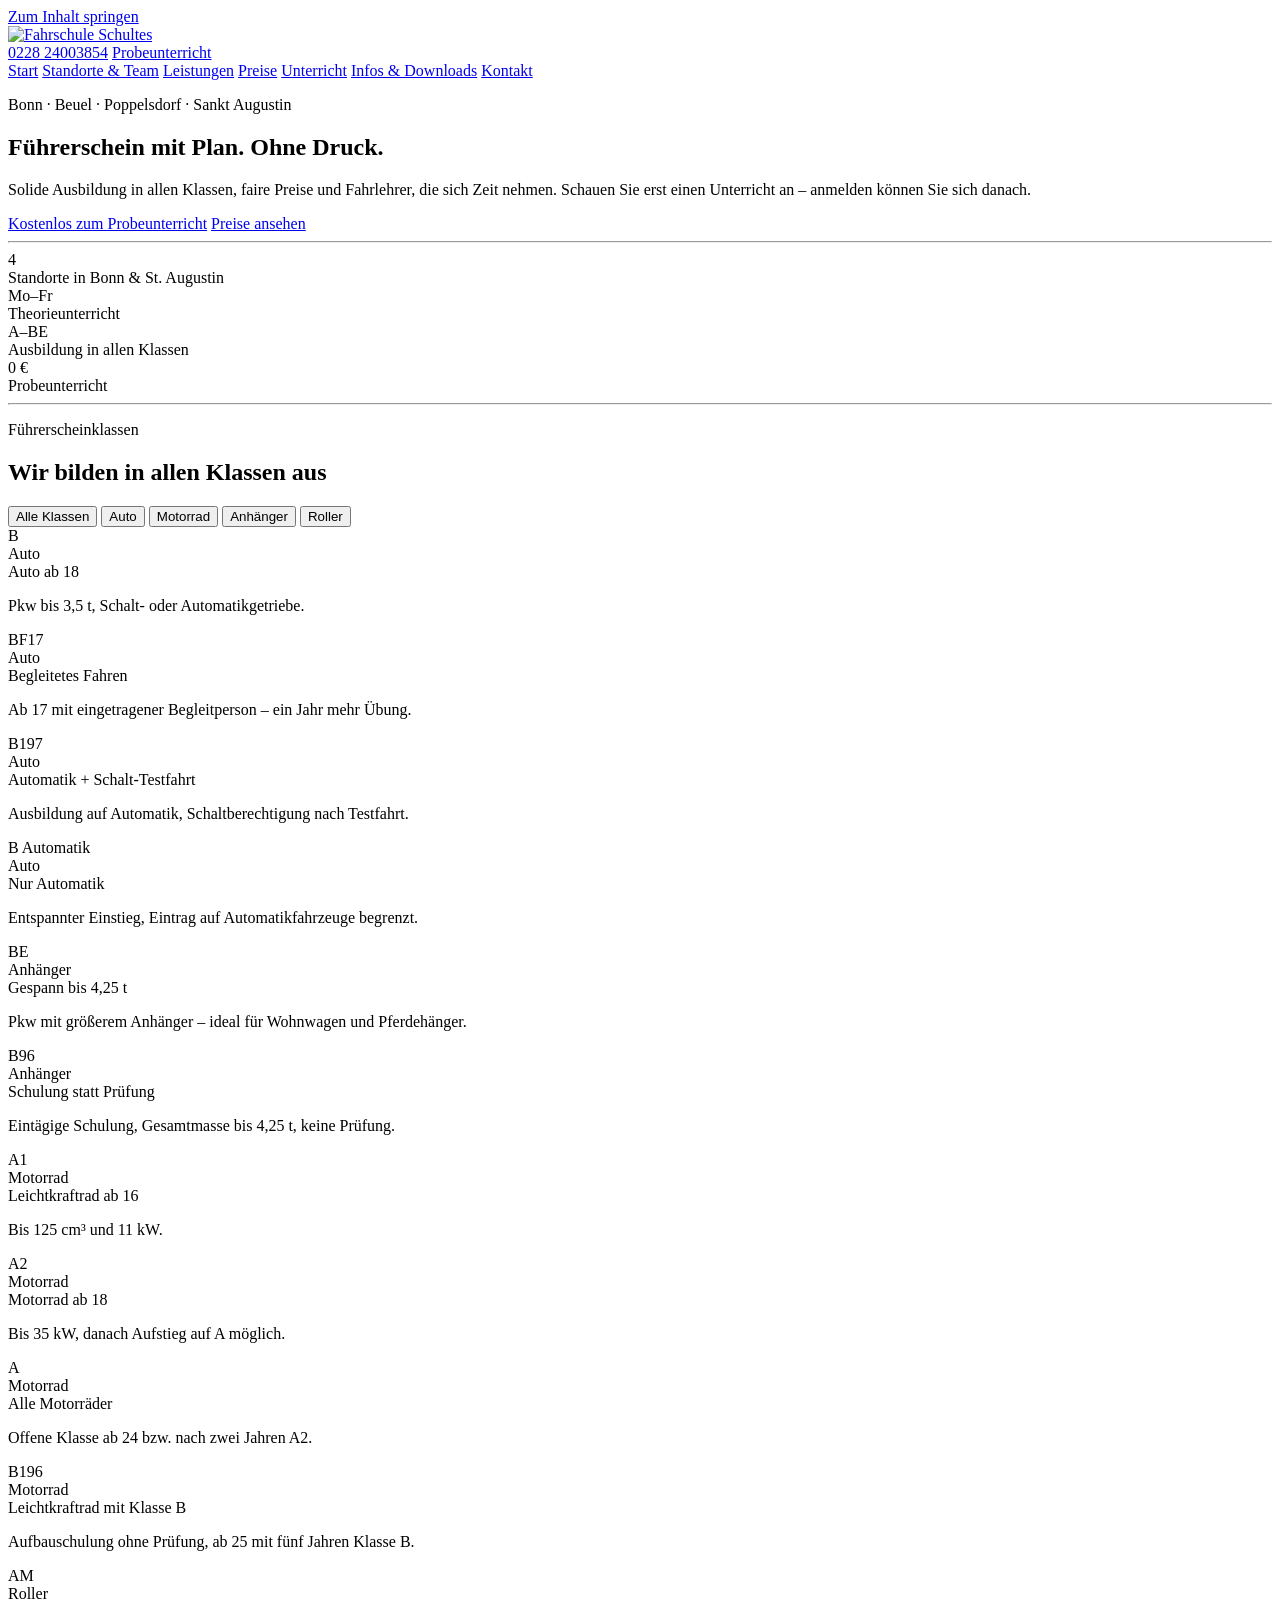
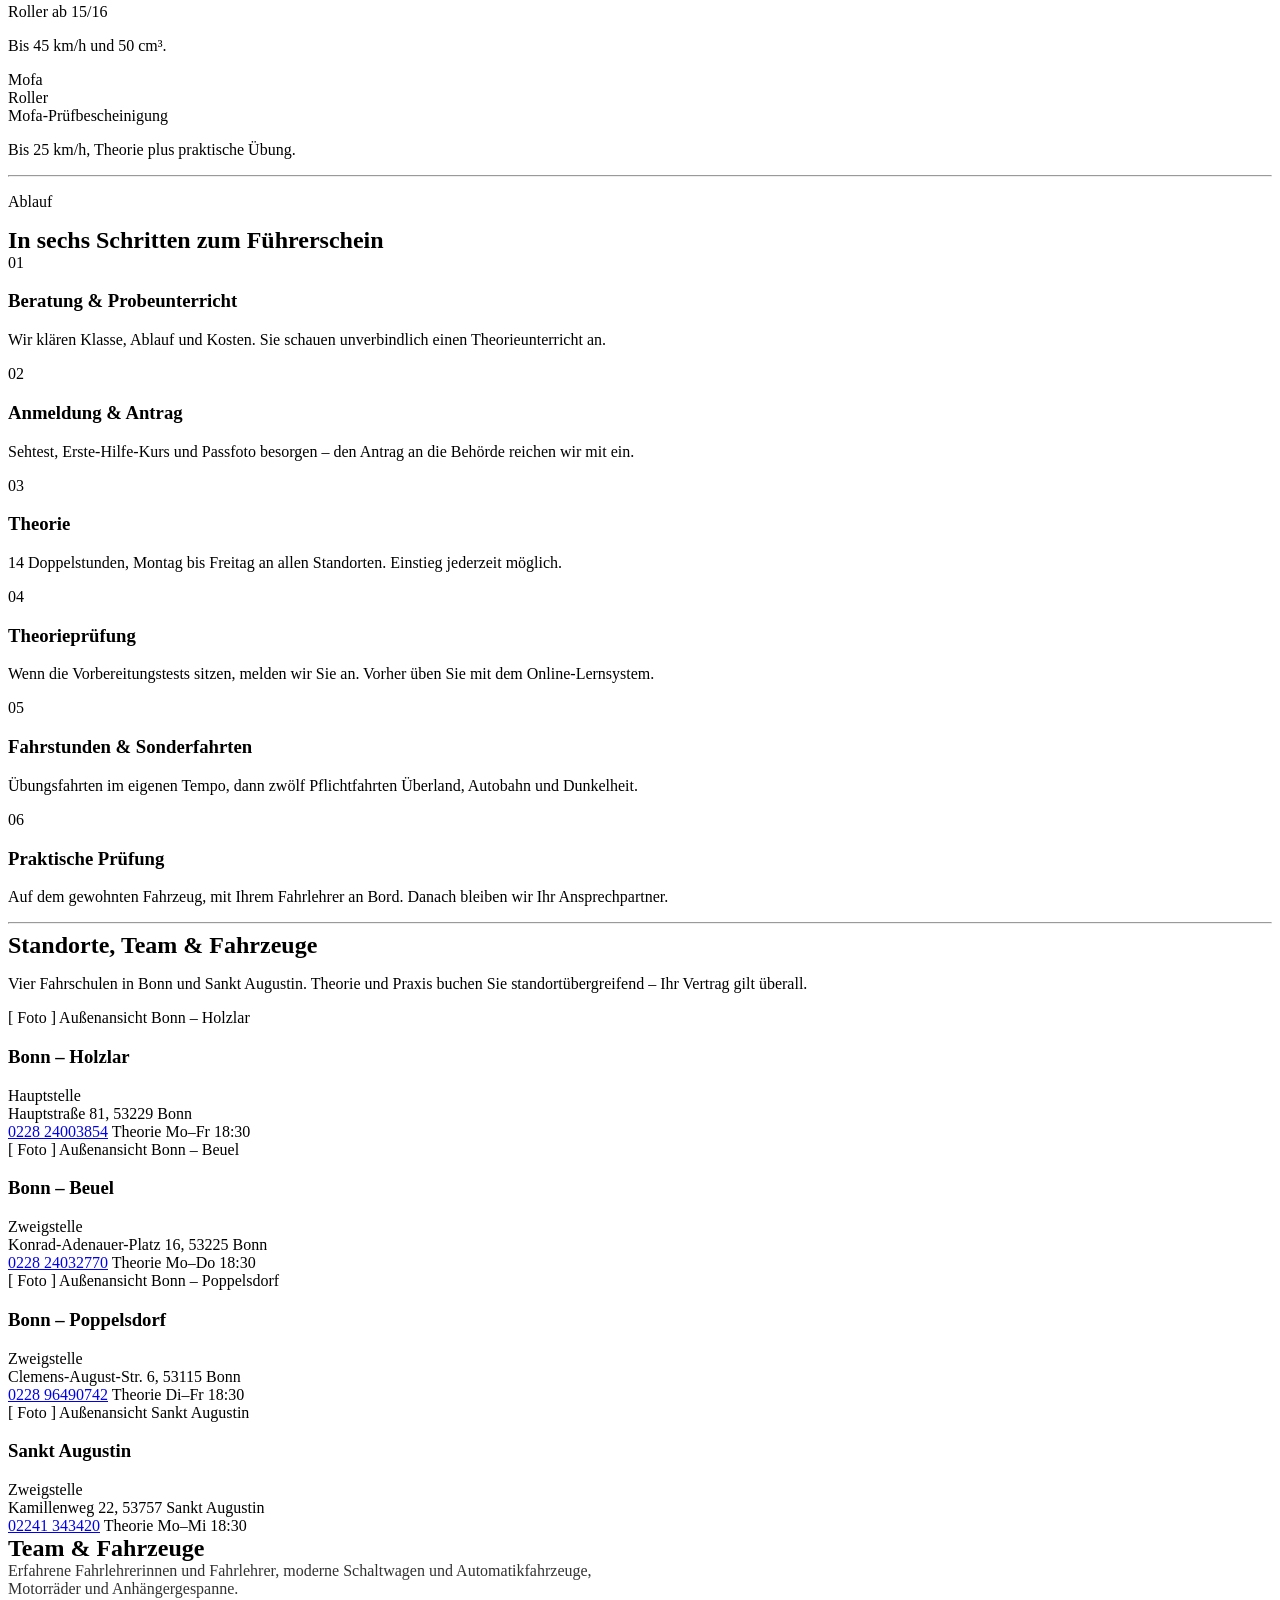
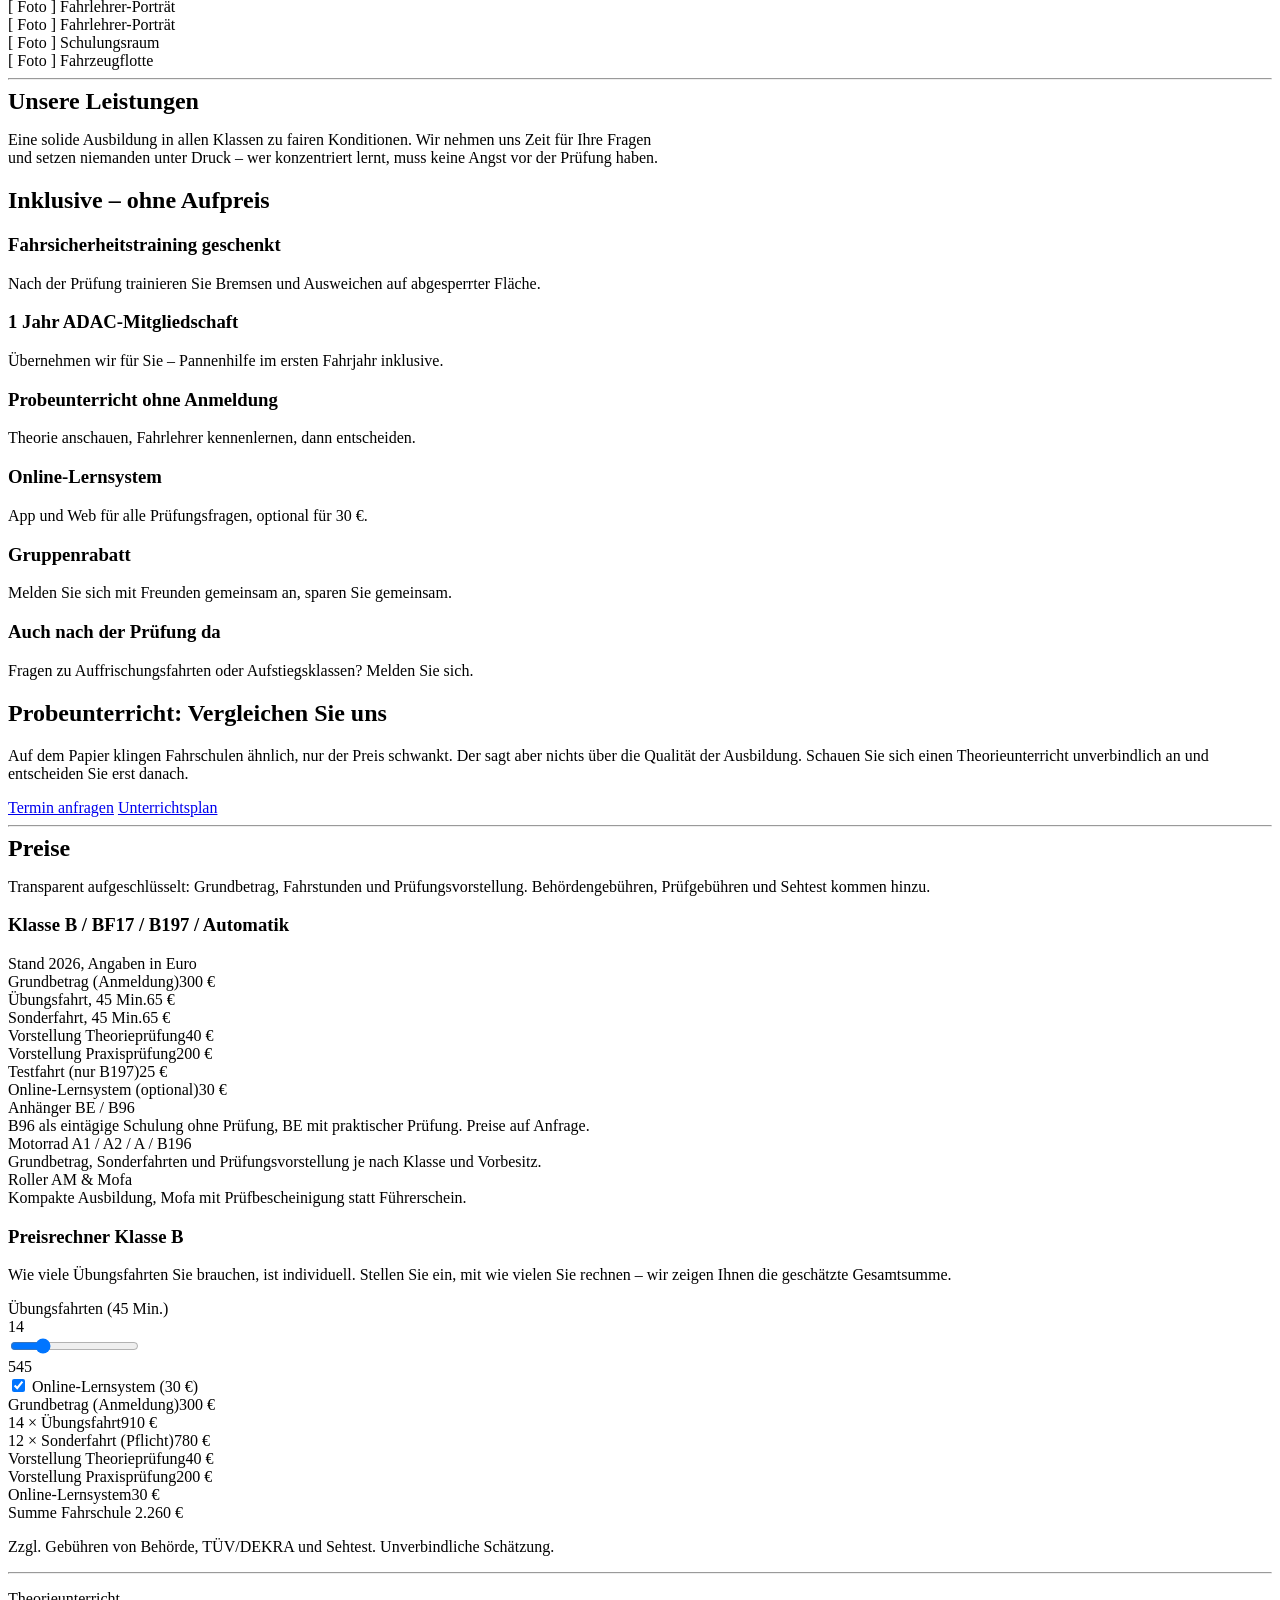
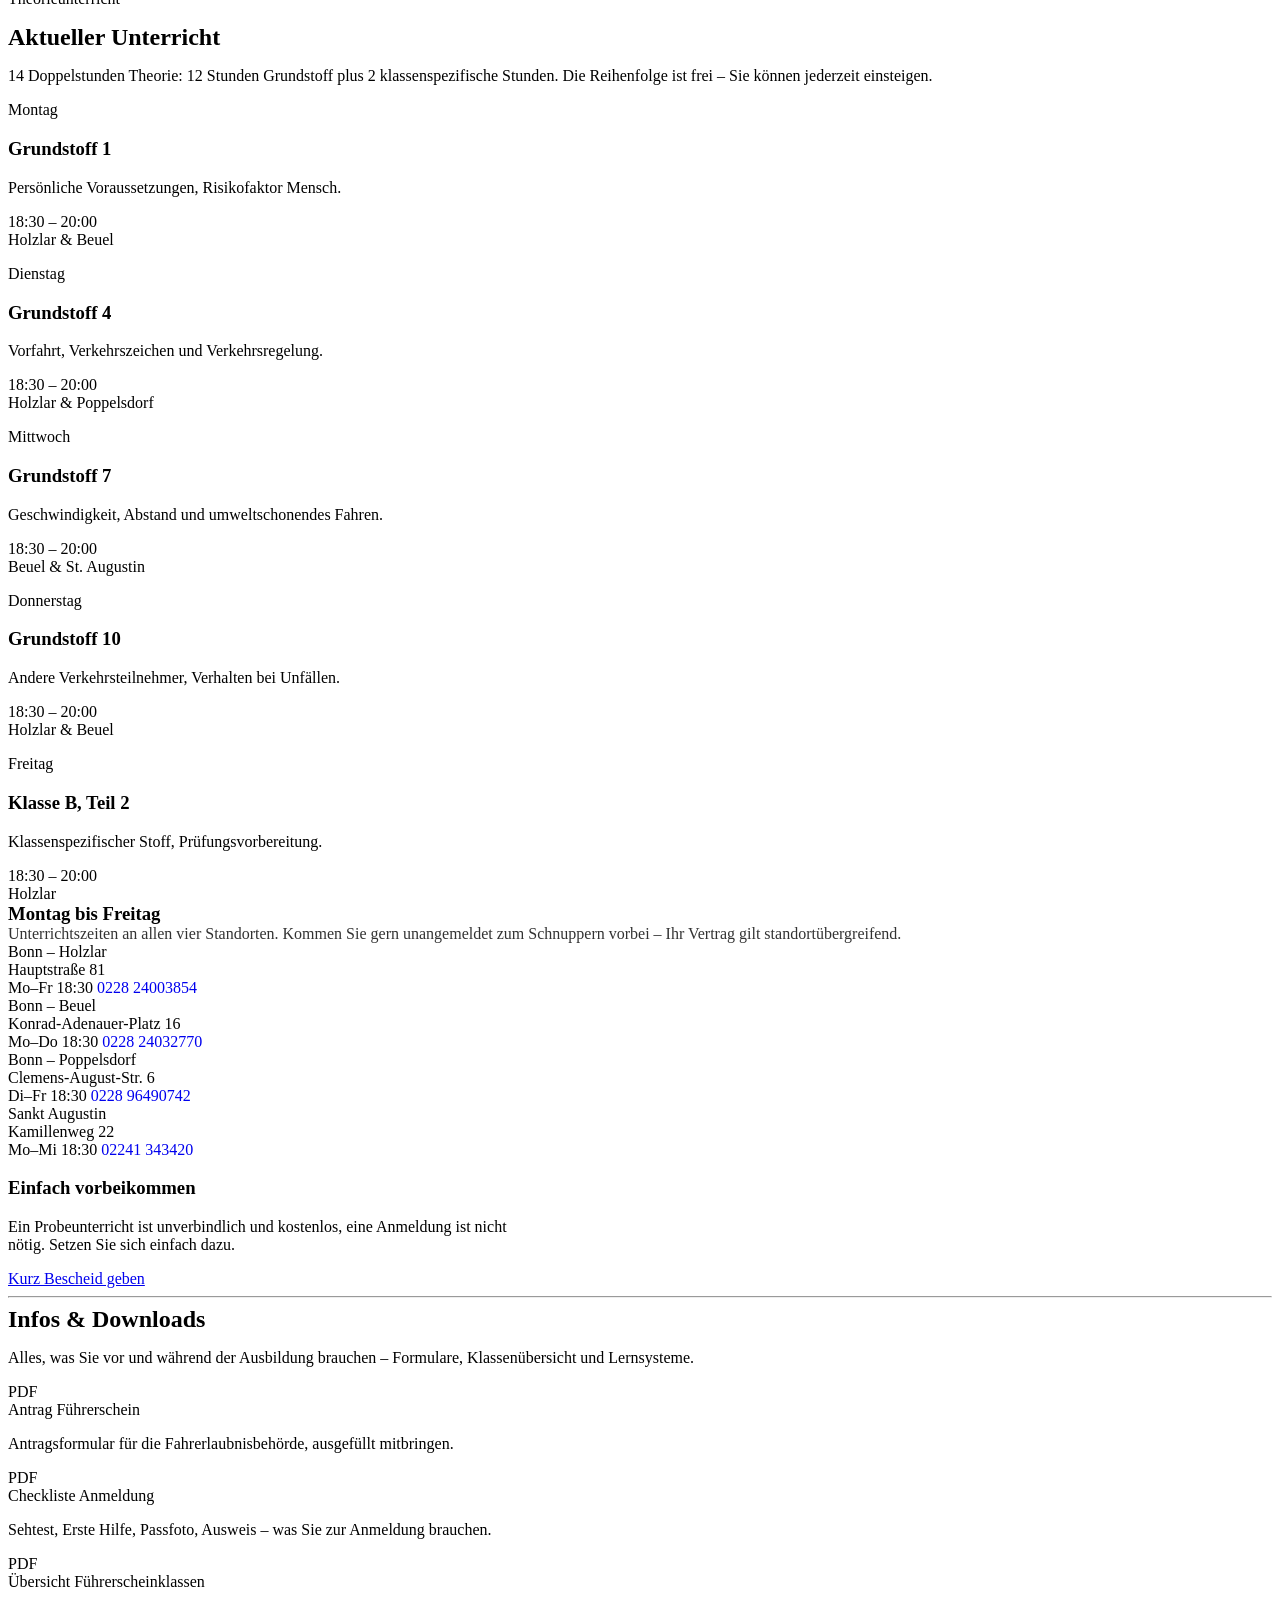
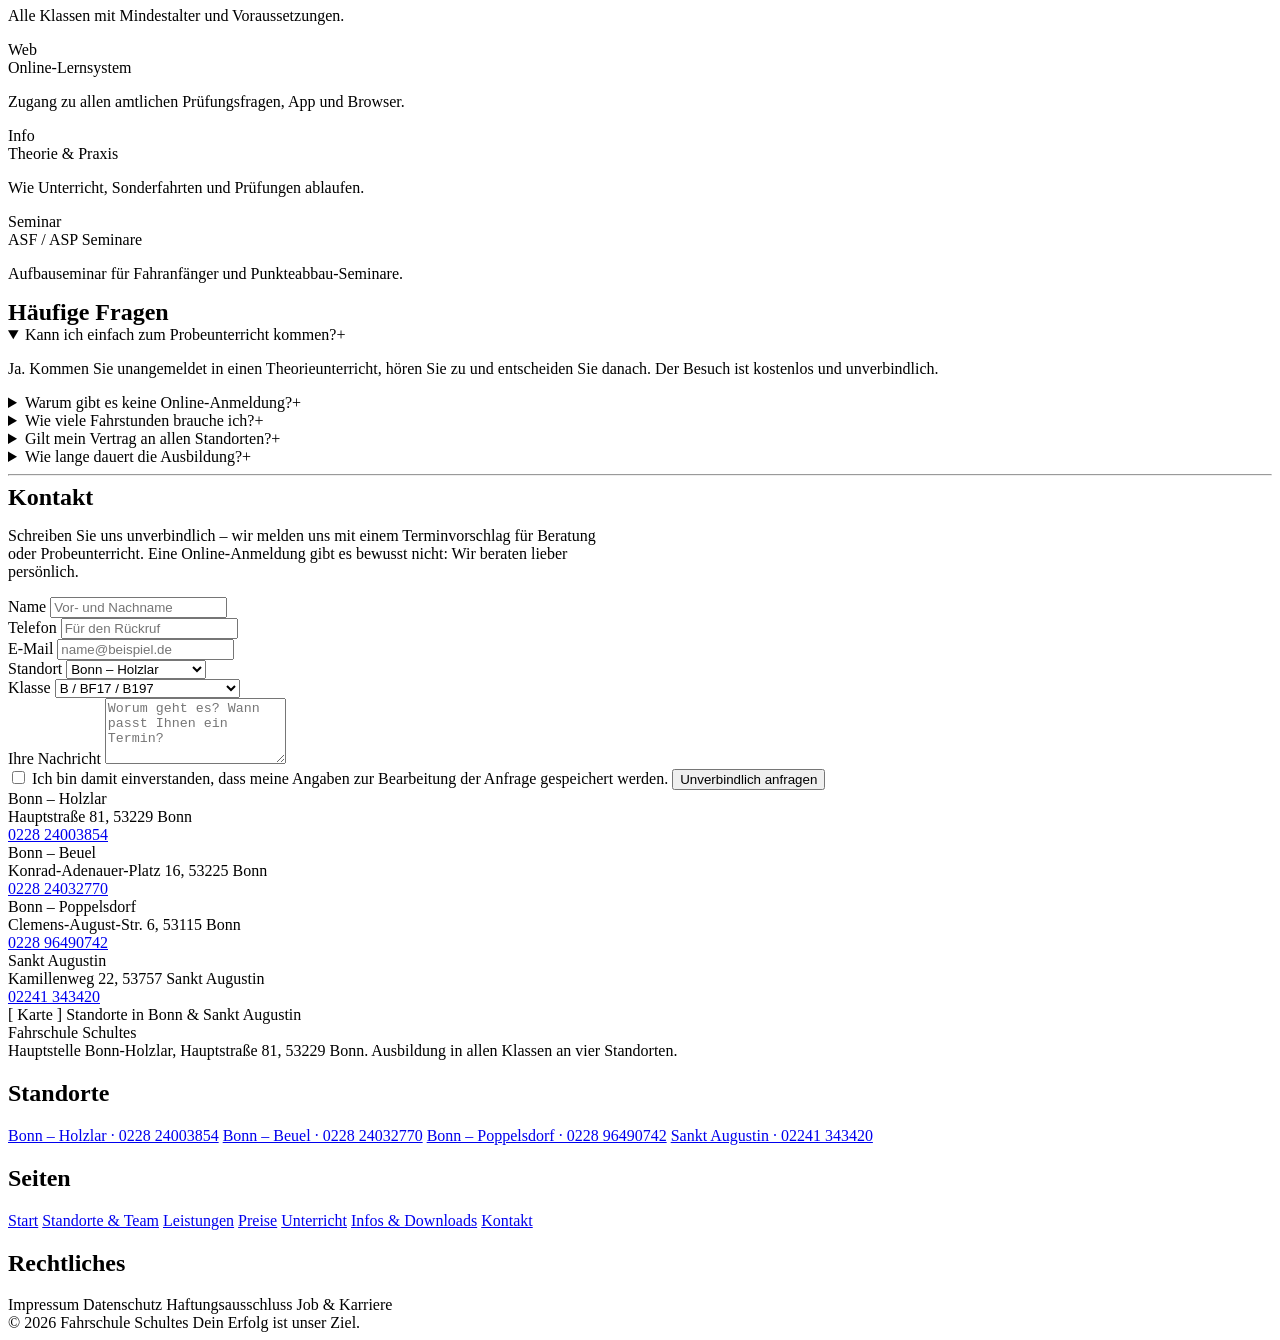
==== index.html @ 2be64baf "added index file" ====
<!DOCTYPE html>
<html lang="de">
<head>
<meta charset="utf-8">
<meta name="viewport" content="width=device-width, initial-scale=1">
<title>Fahrschule Schultes – Führerschein in Bonn &amp; Sankt Augustin</title>
<meta name="description" content="Fahrschule Schultes: Ausbildung in allen Führerscheinklassen an vier Standorten in Bonn und Sankt Augustin. Theorieunterricht Montag bis Freitag, kostenloser Probeunterricht ohne Anmeldung.">
<meta name="theme-color" content="#f3f2f2">
<meta property="og:title" content="Fahrschule Schultes – Führerschein mit Plan. Ohne Druck.">
<meta property="og:description" content="Solide Ausbildung in allen Klassen, faire Preise und Fahrlehrer, die sich Zeit nehmen. Vier Standorte in Bonn und Sankt Augustin.">
<meta property="og:type" content="website">
<meta property="og:locale" content="de_DE">
<link rel="preconnect" href="https://fonts.googleapis.com">
<link rel="preconnect" href="https://fonts.gstatic.com" crossorigin>
<link href="https://fonts.googleapis.com/css2?family=Archivo:wght@400;600;800&display=swap" rel="stylesheet">
<link rel="stylesheet" href="assets/css/styles.css">
<link rel="icon" href="assets/img/logo.png">
</head>
<body>

<a class="skip-link" href="#start">Zum Inhalt springen</a>

<!-- ══ Sticky brand bar — brand, phone, primary action. Never wraps. ══ -->
<header class="masthead">
  <a class="masthead-brand" href="#start" aria-label="Fahrschule Schultes – zur Startseite">
    <img src="assets/img/logo.png" alt="Fahrschule Schultes" width="880" height="216">
  </a>
  <div class="masthead-spacer"></div>
  <div class="masthead-actions">
    <a href="tel:+4922824003854" class="btn btn-secondary btn-sm masthead-phone">0228 24003854</a>
    <a href="#kontakt" class="btn btn-primary btn-sm">Probeunterricht</a>
  </div>
</header>

<!-- ══ Section nav ══ -->
<div class="subnav">
  <nav class="subnav-links" id="subnav" aria-label="Seitenbereiche">
    <a href="#start">Start</a>
    <a href="#standorte">Standorte &amp; Team</a>
    <a href="#leistungen">Leistungen</a>
    <a href="#preise">Preise</a>
    <a href="#unterricht">Unterricht</a>
    <a href="#infos">Infos &amp; Downloads</a>
    <a href="#kontakt">Kontakt</a>
  </nav>
</div>

<main>

  <!-- ══════════════════ START ══════════════════ -->
  <section class="section shell" id="start" aria-labelledby="start-title">
    <p class="tag tag-outline" style="margin-bottom:var(--space-4)">Bonn · Beuel · Poppelsdorf · Sankt Augustin</p>
    <h1 class="hero-title" id="start-title">Führerschein mit Plan. Ohne Druck.</h1>
    <p class="hero-lead">Solide Ausbildung in allen Klassen, faire Preise und Fahrlehrer, die sich Zeit nehmen. Schauen Sie erst einen Unterricht an – anmelden können Sie sich danach.</p>
    <div class="hero-actions">
      <a href="#kontakt" class="btn btn-primary btn-lg">Kostenlos zum Probeunterricht</a>
      <a href="#preise" class="btn btn-secondary btn-lg">Preise ansehen</a>
    </div>
    <hr class="hr">
    <div class="stats">
      <div>
        <div class="stats-value">4</div>
        <div class="stats-label">Standorte in Bonn &amp; St. Augustin</div>
      </div>
      <div>
        <div class="stats-value">Mo–Fr</div>
        <div class="stats-label">Theorieunterricht</div>
      </div>
      <div>
        <div class="stats-value">A–BE</div>
        <div class="stats-label">Ausbildung in allen Klassen</div>
      </div>
      <div>
        <div class="stats-value">0 €</div>
        <div class="stats-label">Probeunterricht</div>
      </div>
    </div>
  </section>

  <hr class="rule">

  <!-- ══════════════════ FÜHRERSCHEINKLASSEN ══════════════════ -->
  <section class="section shell" aria-labelledby="klassen-title">
    <div class="section-head">
      <div>
        <p class="eyebrow kicker">Führerscheinklassen</p>
        <h2 id="klassen-title">Wir bilden in allen Klassen aus</h2>
      </div>
      <div class="seg" role="group" aria-label="Klassen filtern" data-class-filter>
        <button type="button" data-cat="alle" aria-pressed="true">Alle Klassen</button>
        <button type="button" data-cat="Auto" aria-pressed="false">Auto</button>
        <button type="button" data-cat="Motorrad" aria-pressed="false">Motorrad</button>
        <button type="button" data-cat="Anhänger" aria-pressed="false">Anhänger</button>
        <button type="button" data-cat="Roller" aria-pressed="false">Roller</button>
      </div>
    </div>
    <div class="cells auto" data-class-grid>
      <div class="card class-card" data-cat="Auto">
        <div class="class-card-head">
          <div class="card-title class-code">B</div>
          <span class="tag tag-neutral">Auto</span>
        </div>
        <div class="class-title">Auto ab 18</div>
        <p class="card-body">Pkw bis 3,5 t, Schalt- oder Automatikgetriebe.</p>
      </div>
      <div class="card class-card" data-cat="Auto">
        <div class="class-card-head">
          <div class="card-title class-code">BF17</div>
          <span class="tag tag-neutral">Auto</span>
        </div>
        <div class="class-title">Begleitetes Fahren</div>
        <p class="card-body">Ab 17 mit eingetragener Begleitperson – ein Jahr mehr Übung.</p>
      </div>
      <div class="card class-card" data-cat="Auto">
        <div class="class-card-head">
          <div class="card-title class-code">B197</div>
          <span class="tag tag-neutral">Auto</span>
        </div>
        <div class="class-title">Automatik + Schalt-Testfahrt</div>
        <p class="card-body">Ausbildung auf Automatik, Schaltberechtigung nach Testfahrt.</p>
      </div>
      <div class="card class-card" data-cat="Auto">
        <div class="class-card-head">
          <div class="card-title class-code">B Automatik</div>
          <span class="tag tag-neutral">Auto</span>
        </div>
        <div class="class-title">Nur Automatik</div>
        <p class="card-body">Entspannter Einstieg, Eintrag auf Automatikfahrzeuge begrenzt.</p>
      </div>
      <div class="card class-card" data-cat="Anhänger">
        <div class="class-card-head">
          <div class="card-title class-code">BE</div>
          <span class="tag tag-neutral">Anhänger</span>
        </div>
        <div class="class-title">Gespann bis 4,25 t</div>
        <p class="card-body">Pkw mit größerem Anhänger – ideal für Wohnwagen und Pferdehänger.</p>
      </div>
      <div class="card class-card" data-cat="Anhänger">
        <div class="class-card-head">
          <div class="card-title class-code">B96</div>
          <span class="tag tag-neutral">Anhänger</span>
        </div>
        <div class="class-title">Schulung statt Prüfung</div>
        <p class="card-body">Eintägige Schulung, Gesamtmasse bis 4,25 t, keine Prüfung.</p>
      </div>
      <div class="card class-card" data-cat="Motorrad">
        <div class="class-card-head">
          <div class="card-title class-code">A1</div>
          <span class="tag tag-neutral">Motorrad</span>
        </div>
        <div class="class-title">Leichtkraftrad ab 16</div>
        <p class="card-body">Bis 125 cm³ und 11 kW.</p>
      </div>
      <div class="card class-card" data-cat="Motorrad">
        <div class="class-card-head">
          <div class="card-title class-code">A2</div>
          <span class="tag tag-neutral">Motorrad</span>
        </div>
        <div class="class-title">Motorrad ab 18</div>
        <p class="card-body">Bis 35 kW, danach Aufstieg auf A möglich.</p>
      </div>
      <div class="card class-card" data-cat="Motorrad">
        <div class="class-card-head">
          <div class="card-title class-code">A</div>
          <span class="tag tag-neutral">Motorrad</span>
        </div>
        <div class="class-title">Alle Motorräder</div>
        <p class="card-body">Offene Klasse ab 24 bzw. nach zwei Jahren A2.</p>
      </div>
      <div class="card class-card" data-cat="Motorrad">
        <div class="class-card-head">
          <div class="card-title class-code">B196</div>
          <span class="tag tag-neutral">Motorrad</span>
        </div>
        <div class="class-title">Leichtkraftrad mit Klasse B</div>
        <p class="card-body">Aufbauschulung ohne Prüfung, ab 25 mit fünf Jahren Klasse B.</p>
      </div>
      <div class="card class-card" data-cat="Roller">
        <div class="class-card-head">
          <div class="card-title class-code">AM</div>
          <span class="tag tag-neutral">Roller</span>
        </div>
        <div class="class-title">Roller ab 15/16</div>
        <p class="card-body">Bis 45 km/h und 50 cm³.</p>
      </div>
      <div class="card class-card" data-cat="Roller">
        <div class="class-card-head">
          <div class="card-title class-code">Mofa</div>
          <span class="tag tag-neutral">Roller</span>
        </div>
        <div class="class-title">Mofa-Prüfbescheinigung</div>
        <p class="card-body">Bis 25 km/h, Theorie plus praktische Übung.</p>
      </div>
    </div>
  </section>

  <hr class="rule">

  <!-- ══════════════════ ABLAUF ══════════════════ -->
  <section class="section shell" aria-labelledby="ablauf-title">
    <p class="eyebrow kicker">Ablauf</p>
    <h2 id="ablauf-title" style="margin:0 0 var(--space-6)">In sechs Schritten zum Führerschein</h2>
    <ol class="cells cols-3" style="list-style:none; padding:0; margin:0">
      <li class="step">
        <div class="step-no">01</div>
        <h3 class="cell-title">Beratung &amp; Probeunterricht</h3>
        <p>Wir klären Klasse, Ablauf und Kosten. Sie schauen unverbindlich einen Theorieunterricht an.</p>
      </li>
      <li class="step">
        <div class="step-no">02</div>
        <h3 class="cell-title">Anmeldung &amp; Antrag</h3>
        <p>Sehtest, Erste-Hilfe-Kurs und Passfoto besorgen – den Antrag an die Behörde reichen wir mit ein.</p>
      </li>
      <li class="step">
        <div class="step-no">03</div>
        <h3 class="cell-title">Theorie</h3>
        <p>14 Doppelstunden, Montag bis Freitag an allen Standorten. Einstieg jederzeit möglich.</p>
      </li>
      <li class="step">
        <div class="step-no">04</div>
        <h3 class="cell-title">Theorieprüfung</h3>
        <p>Wenn die Vorbereitungstests sitzen, melden wir Sie an. Vorher üben Sie mit dem Online-Lernsystem.</p>
      </li>
      <li class="step">
        <div class="step-no">05</div>
        <h3 class="cell-title">Fahrstunden &amp; Sonderfahrten</h3>
        <p>Übungsfahrten im eigenen Tempo, dann zwölf Pflichtfahrten Überland, Autobahn und Dunkelheit.</p>
      </li>
      <li class="step">
        <div class="step-no">06</div>
        <h3 class="cell-title">Praktische Prüfung</h3>
        <p>Auf dem gewohnten Fahrzeug, mit Ihrem Fahrlehrer an Bord. Danach bleiben wir Ihr Ansprechpartner.</p>
      </li>
    </ol>
  </section>

  <hr class="rule">

  <!-- ══════════════════ STANDORTE & TEAM ══════════════════ -->
  <section class="section shell" id="standorte" aria-labelledby="standorte-title">
    <h2 class="section-title" id="standorte-title" style="margin:0 0 var(--space-3)">Standorte, Team &amp; Fahrzeuge</h2>
    <p class="section-lead">Vier Fahrschulen in Bonn und Sankt Augustin. Theorie und Praxis buchen Sie standortübergreifend – Ihr Vertrag gilt überall.</p>

    <div class="cells cols-2" style="margin-bottom:var(--space-8)">
      <div>
        <div class="photo-slot h-180 grayscale"><span>[ Foto ] Außenansicht Bonn – Holzlar</span></div>
        <div class="location-body">
          <div class="location-head">
            <h3>Bonn – Holzlar</h3>
            <span class="tag tag-outline">Hauptstelle</span>
          </div>
          <div class="location-address">Hauptstraße 81, 53229 Bonn</div>
          <div class="location-actions">
            <a href="tel:+4922824003854" class="btn btn-primary">0228 24003854</a>
            <span class="btn btn-secondary">Theorie Mo–Fr 18:30</span>
          </div>
        </div>
      </div>
      <div>
        <div class="photo-slot h-180 grayscale"><span>[ Foto ] Außenansicht Bonn – Beuel</span></div>
        <div class="location-body">
          <div class="location-head">
            <h3>Bonn – Beuel</h3>
            <span class="tag tag-outline">Zweigstelle</span>
          </div>
          <div class="location-address">Konrad-Adenauer-Platz 16, 53225 Bonn</div>
          <div class="location-actions">
            <a href="tel:+4922824032770" class="btn btn-primary">0228 24032770</a>
            <span class="btn btn-secondary">Theorie Mo–Do 18:30</span>
          </div>
        </div>
      </div>
      <div>
        <div class="photo-slot h-180 grayscale"><span>[ Foto ] Außenansicht Bonn – Poppelsdorf</span></div>
        <div class="location-body">
          <div class="location-head">
            <h3>Bonn – Poppelsdorf</h3>
            <span class="tag tag-outline">Zweigstelle</span>
          </div>
          <div class="location-address">Clemens-August-Str. 6, 53115 Bonn</div>
          <div class="location-actions">
            <a href="tel:+4922896490742" class="btn btn-primary">0228 96490742</a>
            <span class="btn btn-secondary">Theorie Di–Fr 18:30</span>
          </div>
        </div>
      </div>
      <div>
        <div class="photo-slot h-180 grayscale"><span>[ Foto ] Außenansicht Sankt Augustin</span></div>
        <div class="location-body">
          <div class="location-head">
            <h3>Sankt Augustin</h3>
            <span class="tag tag-outline">Zweigstelle</span>
          </div>
          <div class="location-address">Kamillenweg 22, 53757 Sankt Augustin</div>
          <div class="location-actions">
            <a href="tel:+492241343420" class="btn btn-primary">02241 343420</a>
            <span class="btn btn-secondary">Theorie Mo–Mi 18:30</span>
          </div>
        </div>
      </div>
    </div>

    <h2 style="margin:0 0 var(--space-3)">Team &amp; Fahrzeuge</h2>
    <p style="font-size:16px; opacity:0.8; max-width:620px; margin:0 0 var(--space-6)">Erfahrene Fahrlehrerinnen und Fahrlehrer, moderne Schaltwagen und Automatikfahrzeuge, Motorräder und Anhängergespanne.</p>
    <div class="team-grid">
      <div class="photo-slot portrait grayscale"><span>[ Foto ] Fahrlehrer-Porträt</span></div>
      <div class="photo-slot portrait grayscale"><span>[ Foto ] Fahrlehrer-Porträt</span></div>
      <div class="photo-slot portrait grayscale"><span>[ Foto ] Schulungsraum</span></div>
      <div class="photo-slot portrait grayscale"><span>[ Foto ] Fahrzeugflotte</span></div>
    </div>
  </section>

  <hr class="rule">

  <!-- ══════════════════ LEISTUNGEN ══════════════════ -->
  <section class="section" id="leistungen" aria-labelledby="leistungen-title">
    <div class="shell">
      <h2 class="section-title" id="leistungen-title" style="margin:0 0 var(--space-3)">Unsere Leistungen</h2>
      <p class="section-lead" style="max-width:660px; margin-bottom:0">Eine solide Ausbildung in allen Klassen zu fairen Konditionen. Wir nehmen uns Zeit für Ihre Fragen und setzen niemanden unter Druck – wer konzentriert lernt, muss keine Angst vor der Prüfung haben.</p>
    </div>

    <!-- The poster statement: the one place red runs as a field. -->
    <div class="poster">
      <div class="shell">
        <h2>Inklusive – ohne Aufpreis</h2>
        <div class="poster-grid">
          <div class="poster-item">
            <h3 class="cell-title">Fahrsicherheitstraining geschenkt</h3>
            <p>Nach der Prüfung trainieren Sie Bremsen und Ausweichen auf abgesperrter Fläche.</p>
          </div>
          <div class="poster-item">
            <h3 class="cell-title">1 Jahr ADAC-Mitgliedschaft</h3>
            <p>Übernehmen wir für Sie – Pannenhilfe im ersten Fahrjahr inklusive.</p>
          </div>
          <div class="poster-item">
            <h3 class="cell-title">Probeunterricht ohne Anmeldung</h3>
            <p>Theorie anschauen, Fahrlehrer kennenlernen, dann entscheiden.</p>
          </div>
          <div class="poster-item">
            <h3 class="cell-title">Online-Lernsystem</h3>
            <p>App und Web für alle Prüfungsfragen, optional für 30 €.</p>
          </div>
          <div class="poster-item">
            <h3 class="cell-title">Gruppenrabatt</h3>
            <p>Melden Sie sich mit Freunden gemeinsam an, sparen Sie gemeinsam.</p>
          </div>
          <div class="poster-item">
            <h3 class="cell-title">Auch nach der Prüfung da</h3>
            <p>Fragen zu Auffrischungsfahrten oder Aufstiegsklassen? Melden Sie sich.</p>
          </div>
        </div>
      </div>
    </div>

    <div class="shell">
      <div class="callout panel-dark on-dark">
        <div>
          <h2>Probeunterricht: Vergleichen Sie uns</h2>
          <p>Auf dem Papier klingen Fahrschulen ähnlich, nur der Preis schwankt. Der sagt aber nichts über die Qualität der Ausbildung. Schauen Sie sich einen Theorieunterricht unverbindlich an und entscheiden Sie erst danach.</p>
        </div>
        <div class="callout-actions">
          <a href="#kontakt" class="btn btn-primary">Termin anfragen</a>
          <a href="#unterricht" class="btn btn-secondary">Unterrichtsplan</a>
        </div>
      </div>
    </div>
  </section>

  <hr class="rule">

  <!-- ══════════════════ PREISE ══════════════════ -->
  <section class="section shell" id="preise" aria-labelledby="preise-title">
    <h2 class="section-title" id="preise-title" style="margin:0 0 var(--space-3)">Preise</h2>
    <p class="section-lead">Transparent aufgeschlüsselt: Grundbetrag, Fahrstunden und Prüfungsvorstellung. Behördengebühren, Prüfgebühren und Sehtest kommen hinzu.</p>

    <div class="cells price-grid">
      <div class="price-panel">
        <h3>Klasse B / BF17 / B197 / Automatik</h3>
        <div class="price-note">Stand 2026, Angaben in Euro</div>

        <div class="price-row"><span>Grundbetrag (Anmeldung)</span><span>300 €</span></div>
        <div class="price-row"><span>Übungsfahrt, 45 Min.</span><span>65 €</span></div>
        <div class="price-row"><span>Sonderfahrt, 45 Min.</span><span>65 €</span></div>
        <div class="price-row"><span>Vorstellung Theorieprüfung</span><span>40 €</span></div>
        <div class="price-row"><span>Vorstellung Praxisprüfung</span><span>200 €</span></div>
        <div class="price-row"><span>Testfahrt (nur B197)</span><span>25 €</span></div>
        <div class="price-row"><span>Online-Lernsystem (optional)</span><span>30 €</span></div>

        <div class="cells price-groups">
          <div class="price-group">
            <div class="price-group-title">Anhänger BE / B96</div>
            <div class="price-group-desc">B96 als eintägige Schulung ohne Prüfung, BE mit praktischer Prüfung. Preise auf Anfrage.</div>
          </div>
          <div class="price-group">
            <div class="price-group-title">Motorrad A1 / A2 / A / B196</div>
            <div class="price-group-desc">Grundbetrag, Sonderfahrten und Prüfungsvorstellung je nach Klasse und Vorbesitz.</div>
          </div>
          <div class="price-group">
            <div class="price-group-title">Roller AM &amp; Mofa</div>
            <div class="price-group-desc">Kompakte Ausbildung, Mofa mit Prüfbescheinigung statt Führerschein.</div>
          </div>
        </div>
      </div>

      <!-- Price calculator — renders its default state without JavaScript. -->
      <div class="calc panel-dark" data-calc>
        <h3>Preisrechner Klasse B</h3>
        <p class="calc-intro">Wie viele Übungsfahrten Sie brauchen, ist individuell. Stellen Sie ein, mit wie vielen Sie rechnen – wir zeigen Ihnen die geschätzte Gesamtsumme.</p>

        <div class="calc-readout">
          <label for="calc-lessons">Übungsfahrten (45 Min.)</label>
          <div class="calc-count" data-calc-count>14</div>
        </div>
        <input id="calc-lessons" type="range" min="5" max="45" step="1" value="14"
               data-calc-range aria-describedby="calc-scale">
        <div class="calc-scale" id="calc-scale"><span>5</span><span>45</span></div>

        <label class="check">
          <input type="checkbox" checked data-calc-learn>
          Online-Lernsystem (30 €)
        </label>

        <div class="calc-rows">
          <div class="calc-row"><span>Grundbetrag (Anmeldung)</span><span>300 €</span></div>
          <div class="calc-row"><span data-calc-lessons-label>14 × Übungsfahrt</span><span data-calc-lessons-value>910 €</span></div>
          <div class="calc-row"><span>12 × Sonderfahrt (Pflicht)</span><span>780 €</span></div>
          <div class="calc-row"><span>Vorstellung Theorieprüfung</span><span>40 €</span></div>
          <div class="calc-row"><span>Vorstellung Praxisprüfung</span><span>200 €</span></div>
          <div class="calc-row"><span>Online-Lernsystem</span><span data-calc-learn-value>30 €</span></div>
        </div>

        <div class="calc-total">
          <span class="calc-total-label">Summe Fahrschule</span>
          <span class="calc-total-value" data-calc-total aria-live="polite">2.260 €</span>
        </div>
        <p class="calc-fineprint">Zzgl. Gebühren von Behörde, TÜV/DEKRA und Sehtest. Unverbindliche Schätzung.</p>
      </div>
    </div>
  </section>

  <hr class="rule">

  <!-- ══════════════════ UNTERRICHT ══════════════════ -->
  <section class="section shell" id="unterricht" aria-labelledby="unterricht-title">
    <p class="eyebrow kicker">Theorieunterricht</p>
    <h2 class="section-title" id="unterricht-title" style="margin:0 0 var(--space-3)">Aktueller Unterricht</h2>
    <p class="section-lead">14 Doppelstunden Theorie: 12 Stunden Grundstoff plus 2 klassenspezifische Stunden. Die Reihenfolge ist frei – Sie können jederzeit einsteigen.</p>

    <div class="cells cols-5" style="margin-bottom:var(--space-8)">
      <div class="week-day">
        <p class="eyebrow">Montag</p>
        <h3 class="cell-title">Grundstoff 1</h3>
        <p>Persönliche Voraussetzungen, Risikofaktor Mensch.</p>
        <div class="week-time">18:30 – 20:00</div>
        <div class="week-place">Holzlar &amp; Beuel</div>
      </div>
      <div class="week-day">
        <p class="eyebrow">Dienstag</p>
        <h3 class="cell-title">Grundstoff 4</h3>
        <p>Vorfahrt, Verkehrszeichen und Verkehrsregelung.</p>
        <div class="week-time">18:30 – 20:00</div>
        <div class="week-place">Holzlar &amp; Poppelsdorf</div>
      </div>
      <div class="week-day">
        <p class="eyebrow">Mittwoch</p>
        <h3 class="cell-title">Grundstoff 7</h3>
        <p>Geschwindigkeit, Abstand und umweltschonendes Fahren.</p>
        <div class="week-time">18:30 – 20:00</div>
        <div class="week-place">Beuel &amp; St. Augustin</div>
      </div>
      <div class="week-day">
        <p class="eyebrow">Donnerstag</p>
        <h3 class="cell-title">Grundstoff 10</h3>
        <p>Andere Verkehrsteilnehmer, Verhalten bei Unfällen.</p>
        <div class="week-time">18:30 – 20:00</div>
        <div class="week-place">Holzlar &amp; Beuel</div>
      </div>
      <div class="week-day">
        <p class="eyebrow">Freitag</p>
        <h3 class="cell-title">Klasse B, Teil 2</h3>
        <p>Klassenspezifischer Stoff, Prüfungsvorbereitung.</p>
        <div class="week-time">18:30 – 20:00</div>
        <div class="week-place">Holzlar</div>
      </div>
    </div>

    <div class="split split-9-11" style="margin-bottom:var(--space-8)">
      <div>
        <h3 style="margin:0 0 var(--space-3)">Montag bis Freitag</h3>
        <p style="font-size:16px; opacity:0.8; margin:0">Unterrichtszeiten an allen vier Standorten. Kommen Sie gern unangemeldet zum Schnuppern vorbei – Ihr Vertrag gilt standortübergreifend.</p>
      </div>
      <div class="cells cols-2">
        <div class="card location-mini">
          <div class="card-title">Bonn – Holzlar</div>
          <div class="location-mini-street">Hauptstraße 81</div>
          <div class="location-mini-foot">
            <span>Mo–Fr 18:30</span>
            <a class="location-mini-phone" href="tel:+4922824003854" style="text-decoration:none">0228 24003854</a>
          </div>
        </div>
        <div class="card location-mini">
          <div class="card-title">Bonn – Beuel</div>
          <div class="location-mini-street">Konrad-Adenauer-Platz 16</div>
          <div class="location-mini-foot">
            <span>Mo–Do 18:30</span>
            <a class="location-mini-phone" href="tel:+4922824032770" style="text-decoration:none">0228 24032770</a>
          </div>
        </div>
        <div class="card location-mini">
          <div class="card-title">Bonn – Poppelsdorf</div>
          <div class="location-mini-street">Clemens-August-Str. 6</div>
          <div class="location-mini-foot">
            <span>Di–Fr 18:30</span>
            <a class="location-mini-phone" href="tel:+4922896490742" style="text-decoration:none">0228 96490742</a>
          </div>
        </div>
        <div class="card location-mini">
          <div class="card-title">Sankt Augustin</div>
          <div class="location-mini-street">Kamillenweg 22</div>
          <div class="location-mini-foot">
            <span>Mo–Mi 18:30</span>
            <a class="location-mini-phone" href="tel:+492241343420" style="text-decoration:none">02241 343420</a>
          </div>
        </div>
      </div>
    </div>

    <div class="card elev-sm notice">
      <div style="max-width:520px">
        <h3>Einfach vorbeikommen</h3>
        <p>Ein Probeunterricht ist unverbindlich und kostenlos, eine Anmeldung ist nicht nötig. Setzen Sie sich einfach dazu.</p>
      </div>
      <a href="#kontakt" class="btn btn-primary">Kurz Bescheid geben</a>
    </div>
  </section>

  <hr class="rule">

  <!-- ══════════════════ INFOS & DOWNLOADS ══════════════════ -->
  <section class="section shell" id="infos" aria-labelledby="infos-title">
    <h2 class="section-title" id="infos-title" style="margin:0 0 var(--space-3)">Infos &amp; Downloads</h2>
    <p class="section-lead">Alles, was Sie vor und während der Ausbildung brauchen – Formulare, Klassenübersicht und Lernsysteme.</p>

    <div class="cells cols-3" style="margin-bottom:var(--space-8)">
      <div class="card">
        <span class="tag tag-accent">PDF</span>
        <div class="card-title">Antrag Führerschein</div>
        <p class="card-body">Antragsformular für die Fahrerlaubnisbehörde, ausgefüllt mitbringen.</p>
      </div>
      <div class="card">
        <span class="tag tag-accent">PDF</span>
        <div class="card-title">Checkliste Anmeldung</div>
        <p class="card-body">Sehtest, Erste Hilfe, Passfoto, Ausweis – was Sie zur Anmeldung brauchen.</p>
      </div>
      <div class="card">
        <span class="tag tag-accent">PDF</span>
        <div class="card-title">Übersicht Führerscheinklassen</div>
        <p class="card-body">Alle Klassen mit Mindestalter und Voraussetzungen.</p>
      </div>
      <div class="card">
        <span class="tag tag-accent">Web</span>
        <div class="card-title">Online-Lernsystem</div>
        <p class="card-body">Zugang zu allen amtlichen Prüfungsfragen, App und Browser.</p>
      </div>
      <div class="card">
        <span class="tag tag-accent">Info</span>
        <div class="card-title">Theorie &amp; Praxis</div>
        <p class="card-body">Wie Unterricht, Sonderfahrten und Prüfungen ablaufen.</p>
      </div>
      <div class="card">
        <span class="tag tag-accent">Seminar</span>
        <div class="card-title">ASF / ASP Seminare</div>
        <p class="card-body">Aufbauseminar für Fahranfänger und Punkteabbau-Seminare.</p>
      </div>
    </div>

    <h2 style="margin:0 0 var(--space-6)">Häufige Fragen</h2>
    <div class="faq" data-faq>
      <details class="faq-item" open>
        <summary>Kann ich einfach zum Probeunterricht kommen?<span class="faq-icon" aria-hidden="true">+</span></summary>
        <p class="faq-answer">Ja. Kommen Sie unangemeldet in einen Theorieunterricht, hören Sie zu und entscheiden Sie danach. Der Besuch ist kostenlos und unverbindlich.</p>
      </details>
      <details class="faq-item">
        <summary>Warum gibt es keine Online-Anmeldung?<span class="faq-icon" aria-hidden="true">+</span></summary>
        <p class="faq-answer">Weil zur Anmeldung Fragen gehören: Klasse, Vorerfahrung, Zeitplan, Kosten. Das klären wir in zehn Minuten persönlich – zuverlässiger als jedes Formular.</p>
      </details>
      <details class="faq-item">
        <summary>Wie viele Fahrstunden brauche ich?<span class="faq-icon" aria-hidden="true">+</span></summary>
        <p class="faq-answer">Das ist individuell. Zu den Übungsfahrten kommen zwölf gesetzlich vorgeschriebene Sonderfahrten: fünf Überland, vier Autobahn und drei bei Dämmerung oder Dunkelheit.</p>
      </details>
      <details class="faq-item">
        <summary>Gilt mein Vertrag an allen Standorten?<span class="faq-icon" aria-hidden="true">+</span></summary>
        <p class="faq-answer">Ja. Theorie und Fahrstunden können Sie an allen vier Standorten wahrnehmen – praktisch, wenn Sie zwischen Schule, Ausbildung und Wohnort pendeln.</p>
      </details>
      <details class="faq-item">
        <summary>Wie lange dauert die Ausbildung?<span class="faq-icon" aria-hidden="true">+</span></summary>
        <p class="faq-answer">Bei regelmäßigem Unterricht und zwei Fahrstunden pro Woche sind drei bis vier Monate realistisch. Ferienintensivkurse verkürzen die Theoriephase.</p>
      </details>
    </div>
  </section>

  <hr class="rule">

  <!-- ══════════════════ KONTAKT ══════════════════ -->
  <section class="section shell" id="kontakt" aria-labelledby="kontakt-title">
    <h2 class="section-title" id="kontakt-title" style="margin:0 0 var(--space-3)">Kontakt</h2>
    <p class="section-lead" style="max-width:600px">Schreiben Sie uns unverbindlich – wir melden uns mit einem Terminvorschlag für Beratung oder Probeunterricht. Eine Online-Anmeldung gibt es bewusst nicht: Wir beraten lieber persönlich.</p>

    <div class="split split-contact">
      <div class="card elev-sm contact-card">
        <form class="contact-form" data-contact-form>
          <div class="form-pair">
            <div class="field">
              <label for="cf-name">Name</label>
              <input class="input" id="cf-name" name="name" type="text" placeholder="Vor- und Nachname" required>
            </div>
            <div class="field">
              <label for="cf-phone">Telefon</label>
              <input class="input" id="cf-phone" name="telefon" type="tel" placeholder="Für den Rückruf">
            </div>
          </div>
          <div class="field">
            <label for="cf-mail">E-Mail</label>
            <input class="input" id="cf-mail" name="email" type="email" placeholder="name@beispiel.de" required>
          </div>
          <div class="form-pair">
            <div class="field">
              <label for="cf-location">Standort</label>
              <select class="input" id="cf-location" name="standort">
                <option>Bonn – Holzlar</option>
                <option>Bonn – Beuel</option>
                <option>Bonn – Poppelsdorf</option>
                <option>Sankt Augustin</option>
              </select>
            </div>
            <div class="field">
              <label for="cf-class">Klasse</label>
              <select class="input" id="cf-class" name="klasse">
                <option>B / BF17 / B197</option>
                <option>Motorrad A1 / A2 / A / B196</option>
                <option>Anhänger BE / B96</option>
                <option>Roller AM / Mofa</option>
                <option>Noch unklar – bitte beraten</option>
              </select>
            </div>
          </div>
          <div class="field">
            <label for="cf-message">Ihre Nachricht</label>
            <textarea class="input" id="cf-message" name="nachricht" rows="4" placeholder="Worum geht es? Wann passt Ihnen ein Termin?"></textarea>
          </div>
          <label class="check consent">
            <input type="checkbox" name="einverstanden" required>
            Ich bin damit einverstanden, dass meine Angaben zur Bearbeitung der Anfrage gespeichert werden.
          </label>
          <p class="form-error" data-form-error hidden></p>
          <button type="submit" class="btn btn-primary btn-block">Unverbindlich anfragen</button>
        </form>

        <div class="form-thanks" data-form-thanks hidden>
          <h2>Danke!</h2>
          <p>Ihre Anfrage ist bei uns eingegangen. Wir melden uns in der Regel innerhalb eines Werktags.</p>
        </div>
      </div>

      <div class="contact-aside">
        <div class="cells">
          <div class="card contact-location">
            <div>
              <div class="card-title">Bonn – Holzlar</div>
              <div class="contact-location-address">Hauptstraße 81, 53229 Bonn</div>
            </div>
            <a href="tel:+4922824003854" class="btn btn-secondary">0228 24003854</a>
          </div>
          <div class="card contact-location">
            <div>
              <div class="card-title">Bonn – Beuel</div>
              <div class="contact-location-address">Konrad-Adenauer-Platz 16, 53225 Bonn</div>
            </div>
            <a href="tel:+4922824032770" class="btn btn-secondary">0228 24032770</a>
          </div>
          <div class="card contact-location">
            <div>
              <div class="card-title">Bonn – Poppelsdorf</div>
              <div class="contact-location-address">Clemens-August-Str. 6, 53115 Bonn</div>
            </div>
            <a href="tel:+4922896490742" class="btn btn-secondary">0228 96490742</a>
          </div>
          <div class="card contact-location">
            <div>
              <div class="card-title">Sankt Augustin</div>
              <div class="contact-location-address">Kamillenweg 22, 53757 Sankt Augustin</div>
            </div>
            <a href="tel:+492241343420" class="btn btn-secondary">02241 343420</a>
          </div>
        </div>
        <div class="photo-slot h-200 grayscale"><span>[ Karte ] Standorte in Bonn &amp; Sankt Augustin</span></div>
      </div>
    </div>
  </section>

</main>

<!-- ══════════════════ FOOTER ══════════════════ -->
<footer class="footer">
  <div class="shell footer-grid">
    <div>
      <div class="footer-brand">Fahrschule Schultes</div>
      <div class="footer-about">Hauptstelle Bonn-Holzlar, Hauptstraße 81, 53229 Bonn. Ausbildung in allen Klassen an vier Standorten.</div>
    </div>
    <div>
      <h2 class="eyebrow">Standorte</h2>
      <div class="footer-list">
        <a href="tel:+4922824003854">Bonn – Holzlar · 0228 24003854</a>
        <a href="tel:+4922824032770">Bonn – Beuel · 0228 24032770</a>
        <a href="tel:+4922896490742">Bonn – Poppelsdorf · 0228 96490742</a>
        <a href="tel:+492241343420">Sankt Augustin · 02241 343420</a>
      </div>
    </div>
    <div>
      <h2 class="eyebrow">Seiten</h2>
      <div class="footer-list">
        <a href="#start">Start</a>
        <a href="#standorte">Standorte &amp; Team</a>
        <a href="#leistungen">Leistungen</a>
        <a href="#preise">Preise</a>
        <a href="#unterricht">Unterricht</a>
        <a href="#infos">Infos &amp; Downloads</a>
        <a href="#kontakt">Kontakt</a>
      </div>
    </div>
    <div class="footer-legal">
      <h2 class="eyebrow">Rechtliches</h2>
      <div class="footer-list">
        <span>Impressum</span>
        <span>Datenschutz</span>
        <span>Haftungsausschluss</span>
        <span>Job &amp; Karriere</span>
      </div>
    </div>
  </div>
  <div class="shell footer-bar">
    <span>© 2026 Fahrschule Schultes</span>
    <span>Dein Erfolg ist unser Ziel.</span>
  </div>
</footer>

<script src="assets/js/main.js" defer></script>
</body>
</html>
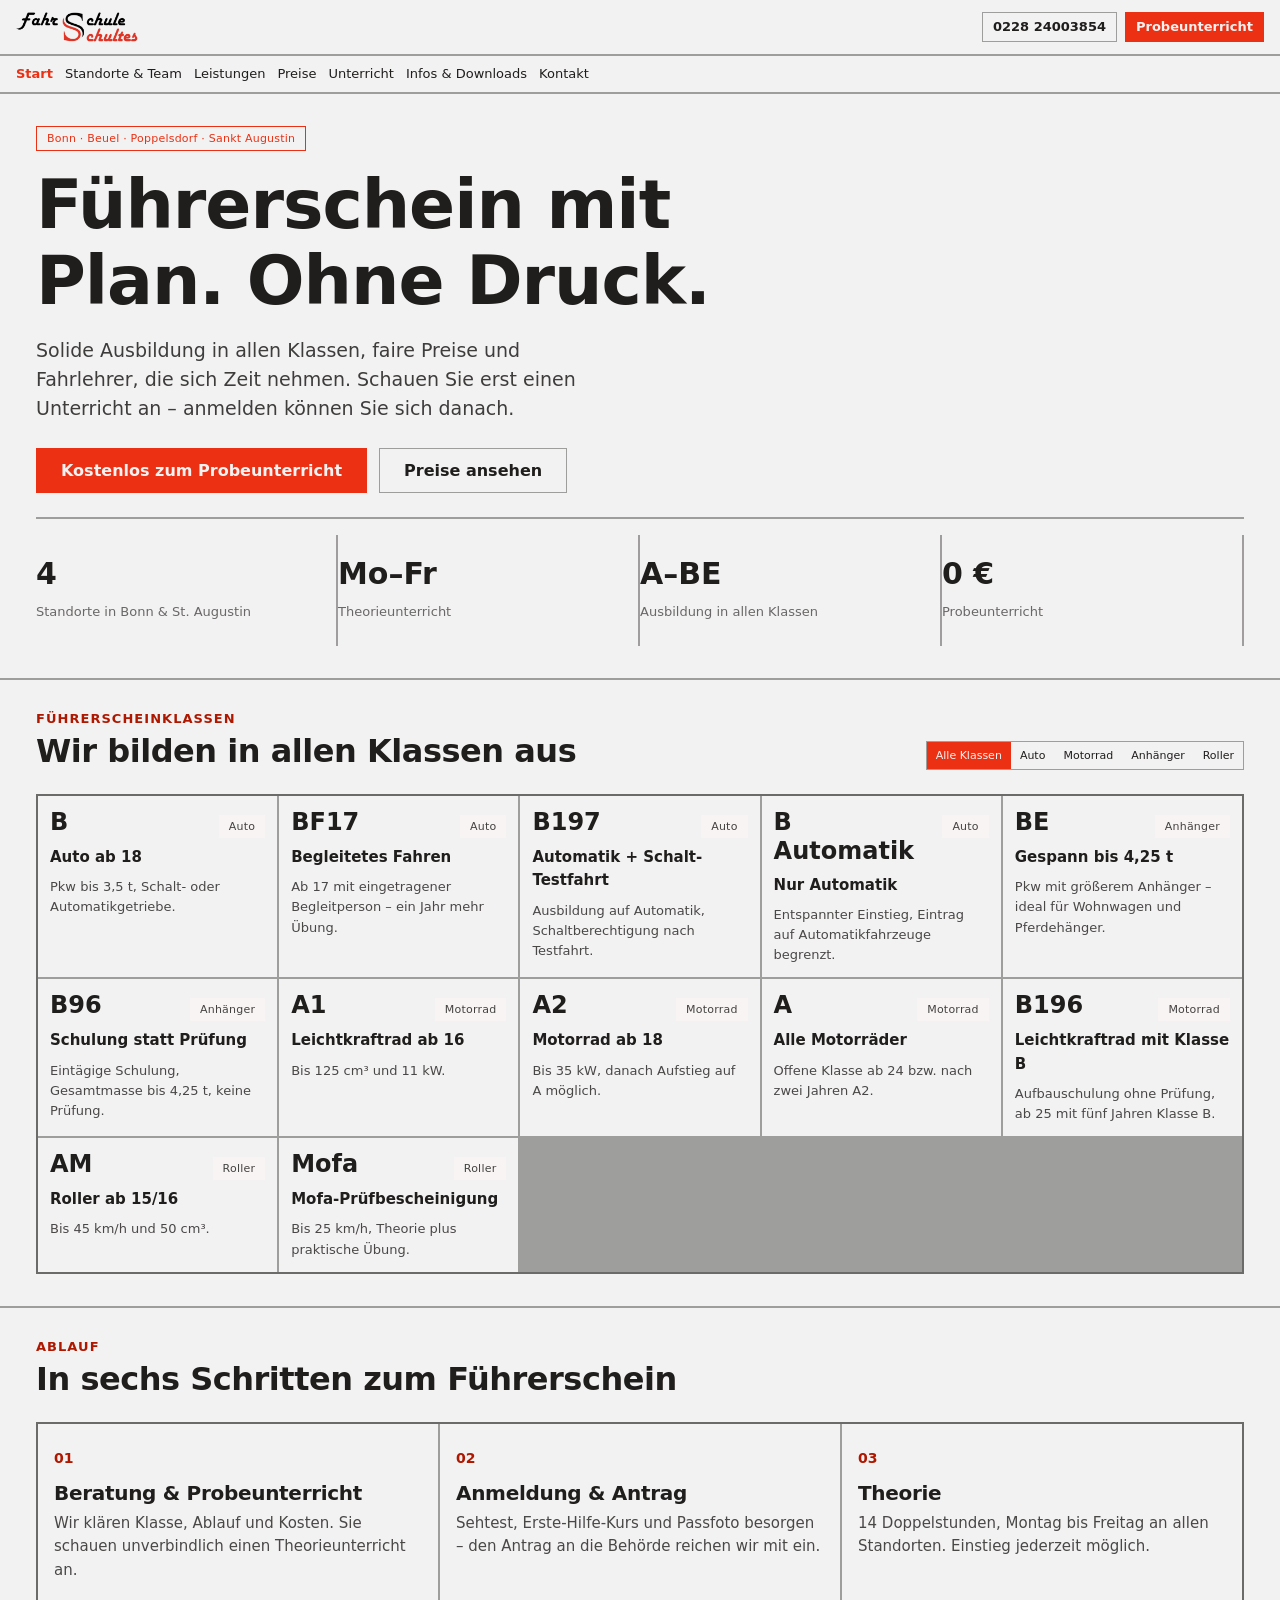
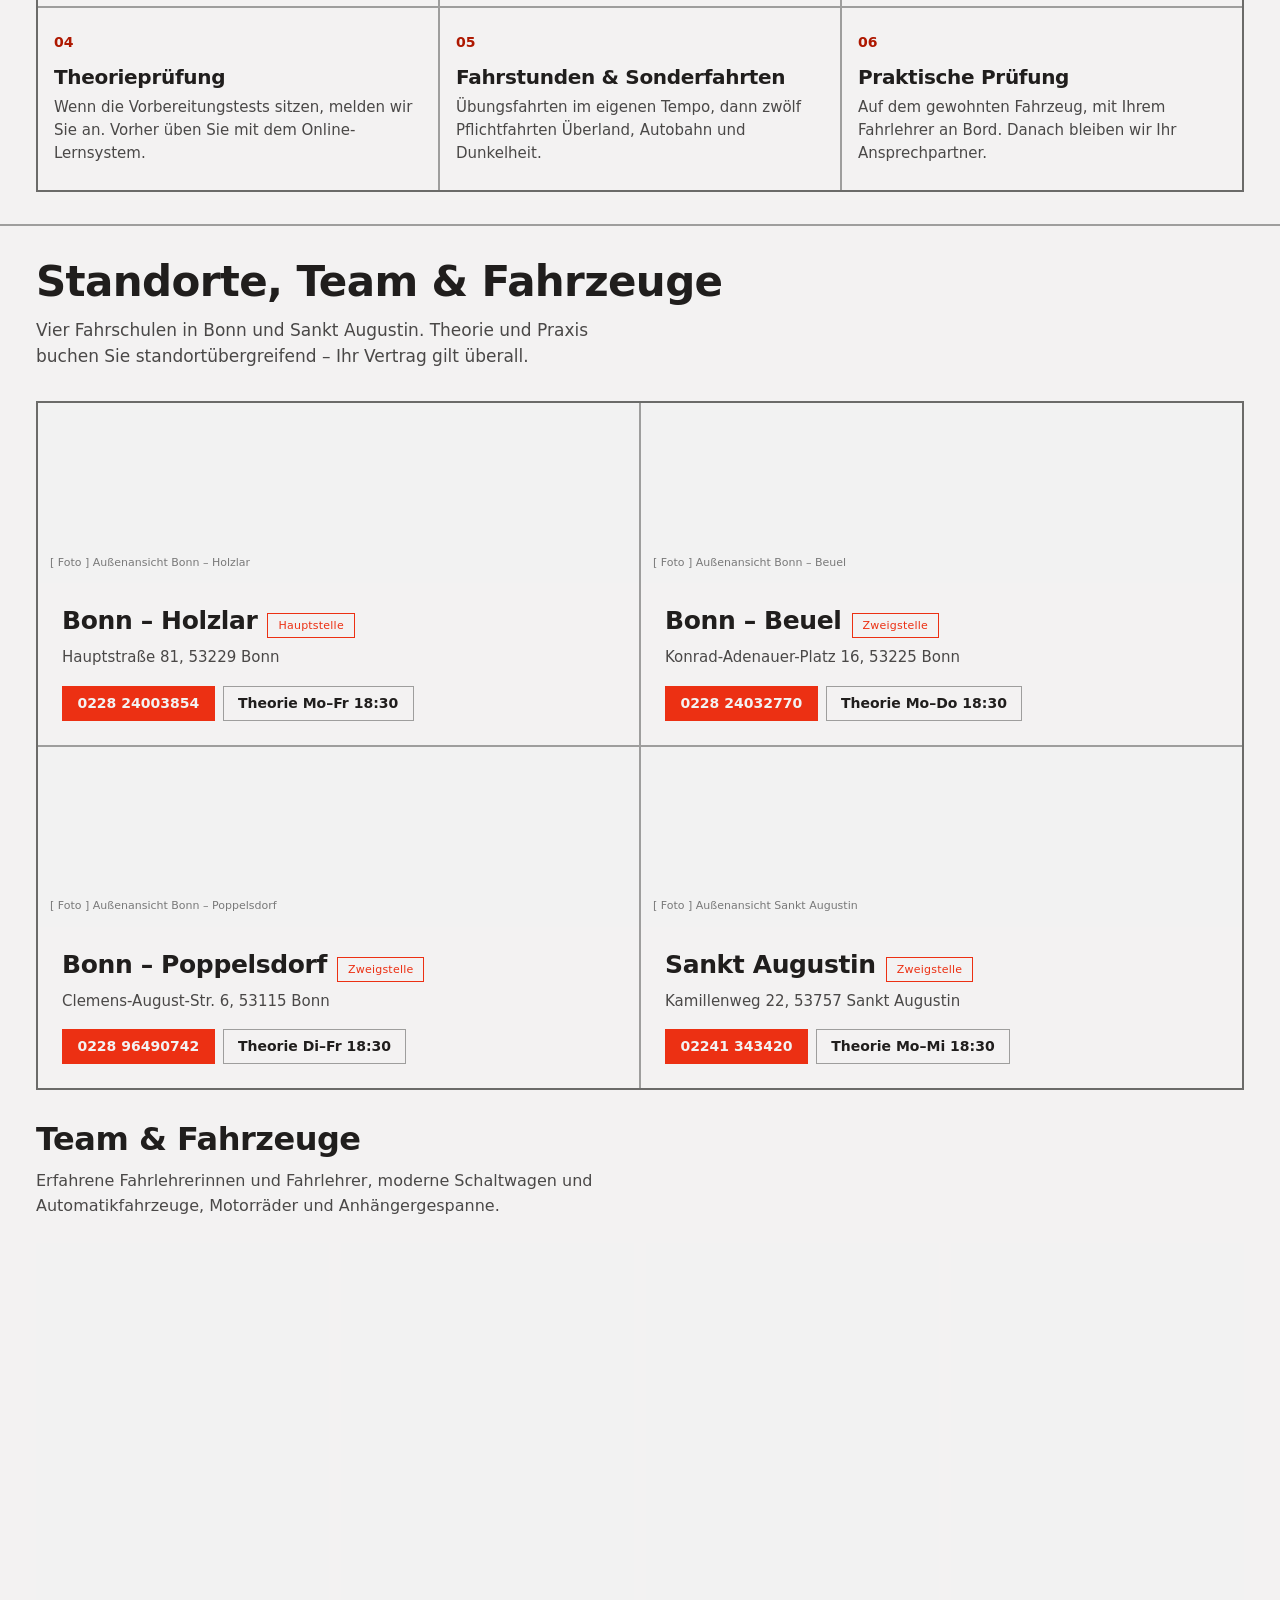
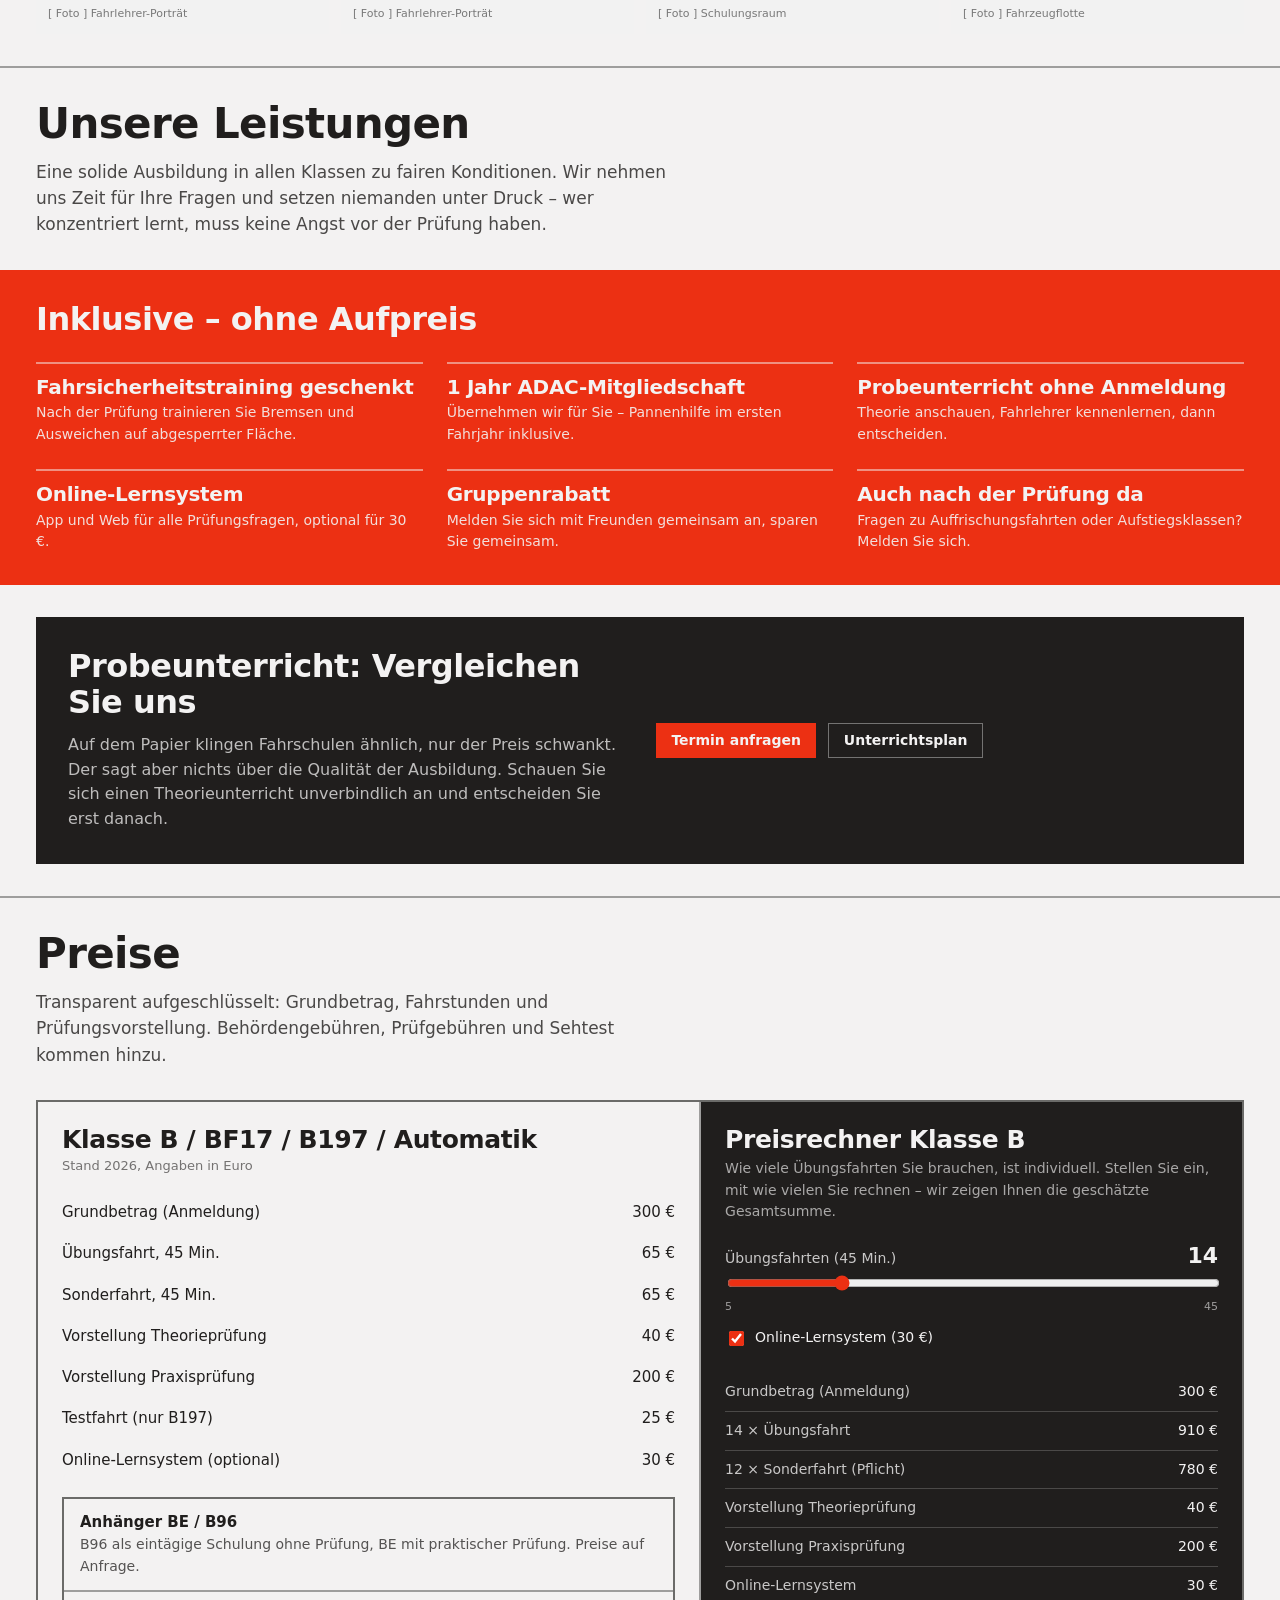
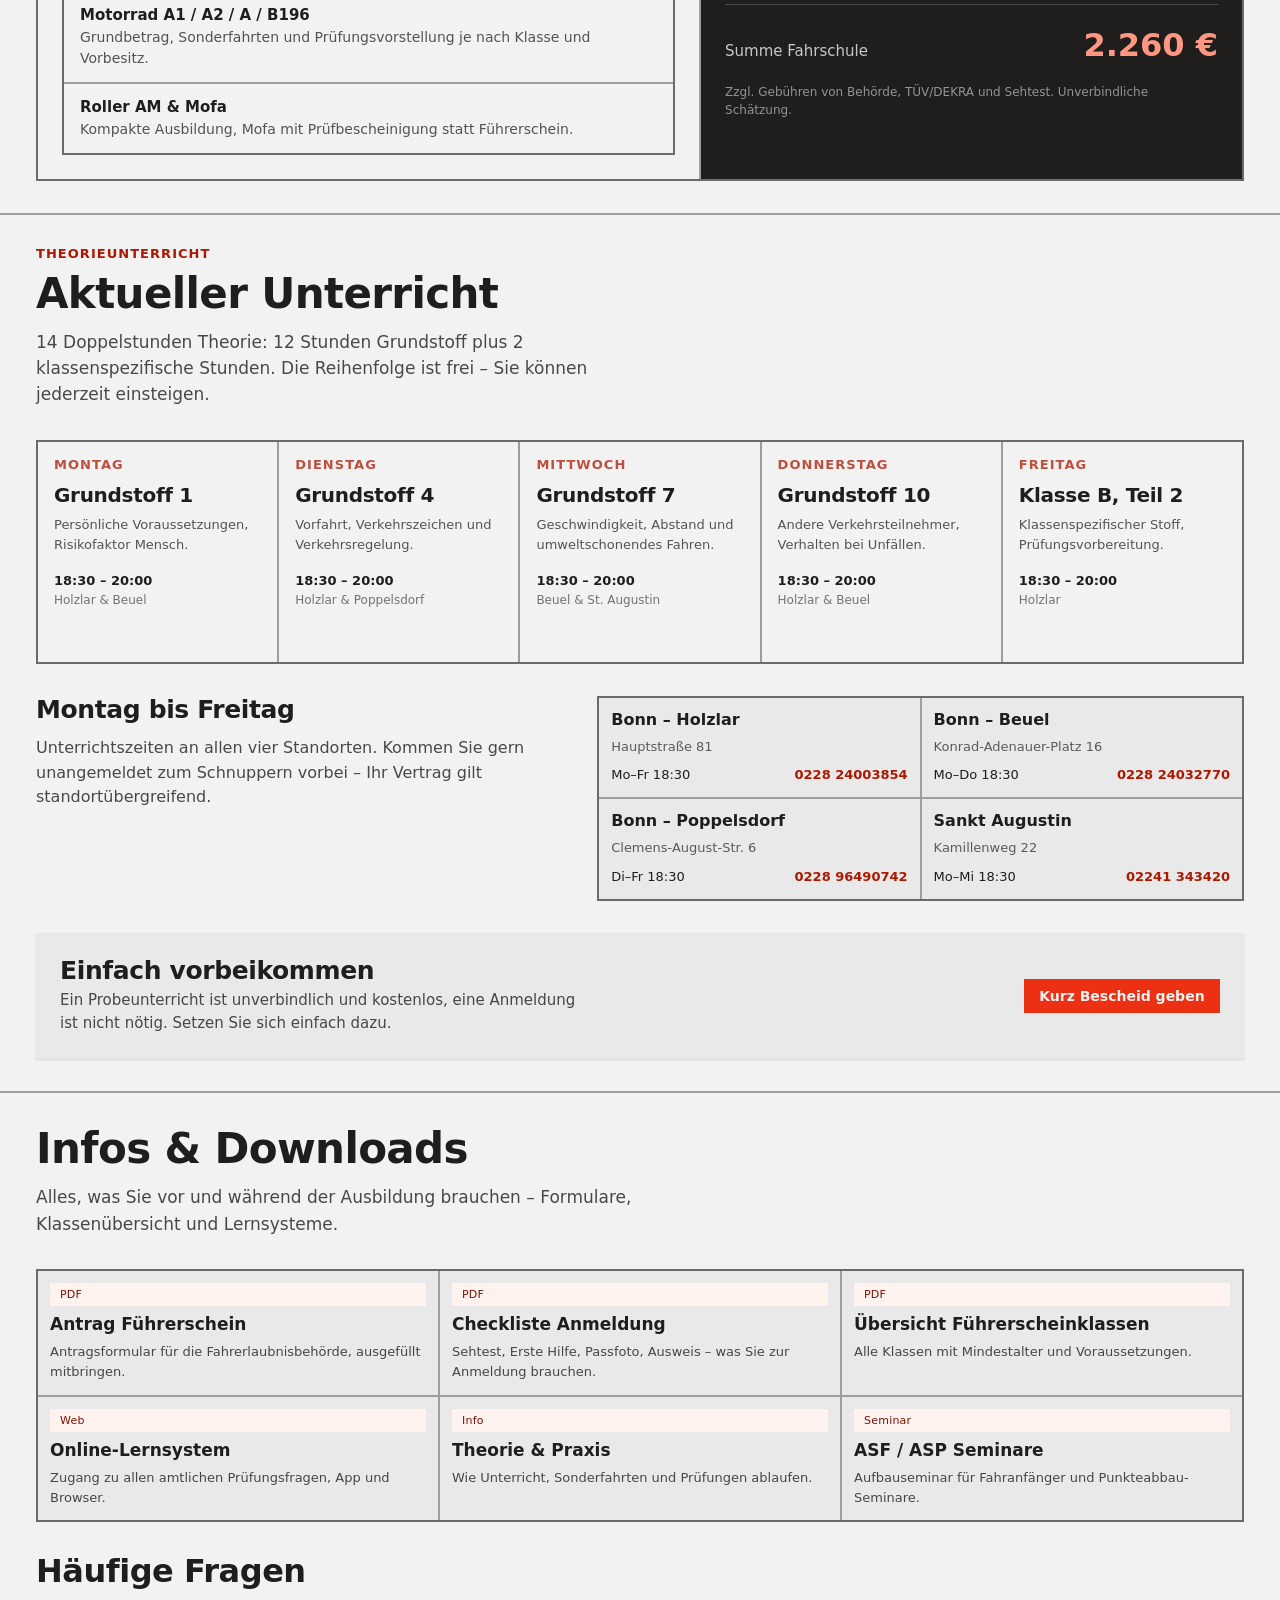
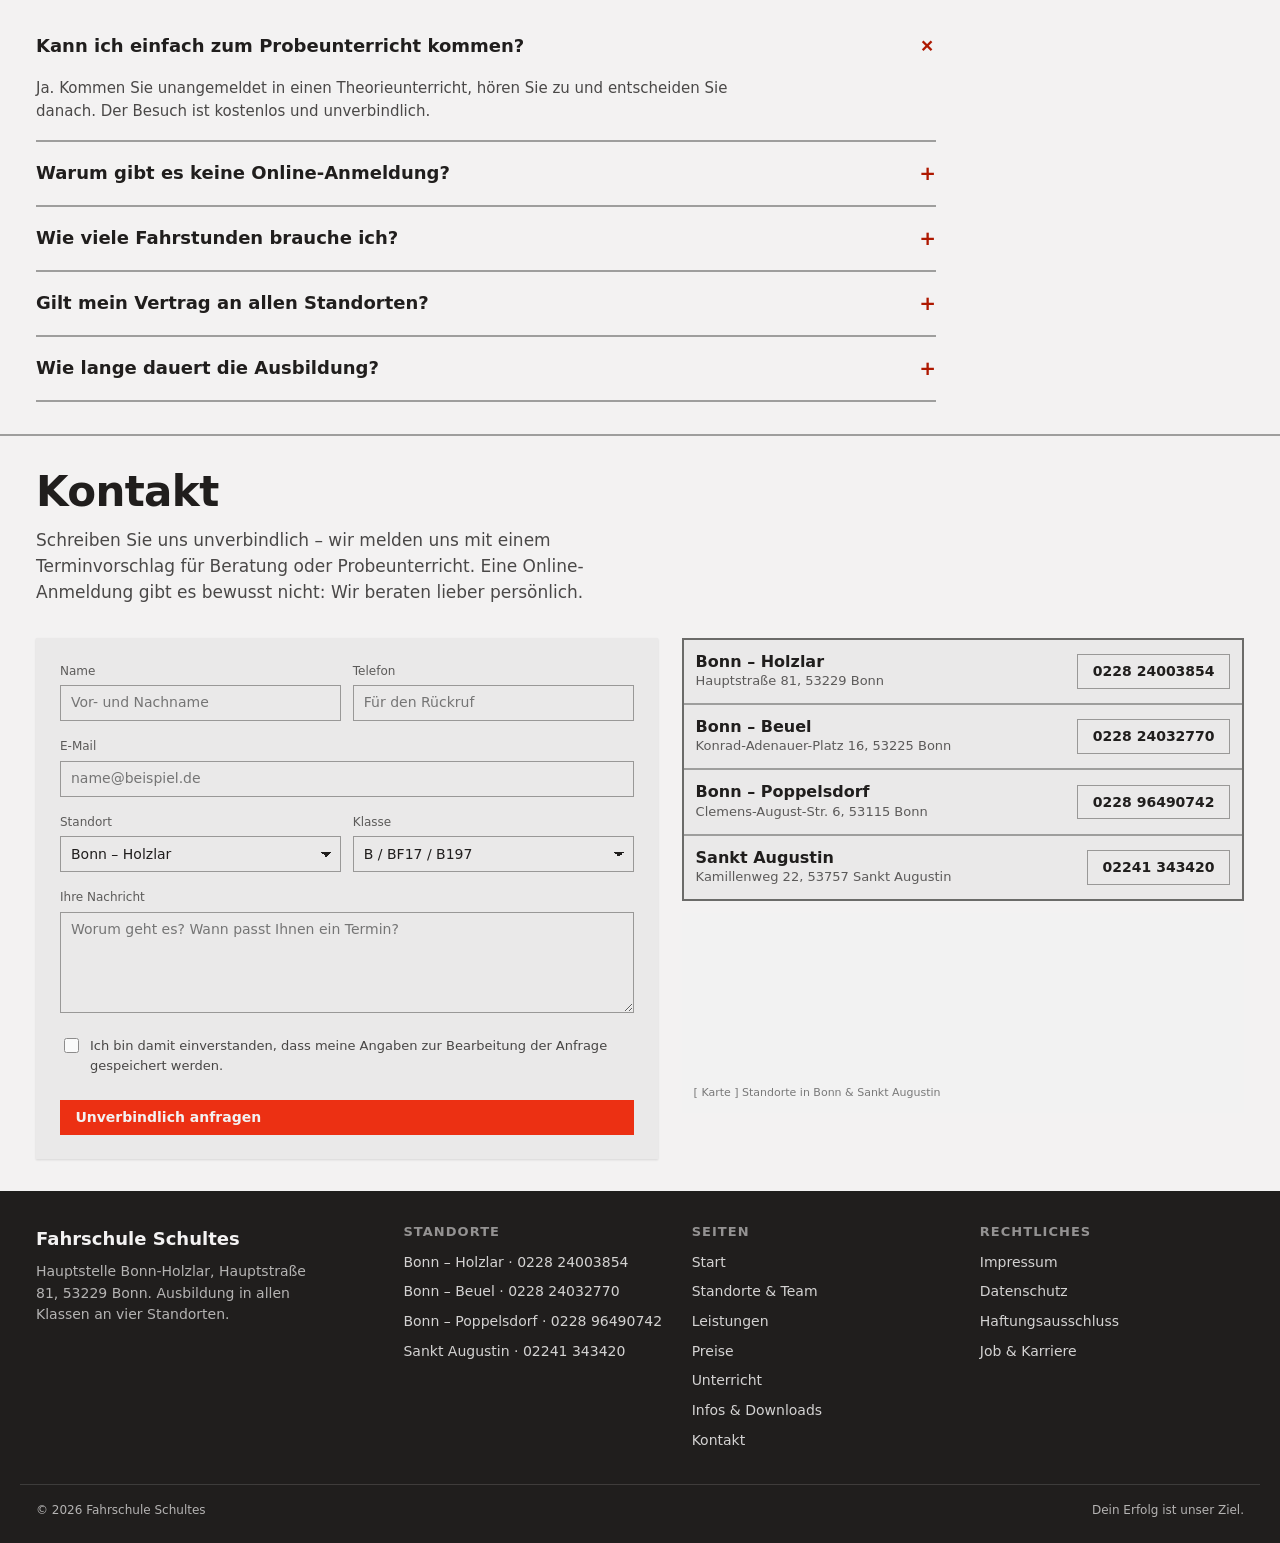
==== commit 91382935: "added index 2" ====
--- a/index.html
+++ b/index.html
@@ -14,7 +14,10 @@
 <link rel="preconnect" href="https://fonts.gstatic.com" crossorigin>
 <link href="https://fonts.googleapis.com/css2?family=Archivo:wght@400;600;800&display=swap" rel="stylesheet">
 <link rel="stylesheet" href="assets/css/styles.css">
+<link rel="preload" as="image" href="assets/img/hero-color.jpg" fetchpriority="high">
 <link rel="icon" href="assets/img/logo.png">
+<meta property="og:image" content="https://filodeno555.github.io/fahrschule-schultes/assets/img/hero-color.jpg">
+<meta property="og:url" content="https://filodeno555.github.io/fahrschule-schultes/">
 </head>
 <body>
 
@@ -48,14 +51,20 @@
 <main>
 
   <!-- ══════════════════ START ══════════════════ -->
-  <section class="section shell" id="start" aria-labelledby="start-title">
-    <p class="tag tag-outline" style="margin-bottom:var(--space-4)">Bonn · Beuel · Poppelsdorf · Sankt Augustin</p>
-    <h1 class="hero-title" id="start-title">Führerschein mit Plan. Ohne Druck.</h1>
-    <p class="hero-lead">Solide Ausbildung in allen Klassen, faire Preise und Fahrlehrer, die sich Zeit nehmen. Schauen Sie erst einen Unterricht an – anmelden können Sie sich danach.</p>
-    <div class="hero-actions">
-      <a href="#kontakt" class="btn btn-primary btn-lg">Kostenlos zum Probeunterricht</a>
-      <a href="#preise" class="btn btn-secondary btn-lg">Preise ansehen</a>
-    </div>
+  <section class="section hero" id="start" aria-labelledby="start-title">
+    <div class="hero-top">
+      <div class="hero-media" role="img" aria-label="Fahrschülerin am Steuer, Fahrlehrer auf dem Beifahrersitz während einer Übungsfahrt"></div>
+      <div class="shell hero-inner">
+        <p class="tag tag-outline" style="margin-bottom:var(--space-4)">Bonn · Beuel · Poppelsdorf · Sankt Augustin</p>
+        <h1 class="hero-title" id="start-title">Führerschein mit Plan. Ohne Druck.</h1>
+        <p class="hero-lead">Solide Ausbildung in allen Klassen, faire Preise und Fahrlehrer, die sich Zeit nehmen. Schauen Sie erst einen Unterricht an – anmelden können Sie sich danach.</p>
+        <div class="hero-actions">
+          <a href="#kontakt" class="btn btn-primary btn-lg">Kostenlos zum Probeunterricht</a>
+          <a href="#preise" class="btn btn-secondary btn-lg">Preise ansehen</a>
+        </div>
+      </div>
+    </div>
+    <div class="shell">
     <hr class="hr">
     <div class="stats">
       <div>
@@ -74,6 +83,7 @@
         <div class="stats-value">0 €</div>
         <div class="stats-label">Probeunterricht</div>
       </div>
+    </div>
     </div>
   </section>
 
--- a/assets/css/styles.css
+++ b/assets/css/styles.css
@@ -0,0 +1,637 @@
+/* ============================================================================
+   Fahrschule Schultes — stylesheet
+   Built on the "Modernist" design system (see project/_ds/ in this repo):
+   flat, architectural, all Archivo, zero corner radius, strong 2px rules,
+   a single red accent, photography in pure black and white.
+
+   Tokens are copied verbatim from the design system. The font is pulled in
+   with a <link> in the document head rather than an @import, so nothing
+   blocks the stylesheet.
+   ========================================================================= */
+
+/* ── Tokens ───────────────────────────────────────────────────────────── */
+:root {
+  --color-bg: #f3f2f2;
+  --color-surface: #eae9e9;
+  --color-text: #201e1d;
+  --color-accent: #ec3013;
+  --color-accent-2: #e15b47;
+  --color-divider: color-mix(in srgb, #201e1d 40%, transparent);
+
+  /* Tonal ramps — generated in OKLCH on one shared lightness scale, so the
+     same step of any role matches the others in visual value. */
+  --color-neutral-100: #f8f4f4;
+  --color-neutral-200: #eae7e7;
+  --color-neutral-300: #d7d3d3;
+  --color-neutral-400: #bab6b6;
+  --color-neutral-500: #9b9797;
+  --color-neutral-600: #7d7979;
+  --color-neutral-700: #605d5d;
+  --color-neutral-800: #444141;
+  --color-neutral-900: #2d2b2b;
+
+  --color-accent-100: #fff2ef;
+  --color-accent-200: #ffe0d9;
+  --color-accent-300: #ffc4b8;
+  --color-accent-400: #ff9783;
+  --color-accent-500: #ff563c;
+  --color-accent-600: #dd2b0f;
+  --color-accent-700: #ae1800;
+  --color-accent-800: #7c1405;
+  --color-accent-900: #4d170e;
+
+  --font-heading: "Archivo", system-ui, sans-serif;
+  --font-heading-weight: 800;
+  --font-body: "Archivo", system-ui, sans-serif;
+
+  --space-1: 4px;
+  --space-2: 8px;
+  --space-3: 12px;
+  --space-4: 16px;
+  --space-6: 24px;
+  --space-8: 32px;
+
+  --radius-sm: 0px;
+  --radius-md: 0px;
+  --radius-lg: 0px;
+
+  --shadow-sm: 0 1px 2px color-mix(in srgb, #2d2b2b 14%, transparent);
+  --shadow-md: 0 3px 10px color-mix(in srgb, #2d2b2b 16%, transparent);
+  --shadow-lg: 0 12px 32px color-mix(in srgb, #2d2b2b 22%, transparent);
+
+  /* Site-level measures */
+  --shell: 1240px;          /* content column of every section          */
+  --cell-line: 2px;         /* the grid line that separates cells       */
+  --header-h: 56px;         /* fixed height of the sticky brand bar     */
+  --subnav-h: 38px;         /* measured at runtime by main.js           */
+  --stick: 94px;            /* header + subnav, for anchor scrolling    */
+}
+
+/* ── Base ─────────────────────────────────────────────────────────────── */
+*, *::before, *::after { box-sizing: border-box; }
+
+/* `hidden` has to win over the layout classes below — the class filter, the
+   form and its success state all toggle it. */
+[hidden] { display: none !important; }
+
+html { scroll-behavior: smooth; }
+@media (prefers-reduced-motion: reduce) { html { scroll-behavior: auto; } }
+
+body {
+  margin: 0;
+  background: var(--color-bg);
+  color: var(--color-text);
+  font-family: var(--font-body);
+  font-size: 15px;
+  line-height: 1.55;
+  font-weight: 400;
+  -webkit-font-smoothing: antialiased;
+}
+
+h1, h2, h3, h4, h5, h6 {
+  font-family: var(--font-heading);
+  font-weight: var(--font-heading-weight);
+  line-height: 1.12;
+  letter-spacing: -0.015em;
+  margin: 0 0 var(--space-2);
+}
+h1 { font-size: 42px; }
+h2 { font-size: 32px; }
+h3 { font-size: 25px; }
+h4 { font-size: 20px; }
+h5 { font-size: 16px; }
+h6 { font-size: 13px; letter-spacing: 0.08em; text-transform: uppercase; }
+
+p { margin: 0 0 var(--space-3); }
+a { color: var(--color-accent); text-underline-offset: 3px; }
+img { display: block; max-width: 100%; }
+figure { margin: 0; }
+
+.text-muted { color: color-mix(in srgb, var(--color-text) 55%, transparent); }
+:focus { outline: none; }
+:focus-visible { outline: 2px solid var(--color-accent); outline-offset: 2px; }
+::selection { background: color-mix(in srgb, var(--color-accent) 30%, transparent); }
+
+/* Photographs print in pure black and white — never tinted. */
+.grayscale { filter: grayscale(1) contrast(1.08); }
+
+.visually-hidden {
+  position: absolute; width: 1px; height: 1px; margin: -1px;
+  padding: 0; overflow: hidden; clip: rect(0 0 0 0); white-space: nowrap; border: 0;
+}
+
+/* Jump link for keyboard users — parks above the sticky bars until focused. */
+.skip-link {
+  position: fixed; top: var(--space-2); left: var(--space-2); z-index: 100;
+  padding: var(--space-2) var(--space-3);
+  background: var(--color-accent); color: var(--color-bg);
+  font-family: var(--font-heading); font-weight: var(--font-heading-weight);
+  font-size: 13px; text-decoration: none;
+  transform: translateY(-200%);
+}
+.skip-link:focus-visible { transform: none; outline-offset: -4px; }
+
+/* ── Rules ────────────────────────────────────────────────────────────── */
+.hr { height: 2px; border: 0; margin: var(--space-4) 0; background: var(--color-divider); }
+
+/* The full-bleed 2px rule that separates major sections. */
+.rule {
+  height: 2px; border: 0; margin: var(--space-8) 0 0;
+  background: var(--color-divider);
+}
+
+/* ── Buttons ──────────────────────────────────────────────────────────── */
+.btn {
+  display: inline-flex; align-items: center; justify-content: center; gap: 6px;
+  cursor: pointer; text-decoration: none;
+  font-family: var(--font-heading); font-weight: var(--font-heading-weight);
+  font-size: 14px; line-height: 1.2; color: var(--color-text);
+  background: transparent; border: 1px solid transparent;
+  padding: var(--space-2) calc(var(--space-3) * 1.2);
+  border-radius: var(--radius-md);
+}
+.btn:disabled { opacity: 0.45; cursor: not-allowed; }
+.btn-primary { background: var(--color-accent); color: var(--color-bg); }
+.btn-primary:hover { background: var(--color-accent-600); }
+.btn-primary:active { background: var(--color-accent-700); }
+.btn-secondary { border-color: var(--color-divider); }
+.btn-secondary:hover { background: color-mix(in srgb, var(--color-text) 7%, transparent); }
+.btn-secondary:active { background: color-mix(in srgb, var(--color-text) 14%, transparent); }
+.btn-ghost { color: var(--color-accent); padding-inline: var(--space-1); }
+.btn-ghost:hover { background: color-mix(in srgb, var(--color-accent) 10%, transparent); }
+.btn-ghost:active { background: color-mix(in srgb, var(--color-accent) 18%, transparent); }
+/* A button wider than its label starts the text at the left padding edge. */
+.btn-block { width: 100%; margin-top: var(--space-2); justify-content: flex-start; text-align: left; }
+.btn-lg { font-size: 16px; padding: var(--space-3) var(--space-6); }
+span.btn { cursor: default; }
+.btn-sm { font-size: 13px; padding: 6px 10px; white-space: nowrap; }
+
+/* Secondary button sitting on an ink-dark panel. */
+.on-dark .btn-secondary,
+.btn-secondary.on-dark {
+  border-color: color-mix(in srgb, var(--color-bg) 40%, transparent);
+  color: var(--color-bg);
+}
+.on-dark .btn-secondary:hover,
+.btn-secondary.on-dark:hover { background: color-mix(in srgb, var(--color-bg) 12%, transparent); }
+
+/* ── Tags ─────────────────────────────────────────────────────────────── */
+.tag {
+  display: inline-flex; align-items: center; font-size: 11px;
+  letter-spacing: 0.02em; padding: 3px 10px;
+  border-radius: calc(var(--radius-md) * 0.75);
+}
+.tag-accent { background: var(--color-accent-100); color: var(--color-accent-800); }
+.tag-neutral { background: var(--color-neutral-100); color: var(--color-neutral-800); }
+.tag-outline { border: 1px solid var(--color-accent); color: var(--color-accent); }
+
+/* ── Form fields ──────────────────────────────────────────────────────── */
+.field > label {
+  display: block; font-size: 12px; margin-bottom: 5px;
+  color: color-mix(in srgb, var(--color-text) 70%, transparent);
+}
+.input {
+  width: 100%; min-height: 36px; padding: 6px 10px; font: inherit;
+  font-size: 14px; color: var(--color-text); caret-color: var(--color-accent);
+  background: var(--color-surface);
+  border: 1px solid var(--color-divider); border-radius: var(--radius-md);
+}
+.input:hover { border-color: color-mix(in srgb, var(--color-text) 45%, transparent); }
+.input:focus-visible { border-color: var(--color-accent); outline-offset: 0; }
+textarea.input { min-height: 90px; resize: vertical; }
+select.input { appearance: none; padding-right: 28px; cursor: pointer;
+  background-image: linear-gradient(45deg, transparent 50%, var(--color-text) 50%),
+                    linear-gradient(135deg, var(--color-text) 50%, transparent 50%);
+  background-size: 5px 5px, 5px 5px;
+  background-position: calc(100% - 14px) 50%, calc(100% - 9px) 50%;
+  background-repeat: no-repeat;
+}
+.check {
+  display: inline-flex; align-items: center; gap: 8px;
+  cursor: pointer; font-size: 14px;
+}
+.check input { accent-color: var(--color-accent); width: 15px; height: 15px; flex: none; }
+input[type="range"] { accent-color: var(--color-accent); width: 100%; }
+
+/* ── Cards ────────────────────────────────────────────────────────────── */
+.card {
+  display: flex; flex-direction: column; gap: var(--space-2);
+  padding: var(--space-3); border-radius: var(--radius-md);
+  background: var(--color-surface);
+}
+.card-title {
+  font-family: var(--font-heading); font-weight: var(--font-heading-weight);
+  font-size: 17px; line-height: 1.2;
+}
+.card-body { margin: 0; font-size: 13px; opacity: 0.8; flex: 1; }
+.elev-sm { box-shadow: var(--shadow-sm); }
+.elev-md { box-shadow: var(--shadow-md); }
+
+/* ── Layout ───────────────────────────────────────────────────────────── */
+.shell { max-width: var(--shell); margin: 0 auto; padding-inline: var(--space-4); }
+
+.section { padding-top: var(--space-8); }
+.section:last-of-type { padding-bottom: var(--space-8); }
+.section[id] { scroll-margin-top: var(--stick); }
+
+/* A section heading carries the h1 type size the design draws it at, while the
+   hero keeps the document's only h1. */
+.section-title { font-size: 42px; }
+
+/* The design's small-caps label. It carries h6 typography without claiming a
+   heading level — most of these sit above a heading rather than start a
+   section of their own. */
+.eyebrow {
+  font-family: var(--font-heading); font-weight: var(--font-heading-weight);
+  font-size: 13px; line-height: 1.12; letter-spacing: 0.08em;
+  text-transform: uppercase; margin: 0 0 var(--space-2);
+}
+/* A cell heading, drawn at the h4 size the design uses. */
+.cell-title { font-size: 20px; }
+
+.section-lead {
+  font-size: 17px; opacity: 0.8; max-width: 620px; margin: 0 0 var(--space-8);
+}
+.kicker { color: var(--color-accent-700); }
+
+/* Section head: title block left, controls flush right, both baseline-aligned. */
+.section-head {
+  display: flex; justify-content: space-between; align-items: flex-end;
+  gap: var(--space-6); flex-wrap: wrap; margin-bottom: var(--space-6);
+}
+.section-head h2, .section-head h3 { margin: 0; }
+
+/* The modular grid: cells separated by a visible 2px line, framed by the same. */
+.cells {
+  display: grid;
+  gap: var(--cell-line);
+  background: var(--color-divider);
+  border: var(--cell-line) solid var(--color-divider);
+  grid-template-columns: repeat(var(--cols, 1), minmax(0, 1fr));
+}
+.cells > * { background: var(--color-bg); }
+.cells.auto { grid-template-columns: repeat(auto-fill, minmax(232px, 1fr)); }
+/* Cards keep the surface fill inside the grid; only the class cards sit on the
+   page ground, as drawn. */
+.cells > .card { border-radius: 0; background: var(--color-surface); }
+.cells > .card.class-card { background: var(--color-bg); }
+.cols-2 { --cols: 2; }
+.cols-3 { --cols: 3; }
+.cols-4 { --cols: 4; }
+.cols-5 { --cols: 5; }
+
+/* ── Sticky brand bar ─────────────────────────────────────────────────── */
+.masthead {
+  display: flex; align-items: center; gap: var(--space-4);
+  padding: var(--space-3) var(--space-4);
+  border-bottom: 2px solid var(--color-divider);
+  position: sticky; top: 0; z-index: 50;
+  background: var(--color-bg);
+  height: var(--header-h);
+  white-space: nowrap;
+}
+.masthead-brand { display: flex; align-items: center; flex: none; text-decoration: none; color: inherit; }
+.masthead-brand img { height: 30px; width: auto; }
+.masthead-spacer { flex: 1; }
+.masthead-actions { display: flex; align-items: center; gap: var(--space-2); flex: none; }
+
+/* ── Section nav ──────────────────────────────────────────────────────── */
+.subnav {
+  display: flex; align-items: center; gap: var(--space-4);
+  padding: var(--space-2) var(--space-4);
+  border-bottom: 2px solid var(--color-divider);
+  flex-wrap: wrap;
+  position: sticky; top: var(--header-h); z-index: 49;
+  background: var(--color-bg);
+}
+.subnav-links { display: flex; gap: var(--space-3); flex-wrap: wrap; }
+.subnav-links a {
+  color: inherit; text-decoration: none;
+  font-size: 13px; white-space: nowrap; font-weight: 400;
+}
+.subnav-links a:hover { color: var(--color-accent); }
+.subnav-links a[aria-current="true"] { color: var(--color-accent); font-weight: 600; }
+
+/* ── Hero ─────────────────────────────────────────────────────────────── */
+.hero-title {
+  font-size: clamp(38px, 7.4vw, 68px);
+  max-width: 820px;
+  margin: 0 0 var(--space-4);
+}
+.hero-lead {
+  font-size: 19px; max-width: 560px; opacity: 0.85; margin: 0 0 var(--space-6);
+}
+.hero-actions {
+  display: flex; gap: var(--space-3); flex-wrap: wrap; margin-bottom: var(--space-6);
+}
+
+.stats { display: grid; grid-template-columns: repeat(4, minmax(0, 1fr)); }
+.stats > div {
+  padding: var(--space-4) var(--space-4) var(--space-6) 0;
+  border-right: 2px solid var(--color-divider);
+}
+.stats-value {
+  font-family: var(--font-heading); font-weight: var(--font-heading-weight);
+  font-size: 30px;
+}
+.stats-label { font-size: 13px; opacity: 0.65; margin-top: 4px; }
+
+/* ── Segmented filter ─────────────────────────────────────────────────── */
+.seg {
+  display: inline-flex; overflow: hidden;
+  border: 1px solid var(--color-divider); border-radius: var(--radius-md);
+}
+.seg button {
+  display: inline-flex; align-items: center; gap: 6px;
+  padding: 5px 9px; font: inherit; font-size: 11px; line-height: 1.55;
+  color: inherit; background: transparent; border: 0; cursor: pointer;
+}
+.seg button:hover { background: color-mix(in srgb, var(--color-text) 7%, transparent); }
+.seg button[aria-pressed="true"] { background: var(--color-accent); color: var(--color-bg); }
+.seg button:focus-visible { outline-offset: -2px; }
+
+/* ── Class cards ──────────────────────────────────────────────────────── */
+.class-card-head {
+  display: flex; align-items: baseline; justify-content: space-between; gap: 10px;
+}
+.class-code { font-size: 24px; }
+.class-title { font-weight: 600; font-size: 15px; }
+.class-card[hidden] { display: none; }
+
+.filter-empty { padding: var(--space-6) var(--space-4); font-size: 14px; opacity: 0.7; }
+
+/* ── Steps ────────────────────────────────────────────────────────────── */
+.step { padding: var(--space-6) var(--space-4); }
+.step-no {
+  font-family: var(--font-heading); font-weight: var(--font-heading-weight);
+  font-size: 14px; color: var(--color-accent-700); margin-bottom: var(--space-3);
+}
+.step .cell-title { margin-bottom: var(--space-2); }
+.step p { font-size: 15px; opacity: 0.8; margin: 0; }
+
+/* ── Photo slots (marked placeholders until real photography lands) ───── */
+.photo-slot {
+  background: var(--color-surface);
+  display: flex; align-items: flex-end;
+  padding: var(--space-3);
+}
+.photo-slot span { font-size: 11px; opacity: 0.55; font-family: var(--font-heading); }
+.photo-slot.h-180 { height: 180px; }
+.photo-slot.h-200 { height: 200px; }
+.photo-slot.portrait { aspect-ratio: 3 / 4; }
+
+/* ── Locations ────────────────────────────────────────────────────────── */
+.location-body { padding: var(--space-6); }
+.location-head {
+  display: flex; align-items: baseline; gap: 10px; flex-wrap: wrap;
+  margin-bottom: var(--space-2);
+}
+.location-head h3 { margin: 0; }
+.location-address { font-size: 15px; opacity: 0.8; }
+.location-actions {
+  display: flex; gap: var(--space-2); margin-top: var(--space-4); flex-wrap: wrap;
+}
+.team-grid { display: grid; grid-template-columns: repeat(4, minmax(0, 1fr)); gap: var(--space-3); }
+
+/* Compact location card — city, street, theory time, phone. */
+.location-mini .card-title { font-size: 16px; }
+.location-mini-street { font-size: 13px; opacity: 0.7; }
+.location-mini-foot {
+  display: flex; justify-content: space-between; gap: var(--space-2);
+  font-size: 13px; margin-top: auto;
+}
+.location-mini-phone { color: var(--color-accent-700); font-weight: 600; }
+
+/* ── Poster (the one place red runs as a field) ───────────────────────── */
+.poster {
+  margin-top: var(--space-8);
+  background: var(--color-accent); color: var(--color-bg);
+}
+.poster > .shell { padding-block: var(--space-8); }
+.poster h2 { margin: 0 0 var(--space-6); }
+.poster-grid { display: grid; grid-template-columns: repeat(3, minmax(0, 1fr)); gap: var(--space-6); }
+.poster-item {
+  border-top: 2px solid color-mix(in srgb, var(--color-bg) 50%, transparent);
+  padding-top: var(--space-3);
+}
+.poster-item .cell-title { margin-bottom: 4px; }
+.poster-item p { font-size: 14px; opacity: 0.9; margin: 0; }
+
+/* ── Ink panels ───────────────────────────────────────────────────────── */
+.panel-dark { background: var(--color-text); color: var(--color-bg); }
+.callout {
+  margin-top: var(--space-8); padding: var(--space-8);
+  display: grid; grid-template-columns: 1fr 1fr; gap: var(--space-8);
+  align-items: center;
+}
+.callout h2 { margin: 0 0 var(--space-3); }
+.callout p { font-size: 16px; opacity: 0.75; margin: 0; }
+.callout-actions { display: flex; gap: var(--space-3); flex-wrap: wrap; }
+
+/* ── Prices ───────────────────────────────────────────────────────────── */
+.price-grid { grid-template-columns: 1.1fr 0.9fr; }
+.price-panel { padding: var(--space-6); }
+.price-panel h3 { margin: 0 0 2px; }
+.price-note { font-size: 13px; opacity: 0.6; margin-bottom: var(--space-4); }
+.price-row {
+  display: flex; justify-content: space-between; gap: 16px;
+  padding: 9px 0; font-size: 15px;
+}
+.price-row > span:last-child { white-space: nowrap; }
+.price-groups { margin-top: var(--space-4); }
+.price-group { padding: var(--space-3) var(--space-4); }
+.price-group-title { font-weight: 600; font-size: 15px; }
+.price-group-desc { font-size: 14px; opacity: 0.75; }
+
+/* ── Price calculator ─────────────────────────────────────────────────── */
+.calc { padding: var(--space-6); }
+.calc h3 { margin: 0 0 4px; }
+.calc-intro { font-size: 14px; opacity: 0.65; margin: 0 0 var(--space-4); }
+.calc-readout { display: flex; justify-content: space-between; align-items: baseline; gap: var(--space-4); }
+.calc-readout label { font-size: 14px; opacity: 0.8; }
+.calc-count {
+  font-family: var(--font-heading); font-weight: var(--font-heading-weight);
+  font-size: 22px;
+}
+.calc-scale { display: flex; justify-content: space-between; font-size: 11px; opacity: 0.6; }
+.calc .check { margin: var(--space-3) 0 var(--space-4); }
+.calc-rows { margin-top: var(--space-2); }
+.calc-row {
+  display: flex; justify-content: space-between; gap: 16px;
+  padding: 8px 0; font-size: 14px;
+  border-bottom: 1px solid color-mix(in srgb, var(--color-bg) 20%, transparent);
+}
+.calc-row > span:first-child { opacity: 0.8; }
+.calc-row > span:last-child { white-space: nowrap; }
+.calc-total {
+  display: flex; justify-content: space-between; align-items: baseline; gap: 16px;
+  padding-top: var(--space-4);
+}
+.calc-total-label { font-size: 15px; opacity: 0.8; }
+.calc-total-value {
+  font-family: var(--font-heading); font-weight: var(--font-heading-weight);
+  font-size: 32px; color: var(--color-accent-400);
+}
+.calc-fineprint { font-size: 12px; opacity: 0.55; margin: var(--space-3) 0 0; }
+
+/* ── Theory week ──────────────────────────────────────────────────────── */
+.week-day { padding: var(--space-4); min-height: 220px; }
+.week-day .eyebrow { color: var(--color-accent-700); margin-bottom: var(--space-3); }
+.week-day .cell-title { margin-bottom: var(--space-2); }
+.week-day p { font-size: 13px; opacity: 0.75; margin: 0 0 var(--space-4); }
+.week-time { font-size: 13px; font-weight: 600; }
+.week-place { font-size: 12px; opacity: 0.6; }
+
+.split { display: grid; gap: var(--space-8); }
+.split-9-11 { grid-template-columns: 0.9fr 1.1fr; }
+.split-even { grid-template-columns: 1fr 1fr; }
+.split-contact { grid-template-columns: 1.05fr 0.95fr; gap: var(--space-6); }
+
+.notice {
+  border-radius: 0; flex-direction: row; justify-content: space-between;
+  align-items: center; gap: var(--space-6); flex-wrap: wrap; padding: var(--space-6);
+}
+.notice h3 { margin-bottom: 4px; }
+.notice p { font-size: 15px; opacity: 0.8; margin: 0; }
+
+/* ── FAQ ──────────────────────────────────────────────────────────────── */
+.faq { max-width: 900px; }
+.faq-item { border-bottom: 2px solid var(--color-divider); }
+.faq-item > summary {
+  cursor: pointer; display: flex; justify-content: space-between; gap: 20px;
+  align-items: center; padding: var(--space-4) 0;
+  font-family: var(--font-heading); font-weight: var(--font-heading-weight);
+  font-size: 18px; list-style: none;
+}
+.faq-item > summary::-webkit-details-marker { display: none; }
+.faq-item > summary:hover { color: var(--color-accent); }
+.faq-item > summary:focus-visible { outline-offset: -2px; }
+.faq-icon {
+  font-family: var(--font-heading); font-size: 20px; color: var(--color-accent-700);
+  display: inline-block; flex: none; transition: transform 120ms ease-out;
+}
+.faq-item[open] > summary > .faq-icon { transform: rotate(45deg); }
+.faq-answer {
+  font-size: 15px; opacity: 0.8;
+  padding: 0 40px var(--space-4) 0; max-width: 760px; margin: 0;
+}
+@media (prefers-reduced-motion: reduce) { .faq-icon { transition: none; } }
+
+/* ── Contact ──────────────────────────────────────────────────────────── */
+.contact-card { border-radius: 0; padding: var(--space-6); }
+.contact-form { display: grid; gap: var(--space-4); }
+.form-pair { display: grid; grid-template-columns: 1fr 1fr; gap: var(--space-3); }
+.consent { align-items: flex-start; font-size: 13px; opacity: 0.8; }
+.consent input { margin-top: 2px; }
+.form-thanks { padding: var(--space-8) 0; }
+.form-thanks h2 { color: var(--color-accent-700); }
+.form-thanks p { font-size: 16px; opacity: 0.8; margin: 0; }
+.form-error { font-size: 13px; color: var(--color-accent-700); }
+
+.contact-aside { display: grid; gap: var(--space-3); align-content: start; }
+.contact-location {
+  border-radius: 0; flex-direction: row; justify-content: space-between;
+  align-items: center; gap: var(--space-3);
+}
+.contact-location .card-title { font-size: 16px; }
+.contact-location-address { font-size: 13px; opacity: 0.7; }
+
+/* ── Footer ───────────────────────────────────────────────────────────── */
+.footer {
+  background: var(--color-text); color: var(--color-bg);
+  border-top: 2px solid var(--color-divider);
+}
+.footer-grid {
+  padding-block: var(--space-8);
+  display: grid; grid-template-columns: 1.3fr 1fr 1fr 1fr; gap: var(--space-6);
+}
+.footer-brand {
+  font-family: var(--font-heading); font-weight: var(--font-heading-weight);
+  font-size: 18px; margin-bottom: var(--space-2);
+}
+.footer-about { font-size: 14px; opacity: 0.7; max-width: 280px; }
+.footer .eyebrow { opacity: 0.55; margin-bottom: var(--space-3); }
+.footer-list { display: grid; gap: var(--space-2); font-size: 14px; }
+.footer-list a, .footer-list span { color: var(--color-bg); opacity: 0.85; text-decoration: none; }
+.footer-list a:hover { opacity: 1; text-decoration: underline; }
+.footer-bar {
+  border-top: 1px solid color-mix(in srgb, var(--color-bg) 20%, transparent);
+  padding-top: var(--space-4); padding-bottom: var(--space-6);
+  display: flex; justify-content: space-between; gap: 20px;
+  font-size: 12px; flex-wrap: wrap; opacity: 0.7;
+}
+.footer :focus-visible { outline-color: var(--color-accent-400); }
+
+/* ── Narrower viewports ───────────────────────────────────────────────────
+   The design is drawn for the desktop grid; below it the cells fold down in
+   the same order and the rules stay 2px — never softened into hairlines.
+   ────────────────────────────────────────────────────────────────────── */
+@media (max-width: 1080px) {
+  .footer-grid { grid-template-columns: 1.3fr 1fr 1fr; }
+  .footer-legal { grid-column: 2 / -1; }
+}
+
+@media (max-width: 980px) {
+  .cells.cols-5, .cells.cols-4, .cells.cols-3 { --cols: 2; }
+  .price-grid, .split-9-11, .split-even, .split-contact { grid-template-columns: 1fr; }
+  .poster-grid { grid-template-columns: repeat(2, minmax(0, 1fr)); }
+  .callout { grid-template-columns: 1fr; gap: var(--space-6); }
+  .stats { grid-template-columns: repeat(2, minmax(0, 1fr)); }
+  .stats > div:nth-child(2n) { border-right: 0; }
+  .team-grid { grid-template-columns: repeat(2, minmax(0, 1fr)); }
+  .split { gap: var(--space-6); }
+}
+
+@media (max-width: 720px) {
+  h1, .section-title { font-size: 34px; }
+  h2 { font-size: 27px; }
+  h3 { font-size: 22px; }
+  .hero-lead { font-size: 17px; }
+  /* A section heading carries the h1 type size the design draws it at, while the
+   hero keeps the document's only h1. */
+.section-title { font-size: 42px; }
+
+/* The design's small-caps label. It carries h6 typography without claiming a
+   heading level — most of these sit above a heading rather than start a
+   section of their own. */
+.eyebrow {
+  font-family: var(--font-heading); font-weight: var(--font-heading-weight);
+  font-size: 13px; line-height: 1.12; letter-spacing: 0.08em;
+  text-transform: uppercase; margin: 0 0 var(--space-2);
+}
+/* A cell heading, drawn at the h4 size the design uses. */
+.cell-title { font-size: 20px; }
+
+.section-lead { font-size: 16px; }
+  .cells { --cols: 1; }
+  .cells.auto { grid-template-columns: minmax(0, 1fr); }
+  .poster-grid { grid-template-columns: minmax(0, 1fr); }
+  .footer-grid { grid-template-columns: 1fr 1fr; }
+  .footer-legal { grid-column: auto; }
+  .form-pair { grid-template-columns: 1fr; }
+  .week-day { min-height: 0; }
+  .callout, .poster > .shell { padding-inline: var(--space-4); }
+  .callout { padding: var(--space-6) var(--space-4); }
+  .contact-location { flex-direction: column; align-items: flex-start; }
+  .faq-item > summary { font-size: 16px; }
+  .faq-answer { padding-right: 0; }
+}
+
+@media (max-width: 560px) {
+  .masthead { gap: var(--space-2); }
+  .masthead-brand img { height: 24px; }
+  .stats { grid-template-columns: minmax(0, 1fr); }
+  .stats > div { border-right: 0; border-bottom: 2px solid var(--color-divider); padding-bottom: var(--space-4); }
+  .stats > div:last-child { border-bottom: 0; }
+  .team-grid { grid-template-columns: minmax(0, 1fr); }
+  .footer-grid { grid-template-columns: 1fr; }
+  .notice { flex-direction: column; align-items: flex-start; }
+  .btn-lg { font-size: 15px; padding: var(--space-3) var(--space-4); }
+  .hero-actions .btn { flex: 1 1 auto; }
+}
+
+/* The phone number in the sticky bar is the one action that may never wrap;
+   below this the label collapses to the dial icon area only. */
+@media (max-width: 420px) {
+  .masthead-phone { display: none; }
+}
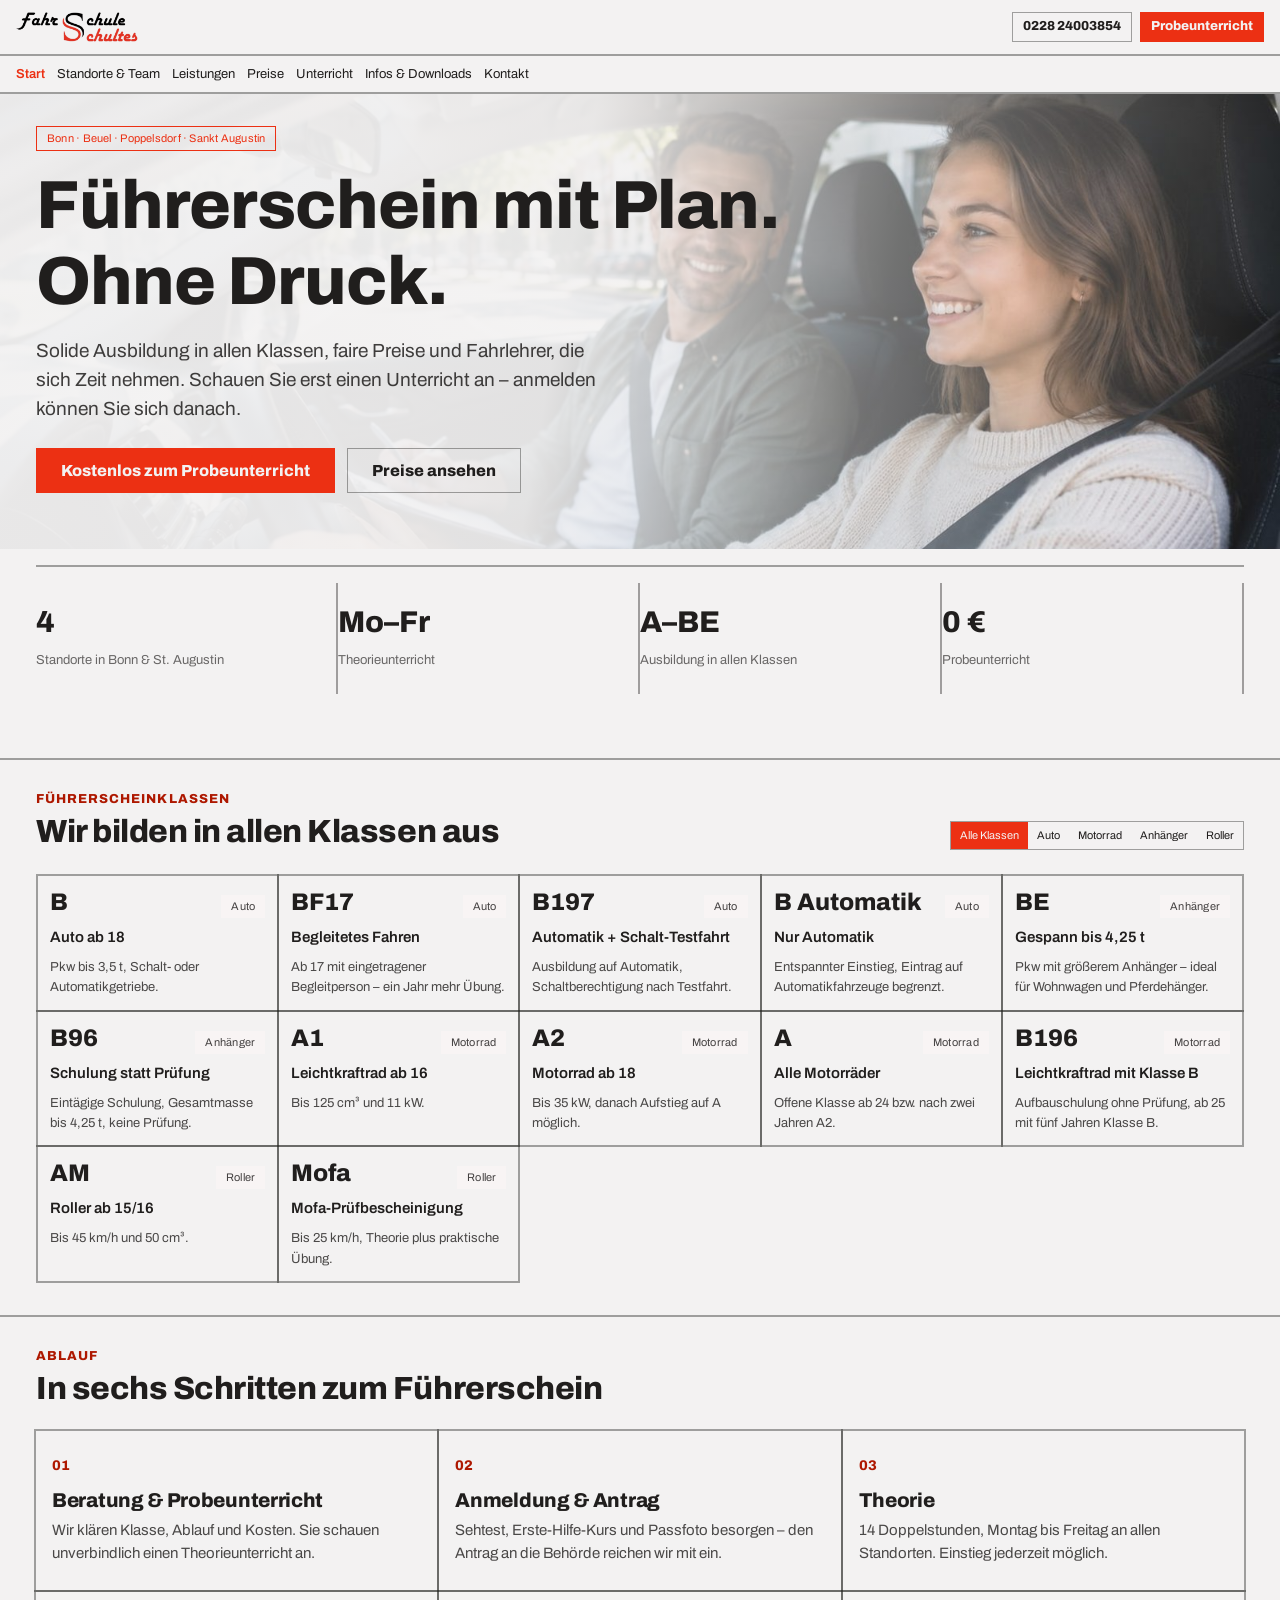
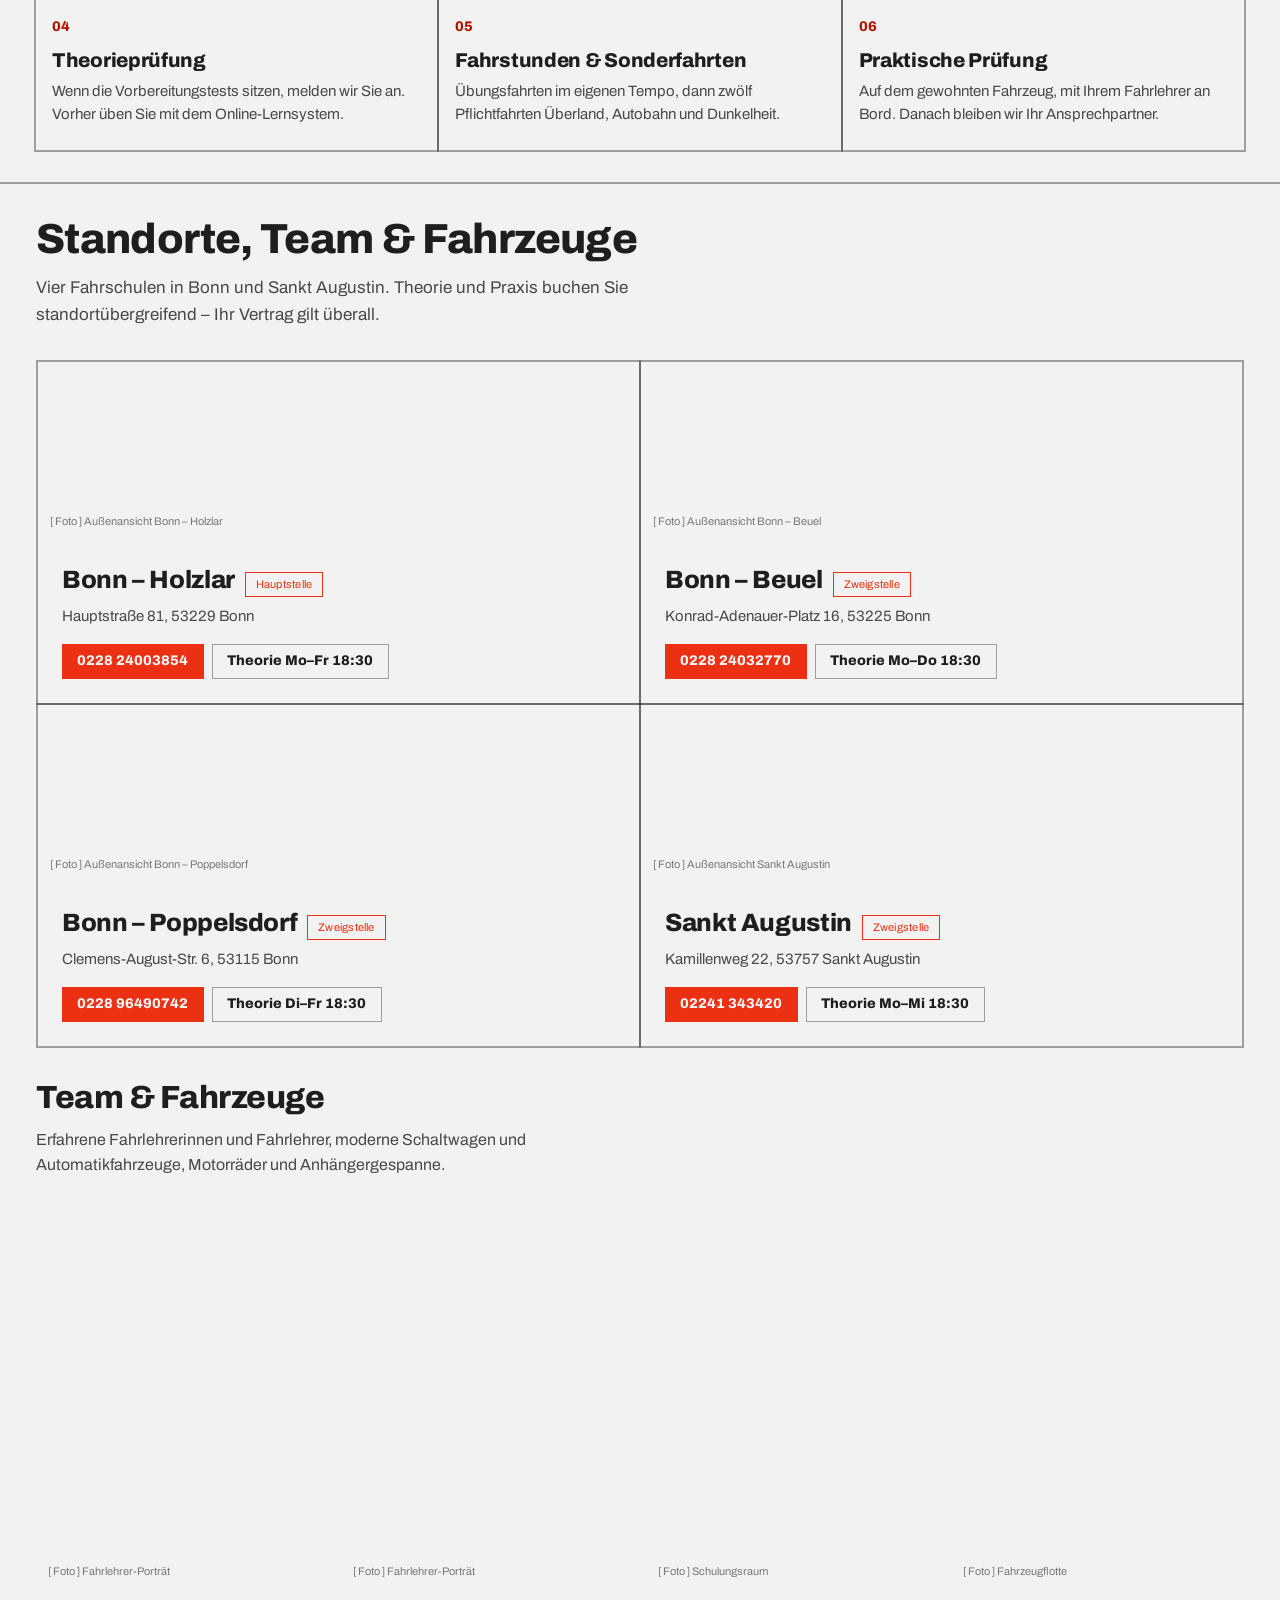
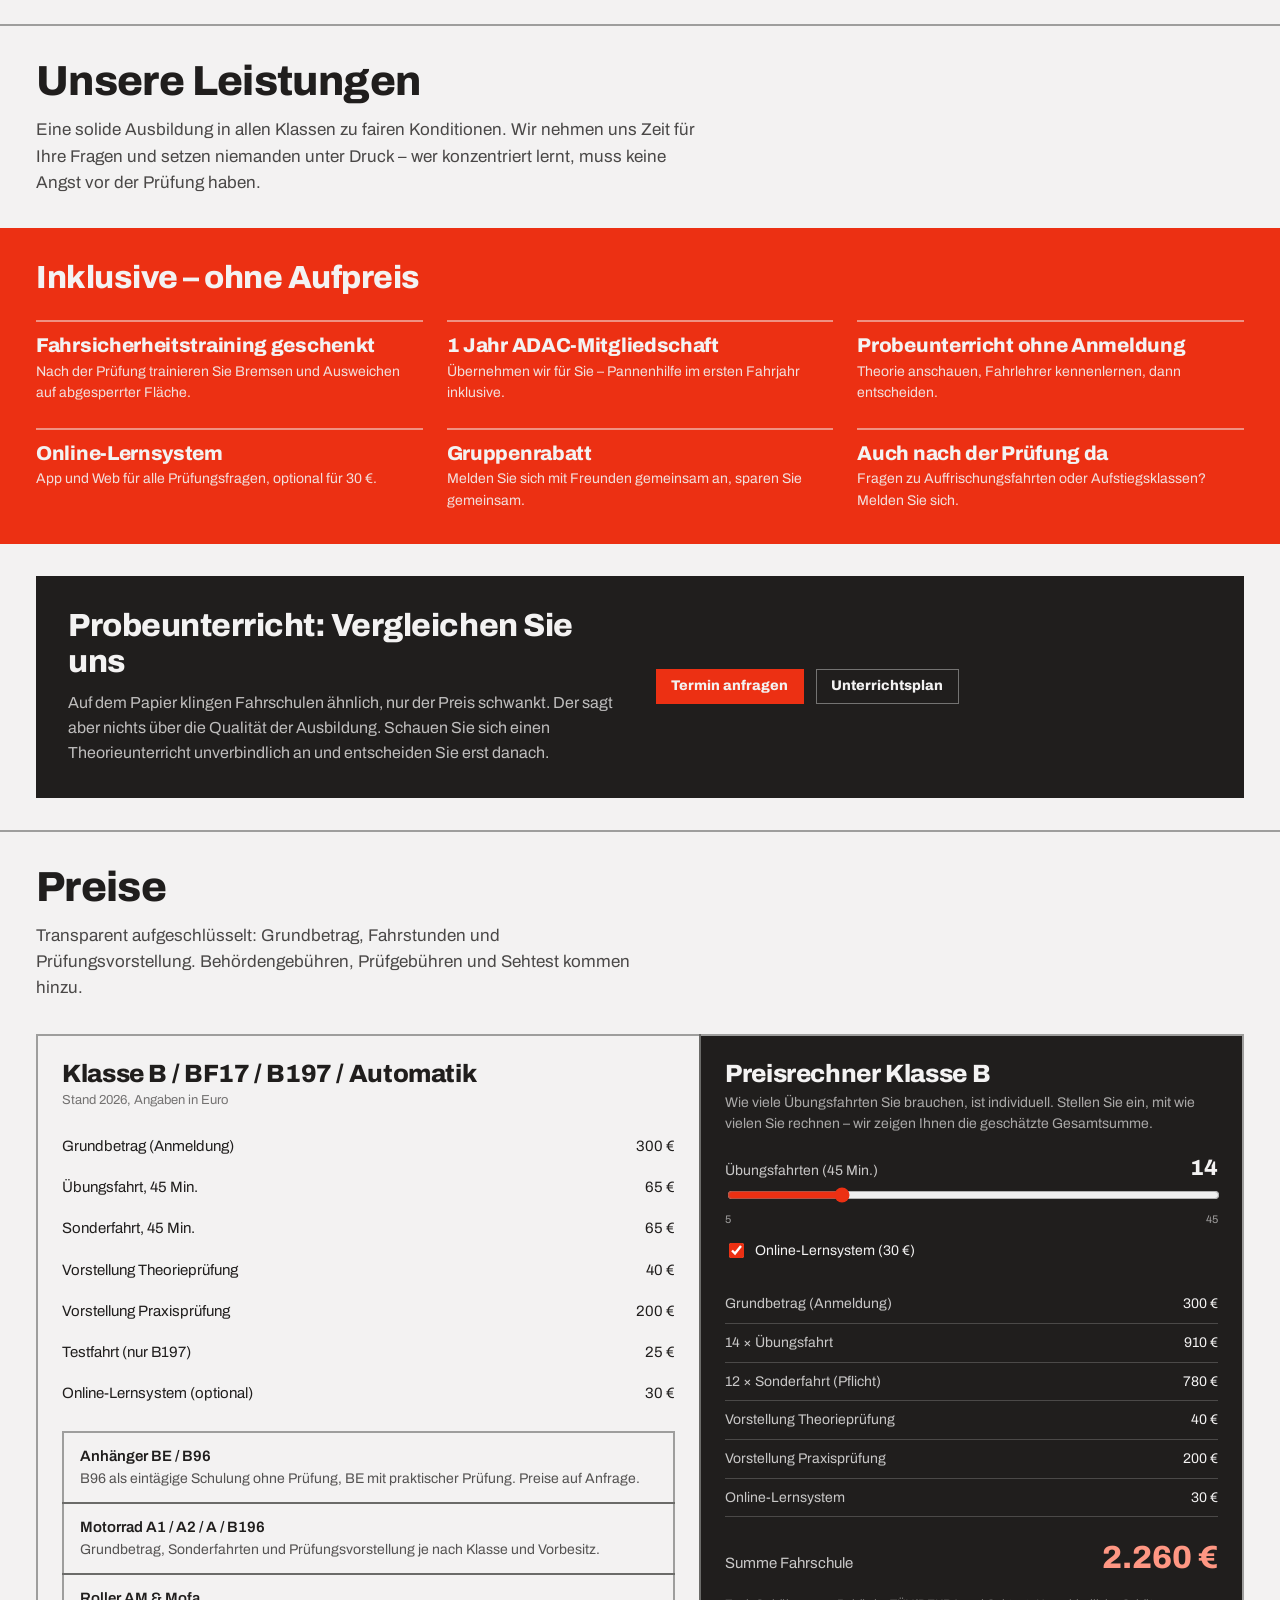
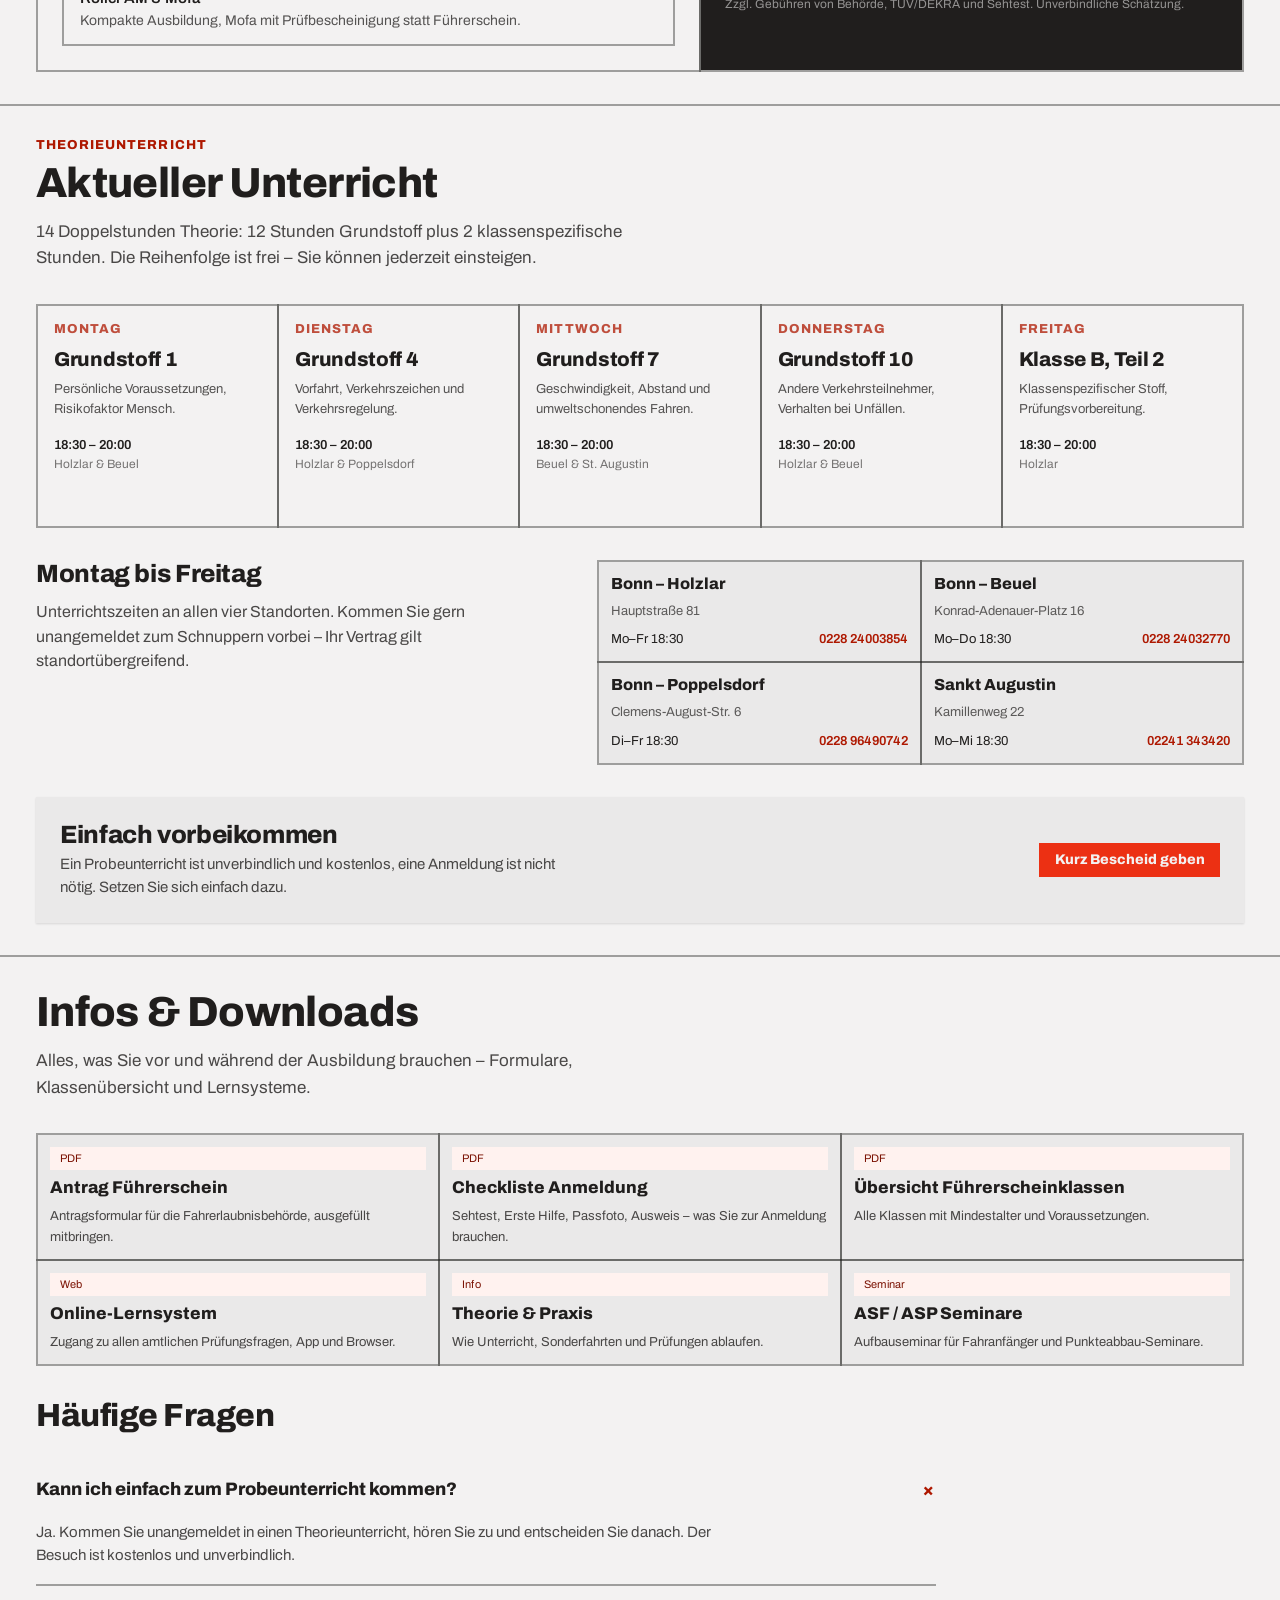
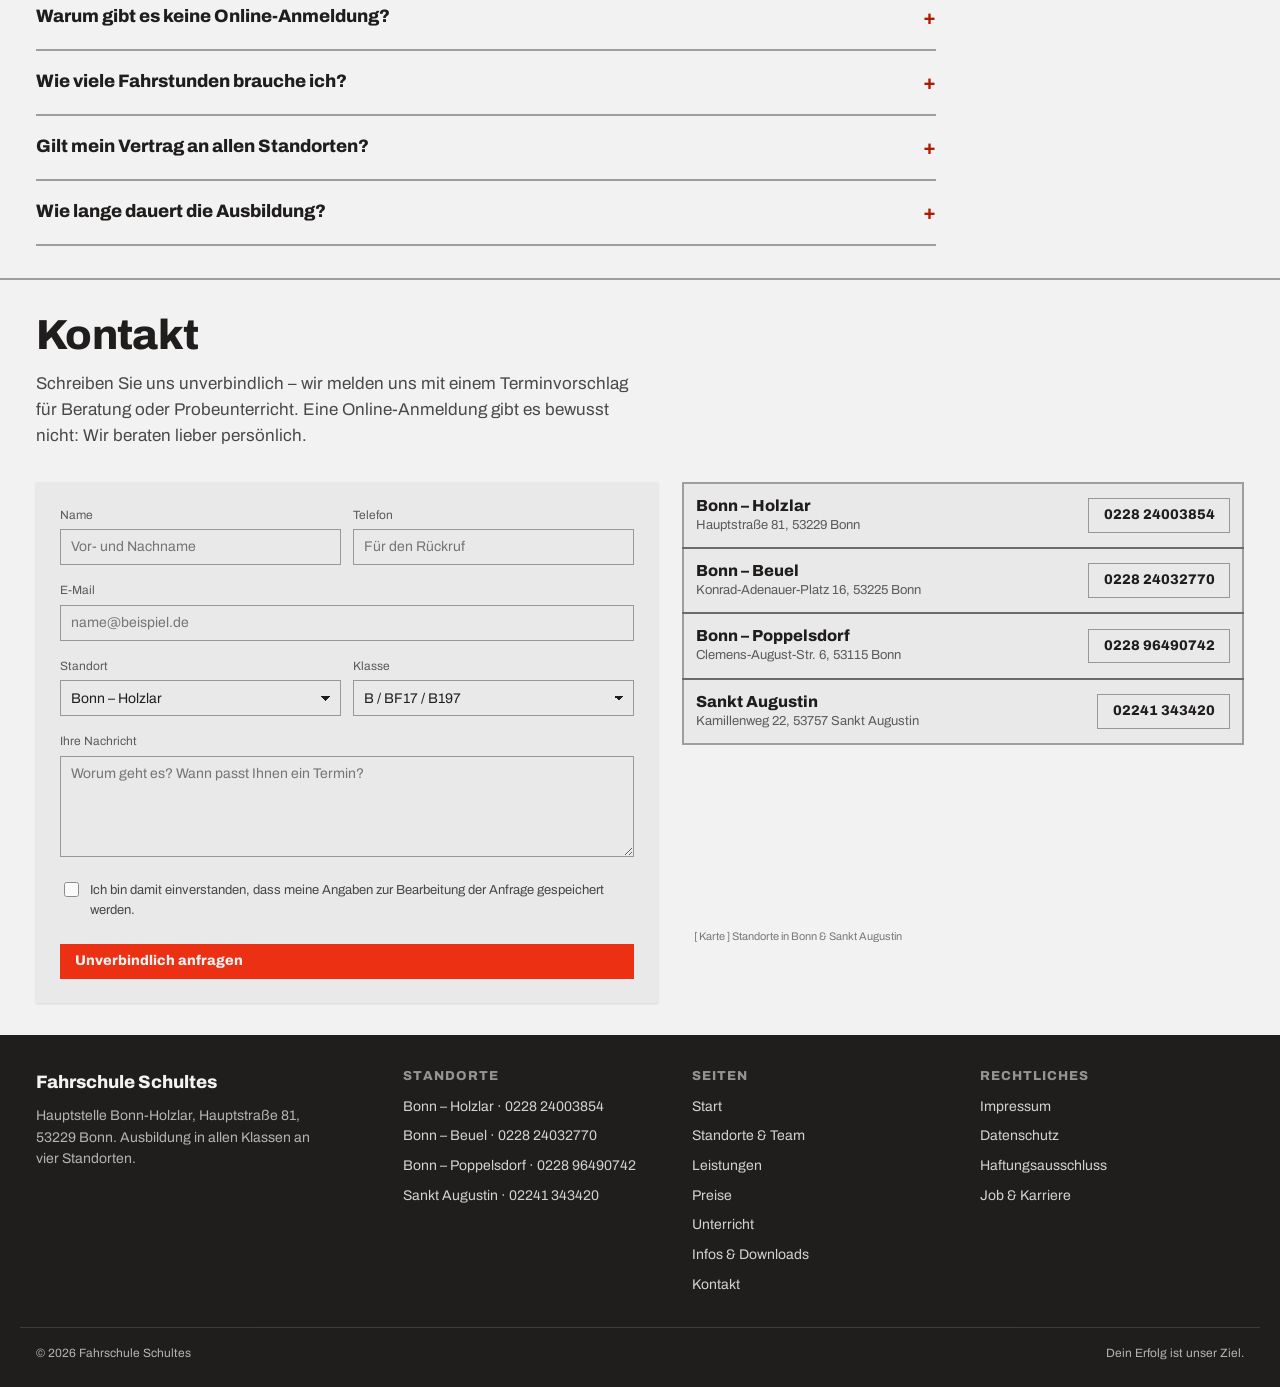
==== commit 2caa163c: "Rechtsseiten, Hero-Foto als <img>, graue Gitterflächen weg, Handy-Korrekturen - Impressum, Datenschu" ====
--- a/index.html
+++ b/index.html
@@ -10,11 +10,8 @@
 <meta property="og:description" content="Solide Ausbildung in allen Klassen, faire Preise und Fahrlehrer, die sich Zeit nehmen. Vier Standorte in Bonn und Sankt Augustin.">
 <meta property="og:type" content="website">
 <meta property="og:locale" content="de_DE">
-<link rel="preconnect" href="https://fonts.googleapis.com">
-<link rel="preconnect" href="https://fonts.gstatic.com" crossorigin>
-<link href="https://fonts.googleapis.com/css2?family=Archivo:wght@400;600;800&display=swap" rel="stylesheet">
+<link rel="preload" as="font" type="font/woff2" href="assets/fonts/archivo-latin.woff2" crossorigin>
 <link rel="stylesheet" href="assets/css/styles.css">
-<link rel="preload" as="image" href="assets/img/hero-color.jpg" fetchpriority="high">
 <link rel="icon" href="assets/img/logo.png">
 <meta property="og:image" content="https://filodeno555.github.io/fahrschule-schultes/assets/img/hero-color.jpg">
 <meta property="og:url" content="https://filodeno555.github.io/fahrschule-schultes/">
@@ -31,7 +28,7 @@
   <div class="masthead-spacer"></div>
   <div class="masthead-actions">
     <a href="tel:+4922824003854" class="btn btn-secondary btn-sm masthead-phone">0228 24003854</a>
-    <a href="#kontakt" class="btn btn-primary btn-sm">Probeunterricht</a>
+    <a href="#kontakt" class="btn btn-primary btn-sm masthead-cta">Probeunterricht</a>
   </div>
 </header>
 
@@ -53,7 +50,11 @@
   <!-- ══════════════════ START ══════════════════ -->
   <section class="section hero" id="start" aria-labelledby="start-title">
     <div class="hero-top">
-      <div class="hero-media" role="img" aria-label="Fahrschülerin am Steuer, Fahrlehrer auf dem Beifahrersitz während einer Übungsfahrt"></div>
+      <div class="hero-media">
+        <img class="hero-photo" src="assets/img/hero-color.jpg"
+             alt="Fahrschülerin am Steuer, Fahrlehrer auf dem Beifahrersitz während einer Übungsfahrt"
+             width="1600" height="900" fetchpriority="high" decoding="async">
+      </div>
       <div class="shell hero-inner">
         <p class="tag tag-outline" style="margin-bottom:var(--space-4)">Bonn · Beuel · Poppelsdorf · Sankt Augustin</p>
         <h1 class="hero-title" id="start-title">Führerschein mit Plan. Ohne Druck.</h1>
@@ -741,10 +742,10 @@
     <div class="footer-legal">
       <h2 class="eyebrow">Rechtliches</h2>
       <div class="footer-list">
-        <span>Impressum</span>
-        <span>Datenschutz</span>
-        <span>Haftungsausschluss</span>
-        <span>Job &amp; Karriere</span>
+        <a href="impressum.html">Impressum</a>
+        <a href="datenschutz.html">Datenschutz</a>
+        <a href="haftungsausschluss.html">Haftungsausschluss</a>
+        <a href="karriere.html">Job &amp; Karriere</a>
       </div>
     </div>
   </div>
--- a/assets/css/styles.css
+++ b/assets/css/styles.css
@@ -4,10 +4,33 @@
    flat, architectural, all Archivo, zero corner radius, strong 2px rules,
    a single red accent, photography in pure black and white.
 
-   Tokens are copied verbatim from the design system. The font is pulled in
-   with a <link> in the document head rather than an @import, so nothing
-   blocks the stylesheet.
+   Tokens are copied verbatim from the design system. The font is served from
+   this site, not from Google.
    ========================================================================= */
+
+/* ── Archivo, self-hosted ─────────────────────────────────────────────────
+   Served from this site rather than fonts.googleapis.com: a request to Google
+   would transmit every visitor's IP address to a third party, which needs
+   consent under the GDPR. Variable font — one file covers 400 to 800.
+   ────────────────────────────────────────────────────────────────────── */
+@font-face {
+  font-family: 'Archivo';
+  font-style: normal;
+  font-weight: 400 800;
+  font-stretch: 100%;
+  font-display: swap;
+  src: url('../fonts/archivo-latin.woff2') format('woff2');
+  unicode-range: U+0000-00FF, U+0131, U+0152-0153, U+02BB-02BC, U+02C6, U+02DA, U+02DC, U+0304, U+0308, U+0329, U+2000-206F, U+20AC, U+2122, U+2191, U+2193, U+2212, U+2215, U+FEFF, U+FFFD;
+}
+@font-face {
+  font-family: 'Archivo';
+  font-style: normal;
+  font-weight: 400 800;
+  font-stretch: 100%;
+  font-display: swap;
+  src: url('../fonts/archivo-latin-ext.woff2') format('woff2');
+  unicode-range: U+0100-02BA, U+02BD-02C5, U+02C7-02CC, U+02CE-02D7, U+02DD-02FF, U+0304, U+0308, U+0329, U+1D00-1DBF, U+1E00-1E9F, U+1EF2-1EFF, U+2020, U+20A0-20AB, U+20AD-20C0, U+2113, U+2C60-2C7F, U+A720-A7FF;
+}
 
 /* ── Tokens ───────────────────────────────────────────────────────────── */
 :root {
@@ -85,6 +108,7 @@
   font-size: 15px;
   line-height: 1.55;
   font-weight: 400;
+  overflow-wrap: break-word;
   -webkit-font-smoothing: antialiased;
 }
 
@@ -265,11 +289,13 @@
 .cells {
   display: grid;
   gap: var(--cell-line);
-  background: var(--color-divider);
-  border: var(--cell-line) solid var(--color-divider);
+  padding: var(--cell-line);
   grid-template-columns: repeat(var(--cols, 1), minmax(0, 1fr));
 }
-.cells > * { background: var(--color-bg); }
+.cells > * {
+  background: var(--color-bg);
+  outline: var(--cell-line) solid var(--color-divider);
+}
 .cells.auto { grid-template-columns: repeat(auto-fill, minmax(232px, 1fr)); }
 /* Cards keep the surface fill inside the grid; only the class cards sit on the
    page ground, as drawn. */
@@ -312,7 +338,45 @@
 .subnav-links a:hover { color: var(--color-accent); }
 .subnav-links a[aria-current="true"] { color: var(--color-accent); font-weight: 600; }
 
-/* ── Hero ─────────────────────────────────────────────────────────────── */
+/* ── Hero ─────────────────────────────────────────────────────────────────
+   The photograph runs full-bleed behind the hero. The ground colour is laid
+   over it as a scrim so the ink type, the red accent and the 2px rules keep
+   working unchanged — the photo sits behind the design, it doesn't replace it.
+
+   The photograph runs in colour at the client's request — the one exception to
+   the system's black-and-white rule for imagery. hero.jpg holds the same frame
+   in black and white if it ever needs to fall back in line.
+   ────────────────────────────────────────────────────────────────────── */
+.hero { padding-top: 0; padding-bottom: var(--space-8); }
+/* The photograph's band. It reaches from under the nav to just below the
+   buttons — the `hr` and the stats row sit outside it on plain ground, so no
+   small type ever lands on the photo. */
+.hero-top {
+  position: relative; isolation: isolate;
+  padding-block: var(--space-8);
+}
+.hero-media { position: absolute; inset: 0; z-index: -1; overflow: hidden; }
+/* A real element rather than a CSS background: it loads with the HTML, carries
+   its own alt text, and shows something even if this stylesheet ever fails. */
+.hero-photo {
+  position: absolute; inset: 0;
+  width: 100%; height: 100%;
+  object-fit: cover; object-position: 72% 32%;
+}
+/* The scrim: solid behind the type, then out of the way — the right third is
+   left almost untouched so the colour carries. */
+.hero-media::after {
+  content: ""; position: absolute; inset: 0;
+  background: linear-gradient(
+    100deg,
+    color-mix(in srgb, var(--color-bg) 96%, transparent) 0%,
+    color-mix(in srgb, var(--color-bg) 93%, transparent) 44%,
+    color-mix(in srgb, var(--color-bg) 46%, transparent) 68%,
+    color-mix(in srgb, var(--color-bg) 6%, transparent) 100%
+  );
+}
+.hero-inner { position: relative; }
+
 .hero-title {
   font-size: clamp(38px, 7.4vw, 68px);
   max-width: 820px;
@@ -536,6 +600,34 @@
 .contact-location .card-title { font-size: 16px; }
 .contact-location-address { font-size: 13px; opacity: 0.7; }
 
+/* ── Running text (legal pages, career page) ──────────────────────────── */
+.prose { max-width: 760px; }
+.prose h2 { font-size: 25px; margin: var(--space-8) 0 var(--space-3); }
+.prose h2:first-child { margin-top: 0; }
+.prose h3 { font-size: 18px; margin: var(--space-6) 0 var(--space-2); }
+.prose p { margin: 0 0 var(--space-4); }
+.prose ul { margin: 0 0 var(--space-4); padding-left: var(--space-4); }
+.prose li { margin-bottom: var(--space-1); }
+.prose .cells { max-width: none; }
+
+/* A gap only the operator can fill. Deliberately loud — it must not survive
+   into the published page unnoticed. */
+.fill {
+  display: inline-block;
+  background: var(--color-accent-100);
+  color: var(--color-accent-800);
+  border-bottom: 2px solid var(--color-accent);
+  padding: 2px 6px;
+}
+.fill::before { content: "AUSFÜLLEN: "; font-weight: 600; letter-spacing: 0.04em; font-size: 11px; }
+
+/* An instruction to whoever maintains the page, not a statement to the reader. */
+.note {
+  border-left: 2px solid var(--color-divider);
+  padding: var(--space-2) 0 var(--space-2) var(--space-4);
+  font-size: 14px; opacity: 0.75;
+}
+
 /* ── Footer ───────────────────────────────────────────────────────────── */
 .footer {
   background: var(--color-text); color: var(--color-bg);
@@ -578,6 +670,16 @@
   .callout { grid-template-columns: 1fr; gap: var(--space-6); }
   .stats { grid-template-columns: repeat(2, minmax(0, 1fr)); }
   .stats > div:nth-child(2n) { border-right: 0; }
+  /* Type spans more of the width here, so the scrim closes up accordingly. */
+  .hero-photo { object-position: 76% 30%; }
+  .hero-media::after {
+    background: linear-gradient(
+      100deg,
+      color-mix(in srgb, var(--color-bg) 96%, transparent) 0%,
+      color-mix(in srgb, var(--color-bg) 94%, transparent) 56%,
+      color-mix(in srgb, var(--color-bg) 58%, transparent) 100%
+    );
+  }
   .team-grid { grid-template-columns: repeat(2, minmax(0, 1fr)); }
   .split { gap: var(--space-6); }
 }
@@ -603,13 +705,29 @@
 .cell-title { font-size: 20px; }
 
 .section-lead { font-size: 16px; }
-  .cells { --cols: 1; }
+  .cells,
+  .cells.cols-2, .cells.cols-3, .cells.cols-4, .cells.cols-5 { --cols: 1; }
   .cells.auto { grid-template-columns: minmax(0, 1fr); }
   .poster-grid { grid-template-columns: minmax(0, 1fr); }
   .footer-grid { grid-template-columns: 1fr 1fr; }
   .footer-legal { grid-column: auto; }
   .form-pair { grid-template-columns: 1fr; }
   .week-day { min-height: 0; }
+  /* Below this the type spans the full width, so the photograph steps out from
+     behind it into a full-bleed band of its own — placed first, so it is still
+     the first thing on screen. */
+  .hero { padding-bottom: 0; }
+  .hero-top {
+    display: flex; flex-direction: column;
+    padding-top: 0; padding-bottom: 0;
+  }
+  .hero-media {
+    position: relative; inset: auto; z-index: 0; order: 0;
+    height: 240px; margin-bottom: var(--space-6);
+  }
+  .hero-photo { object-position: 68% 30%; }
+  .hero-media::after { background: none; }
+  .hero-inner { order: 1; }
   .callout, .poster > .shell { padding-inline: var(--space-4); }
   .callout { padding: var(--space-6) var(--space-4); }
   .contact-location { flex-direction: column; align-items: flex-start; }
@@ -630,8 +748,15 @@
   .hero-actions .btn { flex: 1 1 auto; }
 }
 
-/* The phone number in the sticky bar is the one action that may never wrap;
-   below this the label collapses to the dial icon area only. */
-@media (max-width: 420px) {
-  .masthead-phone { display: none; }
-}
+/* On a phone, calling is the most valuable action on the page, so the number
+   stays in the sticky bar and everything else gives way instead: first the
+   spacing tightens, then the CTA drops — it is still in the nav row right below
+   and as the hero's primary button. */
+@media (max-width: 460px) {
+  .seg { flex-wrap: wrap; }
+  .masthead-brand img { height: 20px; }
+  .masthead .btn-sm { font-size: 12px; padding: 6px 8px; }
+}
+@media (max-width: 360px) {
+  .masthead-cta { display: none; }
+}
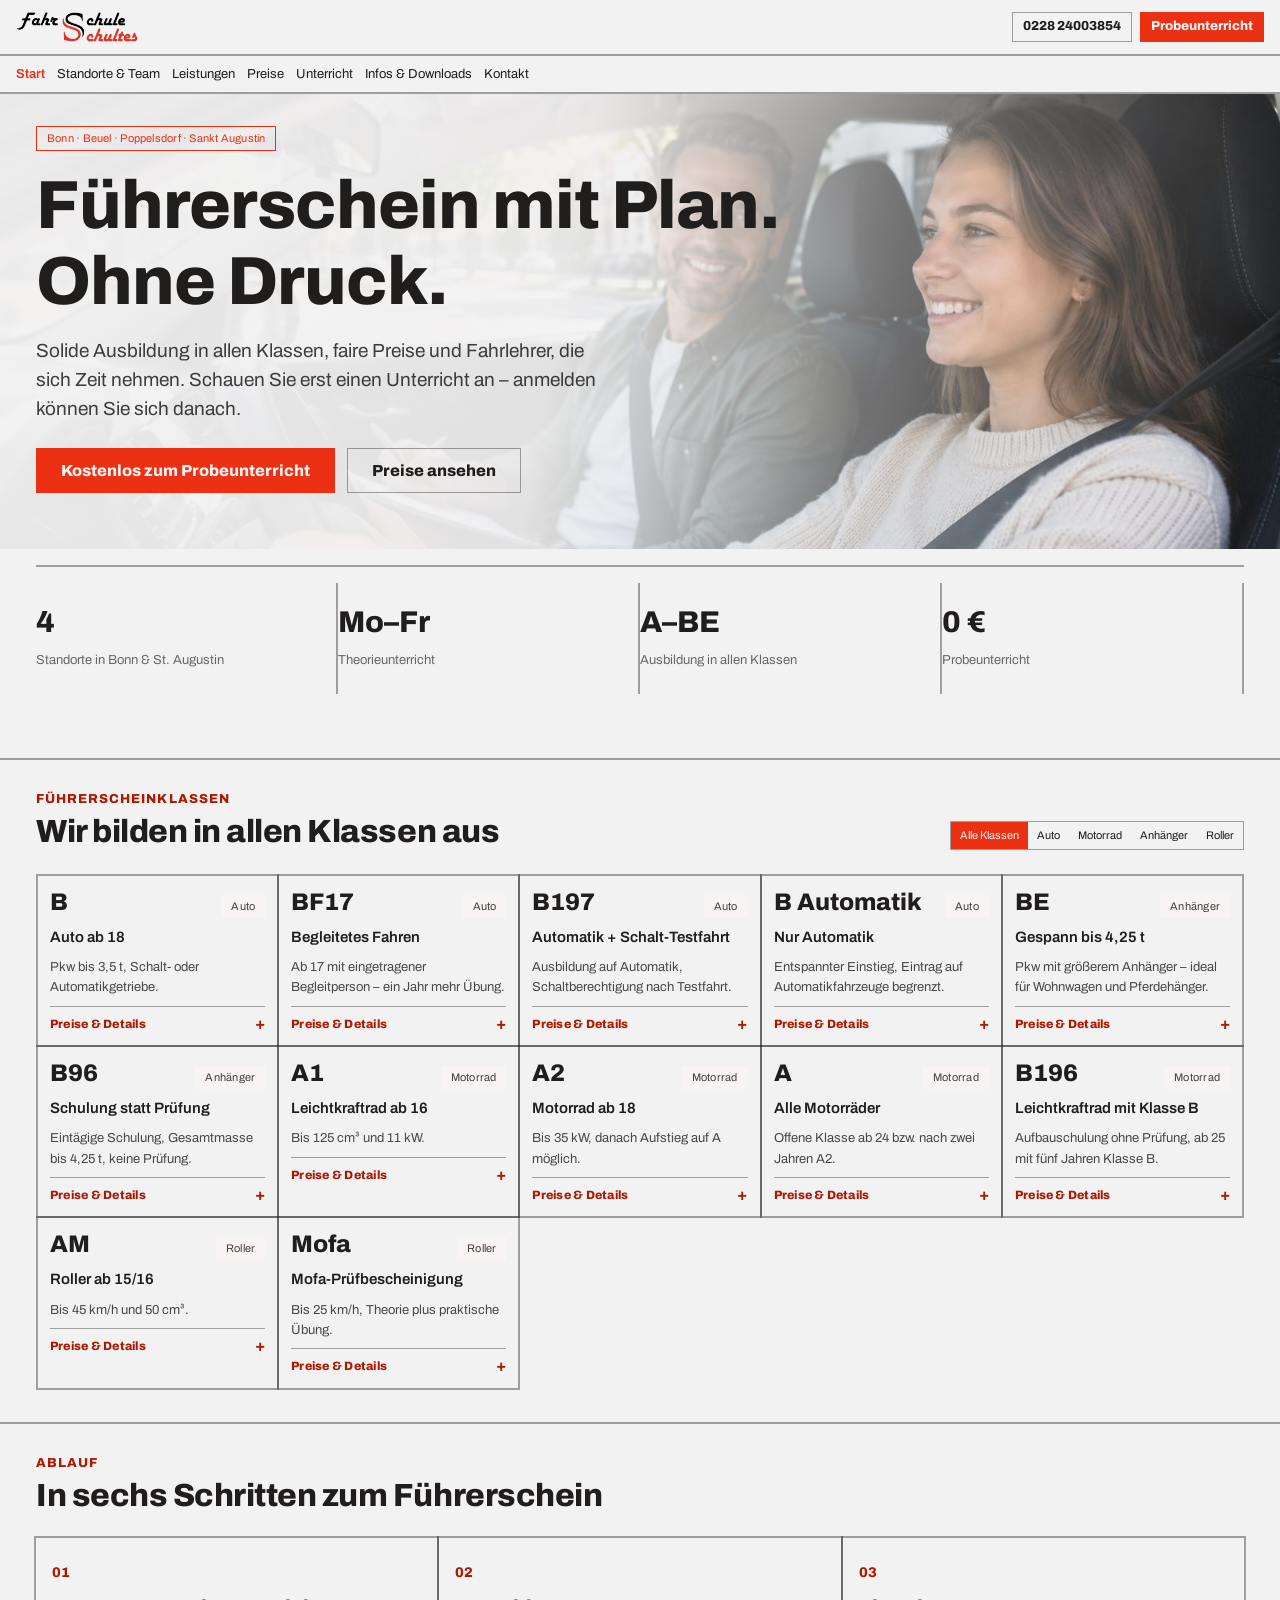
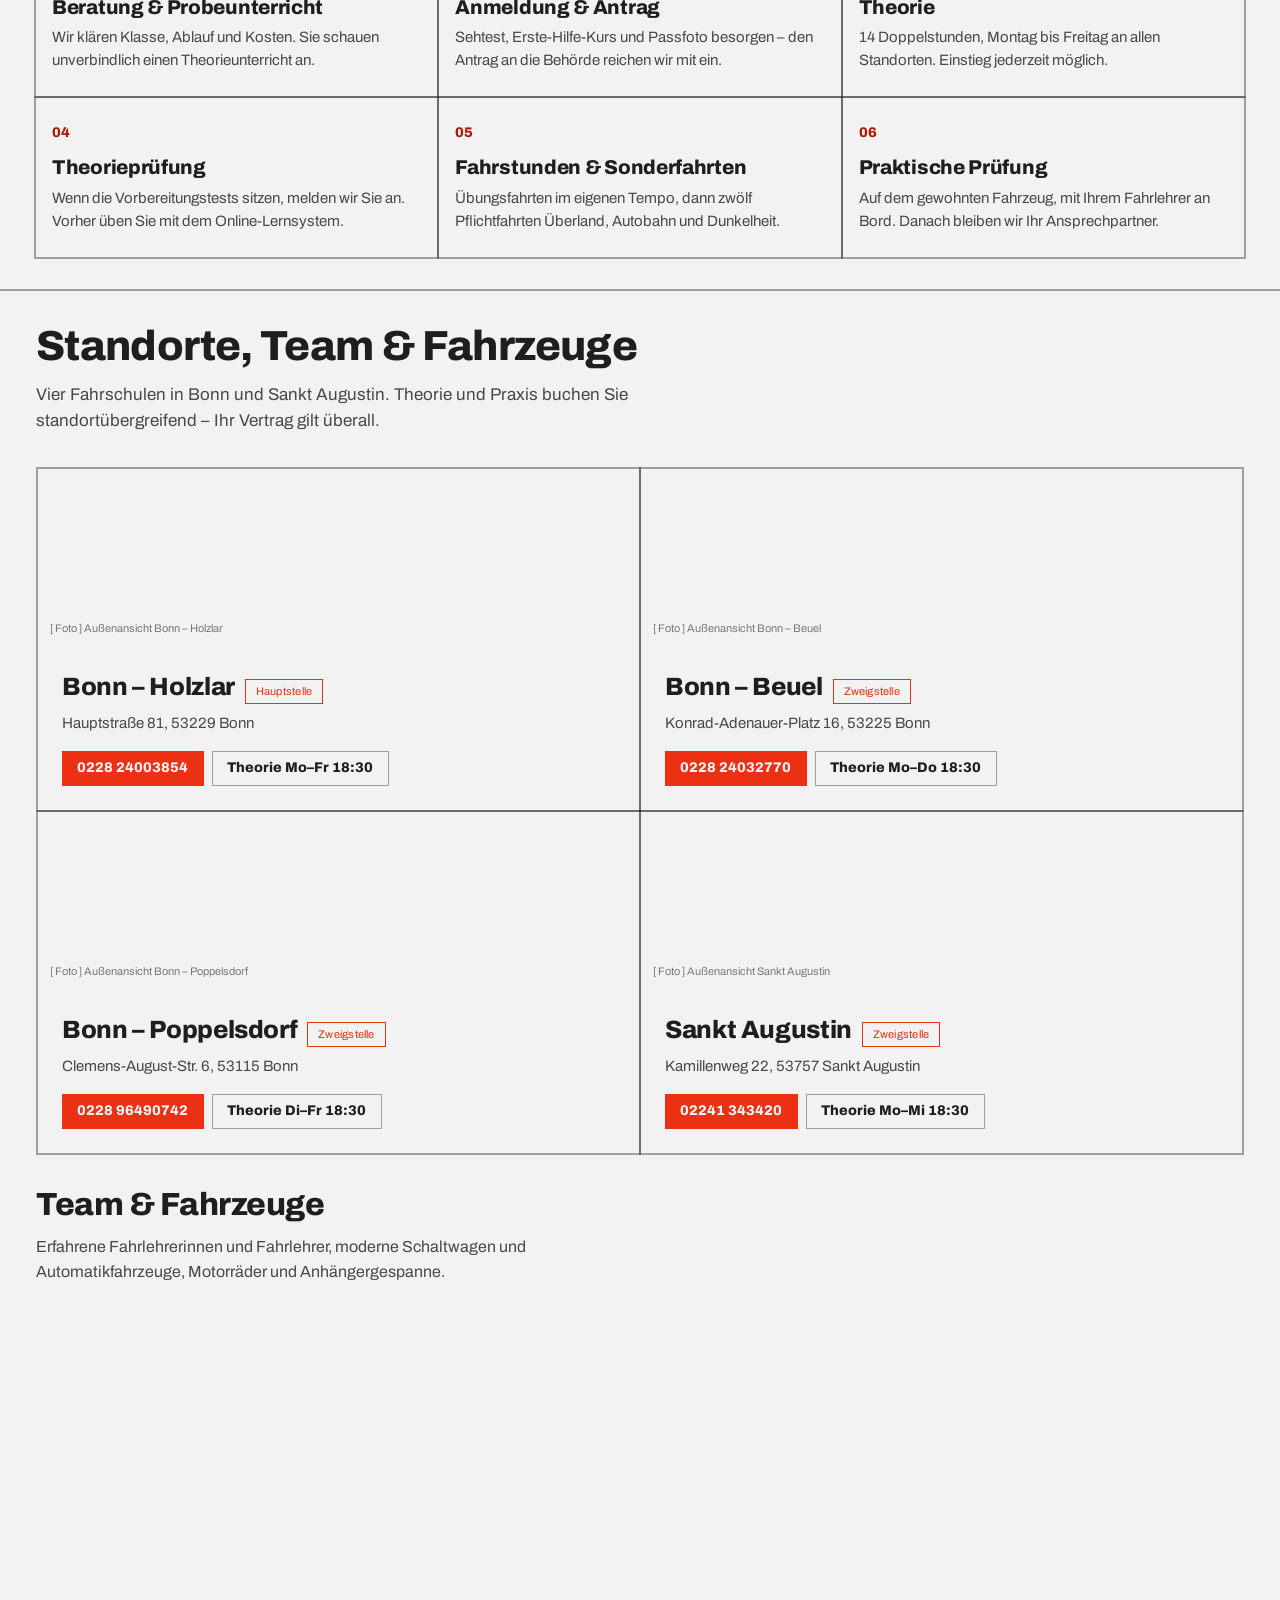
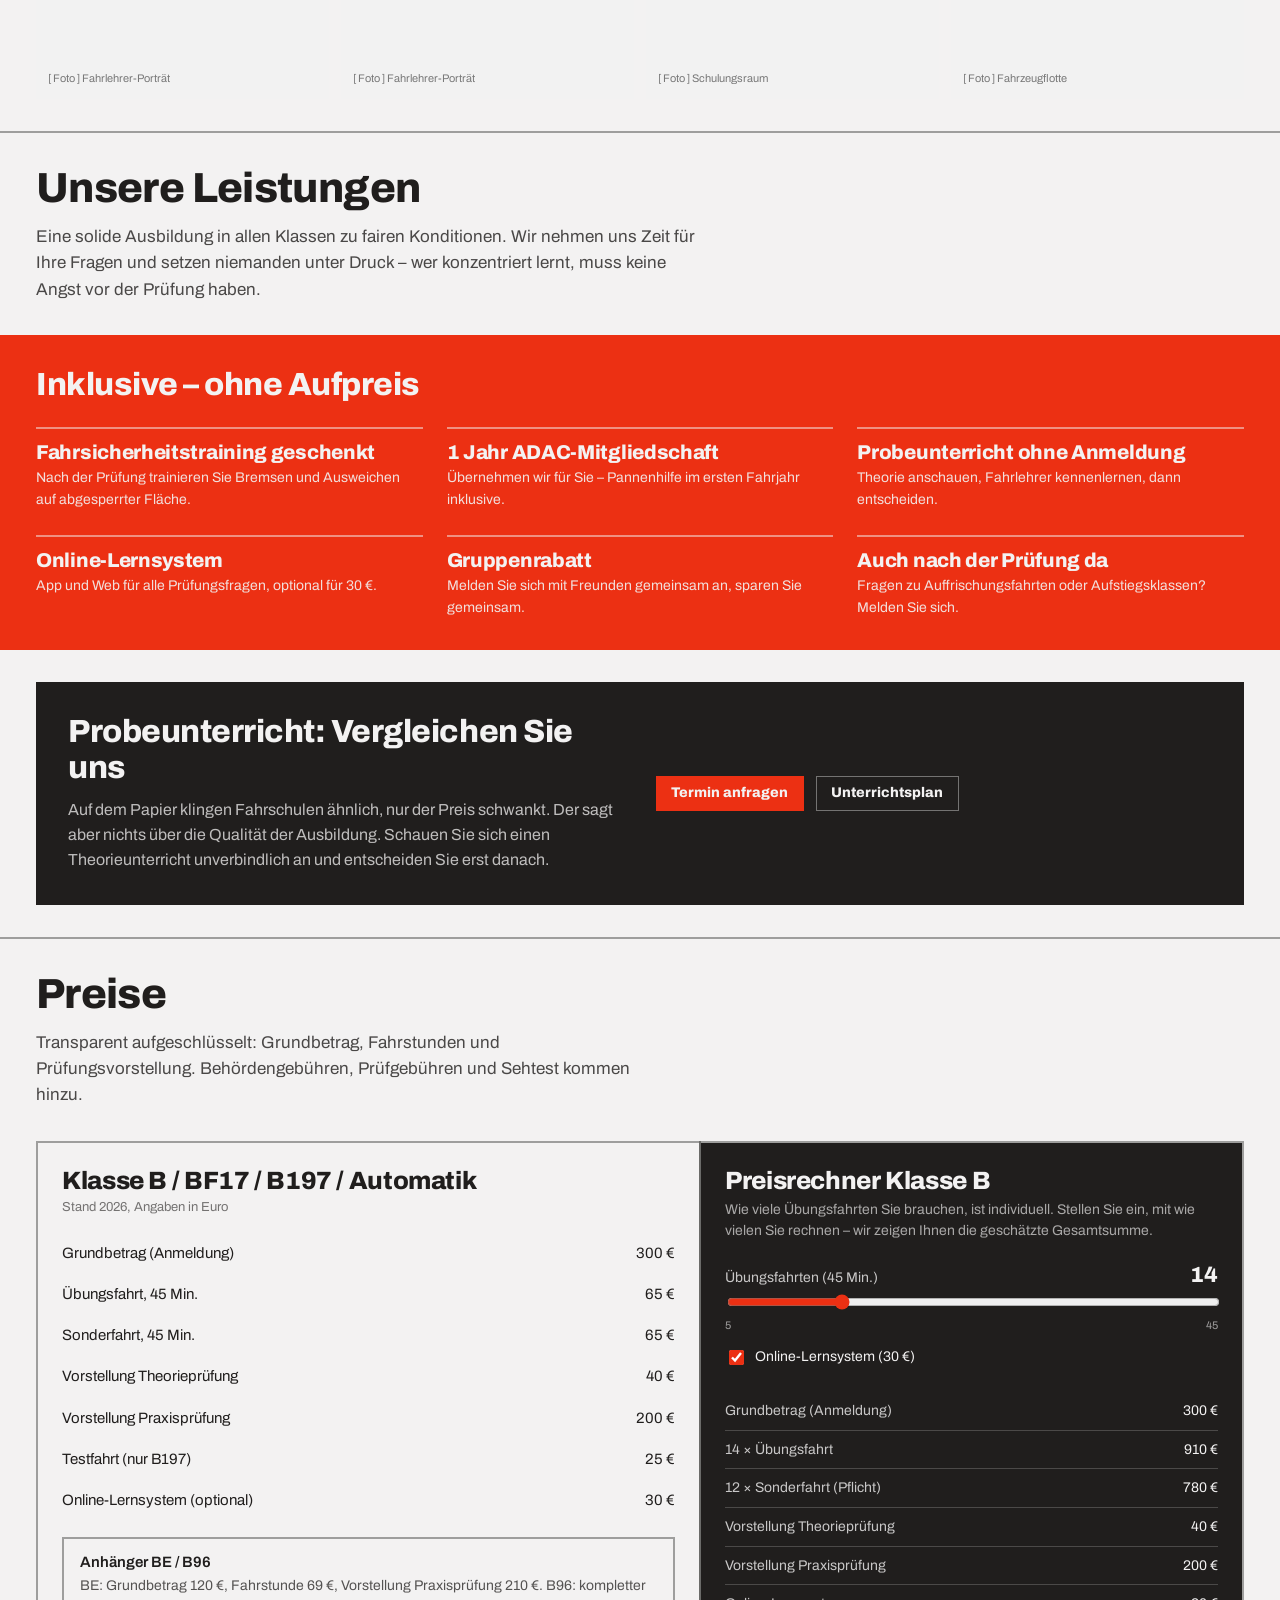
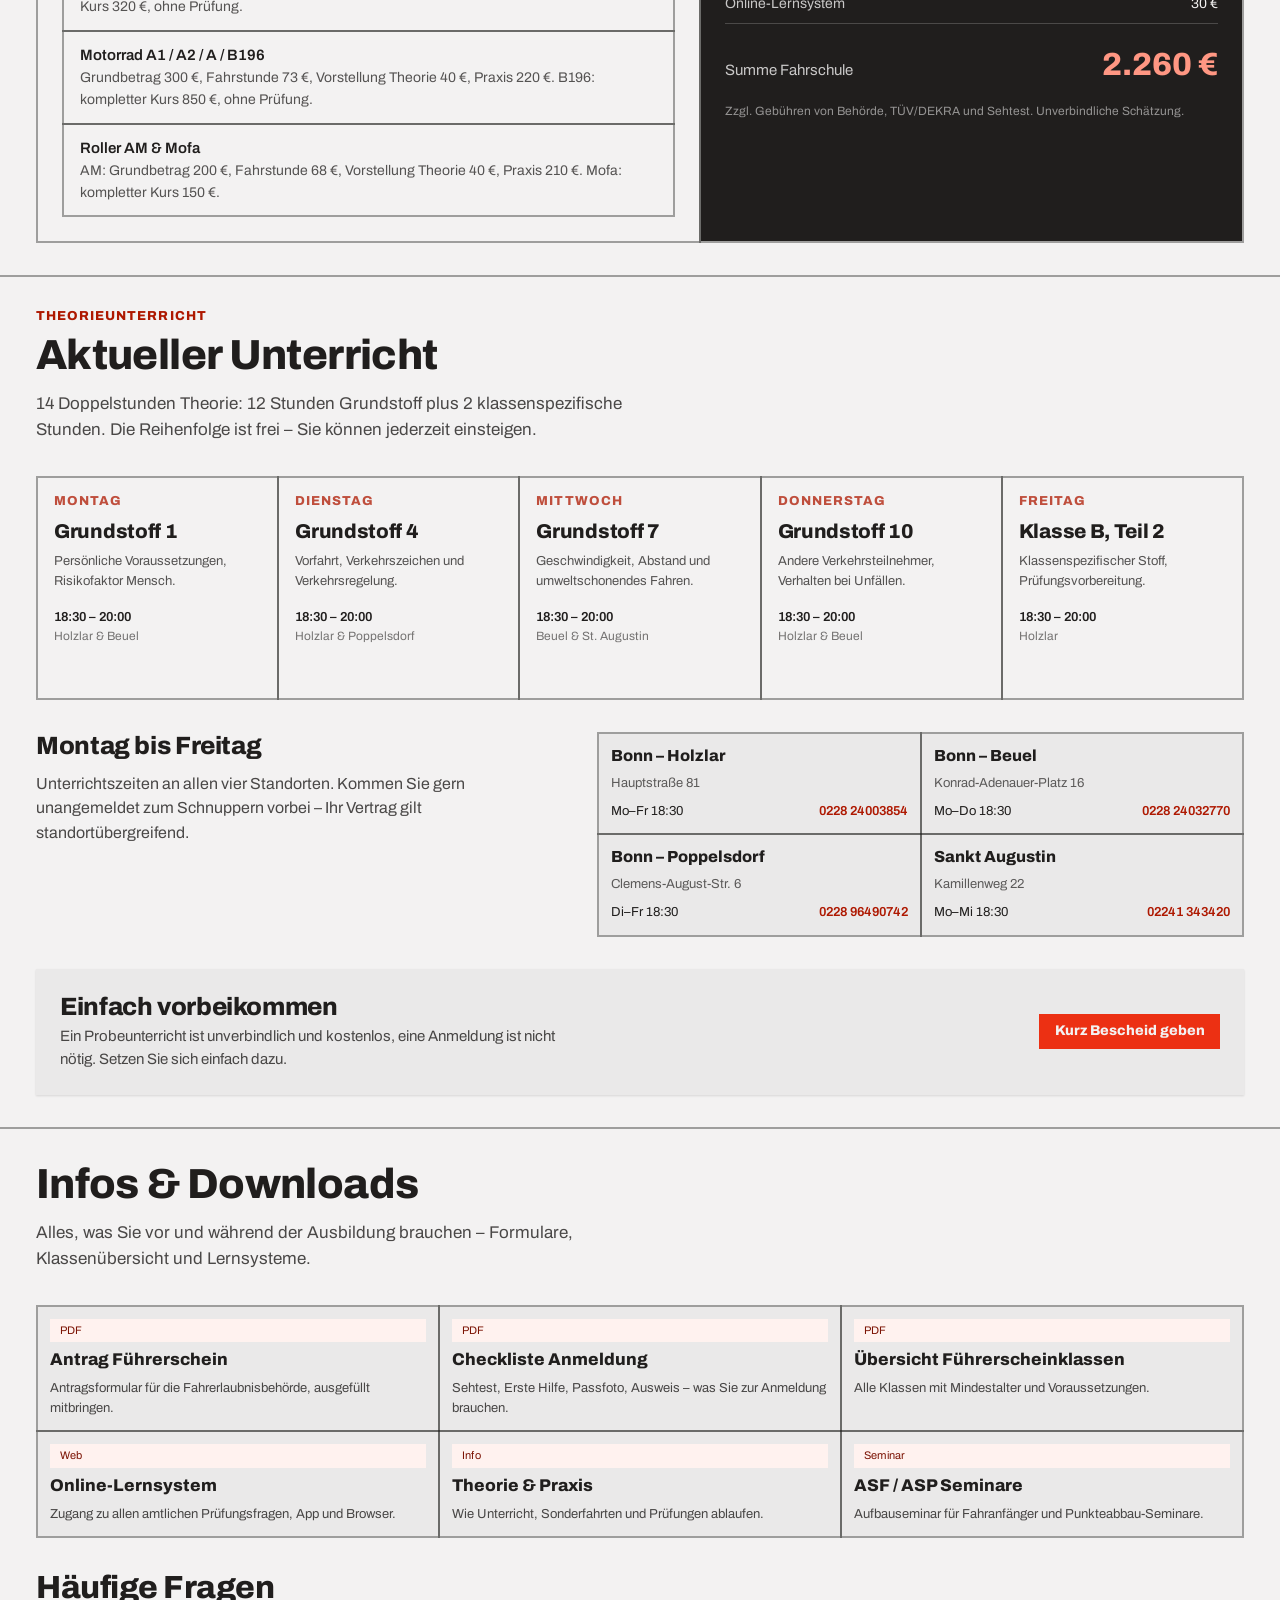
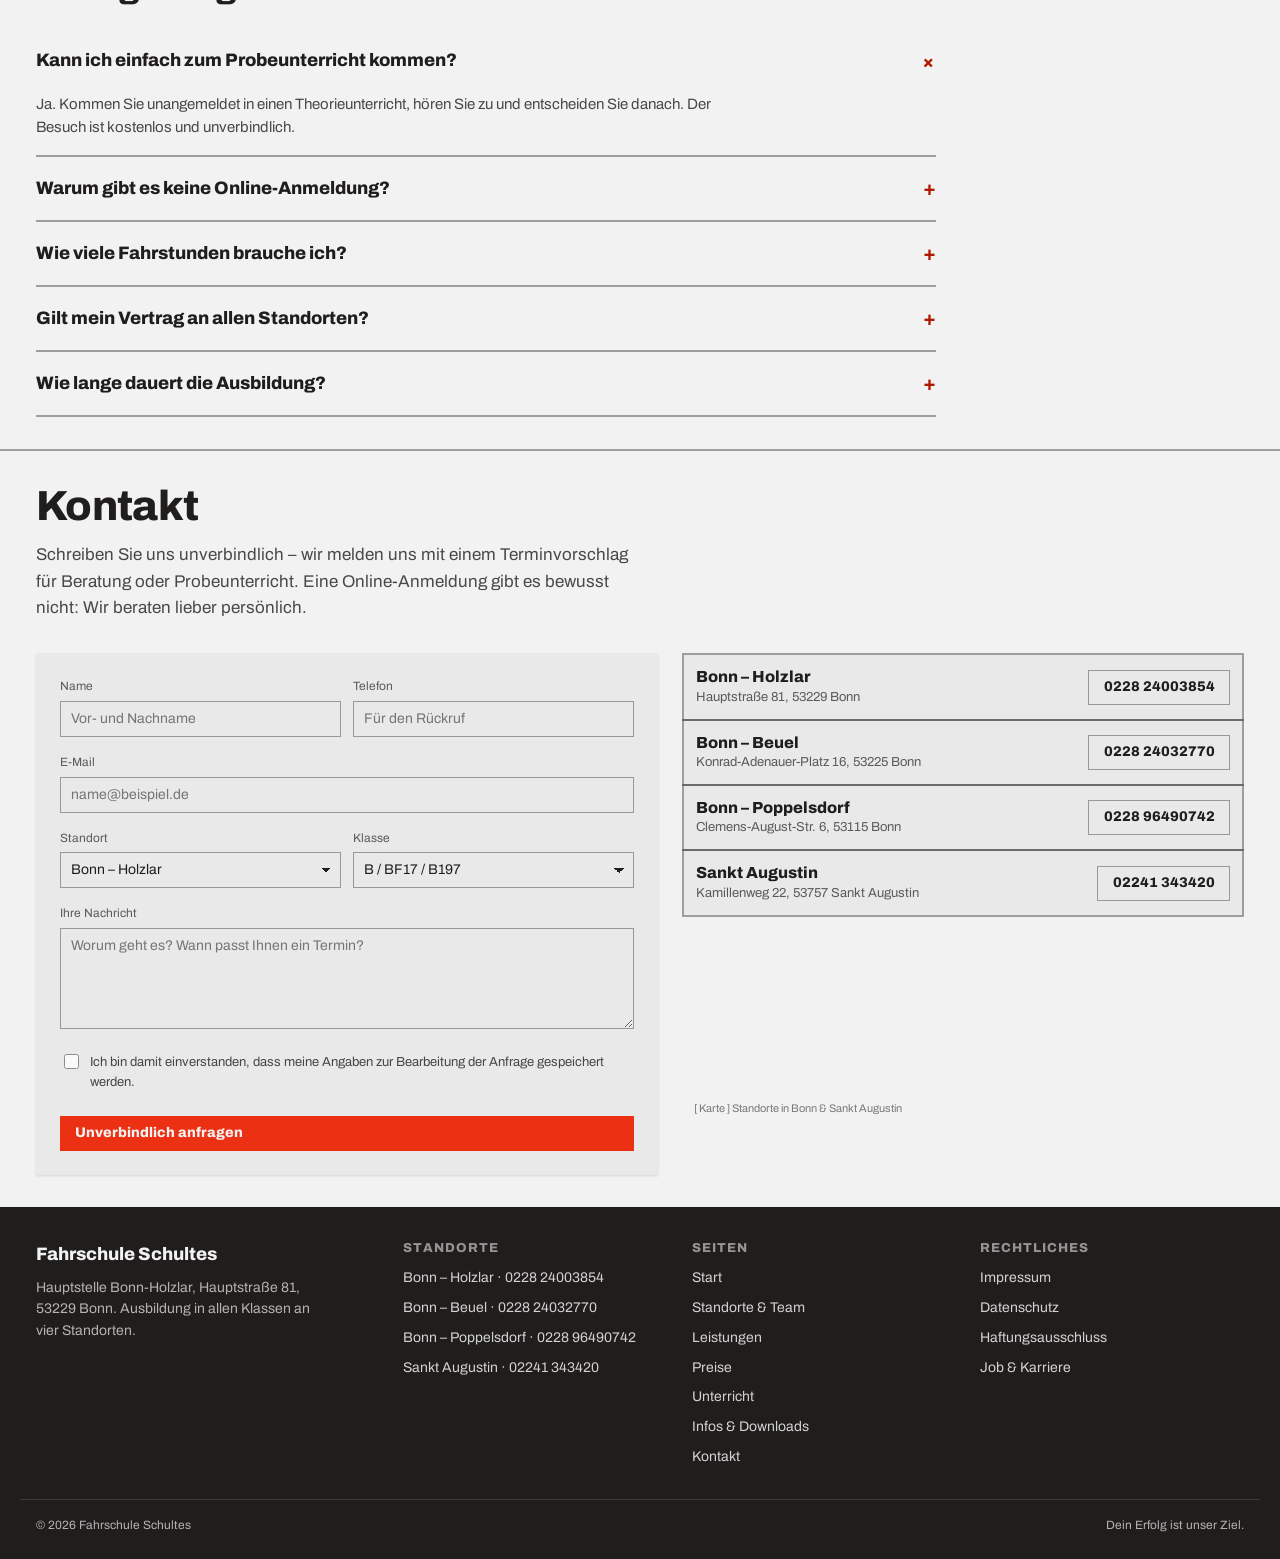
==== commit 48396ff6: "Klassenkarten aufklappbar, echte Preise übernommen Jede der zwölf Klassen öffnet sich per Klick und " ====
--- a/index.html
+++ b/index.html
@@ -106,102 +106,260 @@
       </div>
     </div>
     <div class="cells auto" data-class-grid>
-      <div class="card class-card" data-cat="Auto">
-        <div class="class-card-head">
-          <div class="card-title class-code">B</div>
-          <span class="tag tag-neutral">Auto</span>
-        </div>
-        <div class="class-title">Auto ab 18</div>
-        <p class="card-body">Pkw bis 3,5 t, Schalt- oder Automatikgetriebe.</p>
-      </div>
-      <div class="card class-card" data-cat="Auto">
-        <div class="class-card-head">
-          <div class="card-title class-code">BF17</div>
-          <span class="tag tag-neutral">Auto</span>
-        </div>
-        <div class="class-title">Begleitetes Fahren</div>
-        <p class="card-body">Ab 17 mit eingetragener Begleitperson – ein Jahr mehr Übung.</p>
-      </div>
-      <div class="card class-card" data-cat="Auto">
-        <div class="class-card-head">
-          <div class="card-title class-code">B197</div>
-          <span class="tag tag-neutral">Auto</span>
-        </div>
-        <div class="class-title">Automatik + Schalt-Testfahrt</div>
-        <p class="card-body">Ausbildung auf Automatik, Schaltberechtigung nach Testfahrt.</p>
-      </div>
-      <div class="card class-card" data-cat="Auto">
-        <div class="class-card-head">
-          <div class="card-title class-code">B Automatik</div>
-          <span class="tag tag-neutral">Auto</span>
-        </div>
-        <div class="class-title">Nur Automatik</div>
-        <p class="card-body">Entspannter Einstieg, Eintrag auf Automatikfahrzeuge begrenzt.</p>
-      </div>
-      <div class="card class-card" data-cat="Anhänger">
-        <div class="class-card-head">
-          <div class="card-title class-code">BE</div>
-          <span class="tag tag-neutral">Anhänger</span>
-        </div>
-        <div class="class-title">Gespann bis 4,25 t</div>
-        <p class="card-body">Pkw mit größerem Anhänger – ideal für Wohnwagen und Pferdehänger.</p>
-      </div>
-      <div class="card class-card" data-cat="Anhänger">
-        <div class="class-card-head">
-          <div class="card-title class-code">B96</div>
-          <span class="tag tag-neutral">Anhänger</span>
-        </div>
-        <div class="class-title">Schulung statt Prüfung</div>
-        <p class="card-body">Eintägige Schulung, Gesamtmasse bis 4,25 t, keine Prüfung.</p>
-      </div>
-      <div class="card class-card" data-cat="Motorrad">
-        <div class="class-card-head">
-          <div class="card-title class-code">A1</div>
-          <span class="tag tag-neutral">Motorrad</span>
-        </div>
-        <div class="class-title">Leichtkraftrad ab 16</div>
-        <p class="card-body">Bis 125 cm³ und 11 kW.</p>
-      </div>
-      <div class="card class-card" data-cat="Motorrad">
-        <div class="class-card-head">
-          <div class="card-title class-code">A2</div>
-          <span class="tag tag-neutral">Motorrad</span>
-        </div>
-        <div class="class-title">Motorrad ab 18</div>
-        <p class="card-body">Bis 35 kW, danach Aufstieg auf A möglich.</p>
-      </div>
-      <div class="card class-card" data-cat="Motorrad">
-        <div class="class-card-head">
-          <div class="card-title class-code">A</div>
-          <span class="tag tag-neutral">Motorrad</span>
-        </div>
-        <div class="class-title">Alle Motorräder</div>
-        <p class="card-body">Offene Klasse ab 24 bzw. nach zwei Jahren A2.</p>
-      </div>
-      <div class="card class-card" data-cat="Motorrad">
-        <div class="class-card-head">
-          <div class="card-title class-code">B196</div>
-          <span class="tag tag-neutral">Motorrad</span>
-        </div>
-        <div class="class-title">Leichtkraftrad mit Klasse B</div>
-        <p class="card-body">Aufbauschulung ohne Prüfung, ab 25 mit fünf Jahren Klasse B.</p>
-      </div>
-      <div class="card class-card" data-cat="Roller">
-        <div class="class-card-head">
-          <div class="card-title class-code">AM</div>
-          <span class="tag tag-neutral">Roller</span>
-        </div>
-        <div class="class-title">Roller ab 15/16</div>
-        <p class="card-body">Bis 45 km/h und 50 cm³.</p>
-      </div>
-      <div class="card class-card" data-cat="Roller">
-        <div class="class-card-head">
-          <div class="card-title class-code">Mofa</div>
-          <span class="tag tag-neutral">Roller</span>
-        </div>
-        <div class="class-title">Mofa-Prüfbescheinigung</div>
-        <p class="card-body">Bis 25 km/h, Theorie plus praktische Übung.</p>
-      </div>
+      <details class="card class-card" data-cat="Auto">
+        <summary class="class-summary">
+          <span class="class-card-head">
+            <span class="card-title class-code">B</span>
+            <span class="tag tag-neutral">Auto</span>
+          </span>
+          <span class="class-title">Auto ab 18</span>
+          <span class="card-body">Pkw bis 3,5 t, Schalt- oder Automatikgetriebe.</span>
+          <span class="class-more">Preise &amp; Details<span class="class-more-icon" aria-hidden="true">+</span></span>
+        </summary>
+        <div class="class-detail">
+        <div class="class-price-row"><span>Grundbetrag (Anmeldung)</span><span>300 €</span></div>
+        <div class="class-price-row"><span>Übungsfahrt, 45 Min.</span><span>65 €</span></div>
+        <div class="class-price-row"><span>Sonderfahrt, 45 Min.</span><span>65 €</span></div>
+        <div class="class-price-row"><span>Vorstellung Theorieprüfung</span><span>40 €</span></div>
+        <div class="class-price-row"><span>Vorstellung Praxisprüfung</span><span>200 €</span></div>
+        <div class="class-price-row"><span>Online-Lernsystem (optional)</span><span>30 €</span></div>
+        <p class="class-fineprint">Zzgl. Gebühren von Behörde, TÜV/DEKRA und Sehtest.</p>
+        <a class="btn btn-ghost class-cta" href="#kontakt">Beratung anfragen →</a>
+        </div>
+      </details>
+      <details class="card class-card" data-cat="Auto">
+        <summary class="class-summary">
+          <span class="class-card-head">
+            <span class="card-title class-code">BF17</span>
+            <span class="tag tag-neutral">Auto</span>
+          </span>
+          <span class="class-title">Begleitetes Fahren</span>
+          <span class="card-body">Ab 17 mit eingetragener Begleitperson – ein Jahr mehr Übung.</span>
+          <span class="class-more">Preise &amp; Details<span class="class-more-icon" aria-hidden="true">+</span></span>
+        </summary>
+        <div class="class-detail">
+        <div class="class-price-row"><span>Grundbetrag (Anmeldung)</span><span>300 €</span></div>
+        <div class="class-price-row"><span>Übungsfahrt, 45 Min.</span><span>65 €</span></div>
+        <div class="class-price-row"><span>Sonderfahrt, 45 Min.</span><span>65 €</span></div>
+        <div class="class-price-row"><span>Vorstellung Theorieprüfung</span><span>40 €</span></div>
+        <div class="class-price-row"><span>Vorstellung Praxisprüfung</span><span>200 €</span></div>
+        <div class="class-price-row"><span>Online-Lernsystem (optional)</span><span>30 €</span></div>
+        <p class="class-note">Preise wie Klasse B. Zusätzlich tragen wir Ihre Begleitpersonen in die Prüfungsbescheinigung ein.</p>
+        <p class="class-fineprint">Zzgl. Gebühren von Behörde, TÜV/DEKRA und Sehtest.</p>
+        <a class="btn btn-ghost class-cta" href="#kontakt">Beratung anfragen →</a>
+        </div>
+      </details>
+      <details class="card class-card" data-cat="Auto">
+        <summary class="class-summary">
+          <span class="class-card-head">
+            <span class="card-title class-code">B197</span>
+            <span class="tag tag-neutral">Auto</span>
+          </span>
+          <span class="class-title">Automatik + Schalt-Testfahrt</span>
+          <span class="card-body">Ausbildung auf Automatik, Schaltberechtigung nach Testfahrt.</span>
+          <span class="class-more">Preise &amp; Details<span class="class-more-icon" aria-hidden="true">+</span></span>
+        </summary>
+        <div class="class-detail">
+        <div class="class-price-row"><span>Grundbetrag (Anmeldung)</span><span>300 €</span></div>
+        <div class="class-price-row"><span>Übungsfahrt, 45 Min.</span><span>65 €</span></div>
+        <div class="class-price-row"><span>Sonderfahrt, 45 Min.</span><span>65 €</span></div>
+        <div class="class-price-row"><span>Vorstellung Theorieprüfung</span><span>40 €</span></div>
+        <div class="class-price-row"><span>Vorstellung Praxisprüfung</span><span>200 €</span></div>
+        <div class="class-price-row"><span>Testfahrt (nur B197)</span><span>25 €</span></div>
+        <div class="class-price-row"><span>Online-Lernsystem (optional)</span><span>30 €</span></div>
+        <p class="class-note">Sie lernen auf Automatik und weisen die Schaltkompetenz in einer Testfahrt nach – im Führerschein steht danach keine Automatikbeschränkung.</p>
+        <p class="class-fineprint">Zzgl. Gebühren von Behörde, TÜV/DEKRA und Sehtest.</p>
+        <a class="btn btn-ghost class-cta" href="#kontakt">Beratung anfragen →</a>
+        </div>
+      </details>
+      <details class="card class-card" data-cat="Auto">
+        <summary class="class-summary">
+          <span class="class-card-head">
+            <span class="card-title class-code">B Automatik</span>
+            <span class="tag tag-neutral">Auto</span>
+          </span>
+          <span class="class-title">Nur Automatik</span>
+          <span class="card-body">Entspannter Einstieg, Eintrag auf Automatikfahrzeuge begrenzt.</span>
+          <span class="class-more">Preise &amp; Details<span class="class-more-icon" aria-hidden="true">+</span></span>
+        </summary>
+        <div class="class-detail">
+        <div class="class-price-row"><span>Grundbetrag (Anmeldung)</span><span>300 €</span></div>
+        <div class="class-price-row"><span>Übungsfahrt, 45 Min.</span><span>65 €</span></div>
+        <div class="class-price-row"><span>Sonderfahrt, 45 Min.</span><span>65 €</span></div>
+        <div class="class-price-row"><span>Vorstellung Theorieprüfung</span><span>40 €</span></div>
+        <div class="class-price-row"><span>Vorstellung Praxisprüfung</span><span>200 €</span></div>
+        <div class="class-price-row"><span>Online-Lernsystem (optional)</span><span>30 €</span></div>
+        <p class="class-note">Preise wie Klasse B. Der Eintrag bleibt auf Automatikfahrzeuge begrenzt – wer das später ändern möchte, macht die Testfahrt nach B197.</p>
+        <p class="class-fineprint">Zzgl. Gebühren von Behörde, TÜV/DEKRA und Sehtest.</p>
+        <a class="btn btn-ghost class-cta" href="#kontakt">Beratung anfragen →</a>
+        </div>
+      </details>
+      <details class="card class-card" data-cat="Anhänger">
+        <summary class="class-summary">
+          <span class="class-card-head">
+            <span class="card-title class-code">BE</span>
+            <span class="tag tag-neutral">Anhänger</span>
+          </span>
+          <span class="class-title">Gespann bis 4,25 t</span>
+          <span class="card-body">Pkw mit größerem Anhänger – ideal für Wohnwagen und Pferdehänger.</span>
+          <span class="class-more">Preise &amp; Details<span class="class-more-icon" aria-hidden="true">+</span></span>
+        </summary>
+        <div class="class-detail">
+        <div class="class-price-row"><span>Grundbetrag (Anmeldung)</span><span>120 €</span></div>
+        <div class="class-price-row"><span>Übungsfahrt, 45 Min.</span><span>69 €</span></div>
+        <div class="class-price-row"><span>Sonderfahrt, 45 Min.</span><span>69 €</span></div>
+        <div class="class-price-row"><span>Vorstellung Praxisprüfung</span><span>210 €</span></div>
+        <p class="class-note">Keine Theorieprüfung – nur die praktische Prüfung.</p>
+        <p class="class-fineprint">Zzgl. Gebühren von Behörde, TÜV/DEKRA und Sehtest.</p>
+        <a class="btn btn-ghost class-cta" href="#kontakt">Beratung anfragen →</a>
+        </div>
+      </details>
+      <details class="card class-card" data-cat="Anhänger">
+        <summary class="class-summary">
+          <span class="class-card-head">
+            <span class="card-title class-code">B96</span>
+            <span class="tag tag-neutral">Anhänger</span>
+          </span>
+          <span class="class-title">Schulung statt Prüfung</span>
+          <span class="card-body">Eintägige Schulung, Gesamtmasse bis 4,25 t, keine Prüfung.</span>
+          <span class="class-more">Preise &amp; Details<span class="class-more-icon" aria-hidden="true">+</span></span>
+        </summary>
+        <div class="class-detail">
+        <div class="class-price-lead"><span>Kompletter Kurs</span><span>320 €</span></div>
+        <p class="class-detail-label">Inhalt</p>
+        <ul class="class-content">
+          <li>2,5 Stunden theoretischer Unterricht</li>
+          <li>3,5 Stunden praktischer Umgang mit dem Anhänger</li>
+          <li>1 Stunde Fahrt im öffentlichen Straßenverkehr</li>
+        </ul>
+        <p class="class-note">Abschluss ohne Prüfung – Sie erhalten den Eintrag nach der Schulung.</p>
+        <a class="btn btn-ghost class-cta" href="#kontakt">Beratung anfragen →</a>
+        </div>
+      </details>
+      <details class="card class-card" data-cat="Motorrad">
+        <summary class="class-summary">
+          <span class="class-card-head">
+            <span class="card-title class-code">A1</span>
+            <span class="tag tag-neutral">Motorrad</span>
+          </span>
+          <span class="class-title">Leichtkraftrad ab 16</span>
+          <span class="card-body">Bis 125 cm³ und 11 kW.</span>
+          <span class="class-more">Preise &amp; Details<span class="class-more-icon" aria-hidden="true">+</span></span>
+        </summary>
+        <div class="class-detail">
+        <div class="class-price-row"><span>Grundbetrag (Anmeldung)</span><span>300 €</span></div>
+        <div class="class-price-row"><span>Übungsfahrt, 45 Min.</span><span>73 €</span></div>
+        <div class="class-price-row"><span>Sonderfahrt, 45 Min.</span><span>73 €</span></div>
+        <div class="class-price-row"><span>Vorstellung Theorieprüfung</span><span>40 €</span></div>
+        <div class="class-price-row"><span>Vorstellung Praxisprüfung</span><span>220 €</span></div>
+        <div class="class-price-row"><span>Online-Lernsystem (optional)</span><span>30 €</span></div>
+        <p class="class-fineprint">Zzgl. Gebühren von Behörde, TÜV/DEKRA und Sehtest.</p>
+        <a class="btn btn-ghost class-cta" href="#kontakt">Beratung anfragen →</a>
+        </div>
+      </details>
+      <details class="card class-card" data-cat="Motorrad">
+        <summary class="class-summary">
+          <span class="class-card-head">
+            <span class="card-title class-code">A2</span>
+            <span class="tag tag-neutral">Motorrad</span>
+          </span>
+          <span class="class-title">Motorrad ab 18</span>
+          <span class="card-body">Bis 35 kW, danach Aufstieg auf A möglich.</span>
+          <span class="class-more">Preise &amp; Details<span class="class-more-icon" aria-hidden="true">+</span></span>
+        </summary>
+        <div class="class-detail">
+        <div class="class-price-row"><span>Grundbetrag (Anmeldung)</span><span>300 €</span></div>
+        <div class="class-price-row"><span>Übungsfahrt, 45 Min.</span><span>73 €</span></div>
+        <div class="class-price-row"><span>Sonderfahrt, 45 Min.</span><span>73 €</span></div>
+        <div class="class-price-row"><span>Vorstellung Theorieprüfung</span><span>40 €</span></div>
+        <div class="class-price-row"><span>Vorstellung Praxisprüfung</span><span>220 €</span></div>
+        <div class="class-price-row"><span>Online-Lernsystem (optional)</span><span>30 €</span></div>
+        <p class="class-fineprint">Zzgl. Gebühren von Behörde, TÜV/DEKRA und Sehtest.</p>
+        <a class="btn btn-ghost class-cta" href="#kontakt">Beratung anfragen →</a>
+        </div>
+      </details>
+      <details class="card class-card" data-cat="Motorrad">
+        <summary class="class-summary">
+          <span class="class-card-head">
+            <span class="card-title class-code">A</span>
+            <span class="tag tag-neutral">Motorrad</span>
+          </span>
+          <span class="class-title">Alle Motorräder</span>
+          <span class="card-body">Offene Klasse ab 24 bzw. nach zwei Jahren A2.</span>
+          <span class="class-more">Preise &amp; Details<span class="class-more-icon" aria-hidden="true">+</span></span>
+        </summary>
+        <div class="class-detail">
+        <div class="class-price-row"><span>Grundbetrag (Anmeldung)</span><span>300 €</span></div>
+        <div class="class-price-row"><span>Übungsfahrt, 45 Min.</span><span>73 €</span></div>
+        <div class="class-price-row"><span>Sonderfahrt, 45 Min.</span><span>73 €</span></div>
+        <div class="class-price-row"><span>Vorstellung Theorieprüfung</span><span>40 €</span></div>
+        <div class="class-price-row"><span>Vorstellung Praxisprüfung</span><span>220 €</span></div>
+        <div class="class-price-row"><span>Online-Lernsystem (optional)</span><span>30 €</span></div>
+        <p class="class-fineprint">Zzgl. Gebühren von Behörde, TÜV/DEKRA und Sehtest.</p>
+        <a class="btn btn-ghost class-cta" href="#kontakt">Beratung anfragen →</a>
+        </div>
+      </details>
+      <details class="card class-card" data-cat="Motorrad">
+        <summary class="class-summary">
+          <span class="class-card-head">
+            <span class="card-title class-code">B196</span>
+            <span class="tag tag-neutral">Motorrad</span>
+          </span>
+          <span class="class-title">Leichtkraftrad mit Klasse B</span>
+          <span class="card-body">Aufbauschulung ohne Prüfung, ab 25 mit fünf Jahren Klasse B.</span>
+          <span class="class-more">Preise &amp; Details<span class="class-more-icon" aria-hidden="true">+</span></span>
+        </summary>
+        <div class="class-detail">
+        <div class="class-price-lead"><span>Kurs komplett</span><span>850 €</span></div>
+        <p class="class-detail-label">Inhalt</p>
+        <ul class="class-content">
+          <li>10 Praxisstunden</li>
+          <li>4 × 90 Min. Theorie</li>
+        </ul>
+        <p class="class-note">Aufbauschulung ohne Prüfung. Berechtigt zum Fahren von 125ern mit Ihrer vorhandenen Klasse B.</p>
+        <a class="btn btn-ghost class-cta" href="#kontakt">Beratung anfragen →</a>
+        </div>
+      </details>
+      <details class="card class-card" data-cat="Roller">
+        <summary class="class-summary">
+          <span class="class-card-head">
+            <span class="card-title class-code">AM</span>
+            <span class="tag tag-neutral">Roller</span>
+          </span>
+          <span class="class-title">Roller ab 15/16</span>
+          <span class="card-body">Bis 45 km/h und 50 cm³.</span>
+          <span class="class-more">Preise &amp; Details<span class="class-more-icon" aria-hidden="true">+</span></span>
+        </summary>
+        <div class="class-detail">
+        <div class="class-price-row"><span>Grundbetrag (Anmeldung)</span><span>200 €</span></div>
+        <div class="class-price-row"><span>Übungsfahrt, 45 Min.</span><span>68 €</span></div>
+        <div class="class-price-row"><span>Vorstellung Theorieprüfung</span><span>40 €</span></div>
+        <div class="class-price-row"><span>Vorstellung Praxisprüfung</span><span>210 €</span></div>
+        <div class="class-price-row"><span>Online-Lernsystem (optional)</span><span>30 €</span></div>
+        <p class="class-fineprint">Zzgl. Gebühren von Behörde, TÜV/DEKRA und Sehtest.</p>
+        <a class="btn btn-ghost class-cta" href="#kontakt">Beratung anfragen →</a>
+        </div>
+      </details>
+      <details class="card class-card" data-cat="Roller">
+        <summary class="class-summary">
+          <span class="class-card-head">
+            <span class="card-title class-code">Mofa</span>
+            <span class="tag tag-neutral">Roller</span>
+          </span>
+          <span class="class-title">Mofa-Prüfbescheinigung</span>
+          <span class="card-body">Bis 25 km/h, Theorie plus praktische Übung.</span>
+          <span class="class-more">Preise &amp; Details<span class="class-more-icon" aria-hidden="true">+</span></span>
+        </summary>
+        <div class="class-detail">
+        <div class="class-price-lead"><span>Kompletter Kurs</span><span>150 €</span></div>
+        <p class="class-detail-label">Inhalt</p>
+        <ul class="class-content">
+          <li>6 × theoretischer Unterricht zu je 90 Min.</li>
+          <li>1 Doppelstunde praktischer Unterricht à 90 Min. (bei Einzelausbildung)</li>
+        </ul>
+        <a class="btn btn-ghost class-cta" href="#kontakt">Beratung anfragen →</a>
+        </div>
+      </details>
     </div>
   </section>
 
@@ -400,15 +558,15 @@
         <div class="cells price-groups">
           <div class="price-group">
             <div class="price-group-title">Anhänger BE / B96</div>
-            <div class="price-group-desc">B96 als eintägige Schulung ohne Prüfung, BE mit praktischer Prüfung. Preise auf Anfrage.</div>
+            <div class="price-group-desc">BE: Grundbetrag 120 €, Fahrstunde 69 €, Vorstellung Praxisprüfung 210 €. B96: kompletter Kurs 320 €, ohne Prüfung.</div>
           </div>
           <div class="price-group">
             <div class="price-group-title">Motorrad A1 / A2 / A / B196</div>
-            <div class="price-group-desc">Grundbetrag, Sonderfahrten und Prüfungsvorstellung je nach Klasse und Vorbesitz.</div>
+            <div class="price-group-desc">Grundbetrag 300 €, Fahrstunde 73 €, Vorstellung Theorie 40 €, Praxis 220 €. B196: kompletter Kurs 850 €, ohne Prüfung.</div>
           </div>
           <div class="price-group">
             <div class="price-group-title">Roller AM &amp; Mofa</div>
-            <div class="price-group-desc">Kompakte Ausbildung, Mofa mit Prüfbescheinigung statt Führerschein.</div>
+            <div class="price-group-desc">AM: Grundbetrag 200 €, Fahrstunde 68 €, Vorstellung Theorie 40 €, Praxis 210 €. Mofa: kompletter Kurs 150 €.</div>
           </div>
         </div>
       </div>
--- a/assets/css/styles.css
+++ b/assets/css/styles.css
@@ -423,6 +423,55 @@
 .class-card[hidden] { display: none; }
 
 .filter-empty { padding: var(--space-6) var(--space-4); font-size: 14px; opacity: 0.7; }
+
+/* An expandable class card: the summary is the card as drawn, the detail panel
+   below it carries the prices. Native <details>, so it opens without JavaScript. */
+.class-card { padding: 0; }
+.class-summary {
+  display: flex; flex-direction: column; gap: var(--space-2);
+  padding: var(--space-3); cursor: pointer; list-style: none;
+}
+.class-summary::-webkit-details-marker { display: none; }
+.class-summary:focus-visible { outline-offset: -2px; }
+.class-card:hover .class-more { color: var(--color-accent-600); }
+.cells > .class-card[open] { background: var(--color-neutral-100); }
+
+.class-more {
+  display: flex; align-items: center; justify-content: space-between; gap: var(--space-2);
+  margin-top: auto; padding-top: var(--space-2);
+  border-top: 1px solid var(--color-divider);
+  font-family: var(--font-heading); font-weight: var(--font-heading-weight);
+  font-size: 12px; letter-spacing: 0.02em; color: var(--color-accent-700);
+}
+.class-more-icon {
+  font-size: 16px; line-height: 1; flex: none;
+  display: inline-block; transition: transform 120ms ease-out;
+}
+.class-card[open] .class-more-icon { transform: rotate(45deg); }
+@media (prefers-reduced-motion: reduce) { .class-more-icon { transition: none; } }
+
+.class-detail { padding: 0 var(--space-3) var(--space-3); }
+.class-price-row,
+.class-price-lead {
+  display: flex; justify-content: space-between; gap: var(--space-3);
+  padding: 6px 0; font-size: 13px;
+}
+.class-price-row > span:last-child,
+.class-price-lead > span:last-child { white-space: nowrap; }
+.class-price-lead {
+  font-family: var(--font-heading); font-weight: var(--font-heading-weight);
+  font-size: 16px; padding-bottom: var(--space-2);
+}
+.class-detail-label {
+  font-family: var(--font-heading); font-weight: var(--font-heading-weight);
+  font-size: 11px; letter-spacing: 0.08em; text-transform: uppercase;
+  margin: var(--space-2) 0 var(--space-1); opacity: 0.6;
+}
+.class-content { margin: 0 0 var(--space-2); padding-left: var(--space-4); font-size: 13px; }
+.class-content li { margin-bottom: 2px; }
+.class-note { font-size: 13px; opacity: 0.8; margin: var(--space-2) 0 0; }
+.class-fineprint { font-size: 11px; opacity: 0.55; margin: var(--space-2) 0 0; }
+.class-cta { margin-top: var(--space-2); font-size: 13px; padding-inline: 0; }
 
 /* ── Steps ────────────────────────────────────────────────────────────── */
 .step { padding: var(--space-6) var(--space-4); }
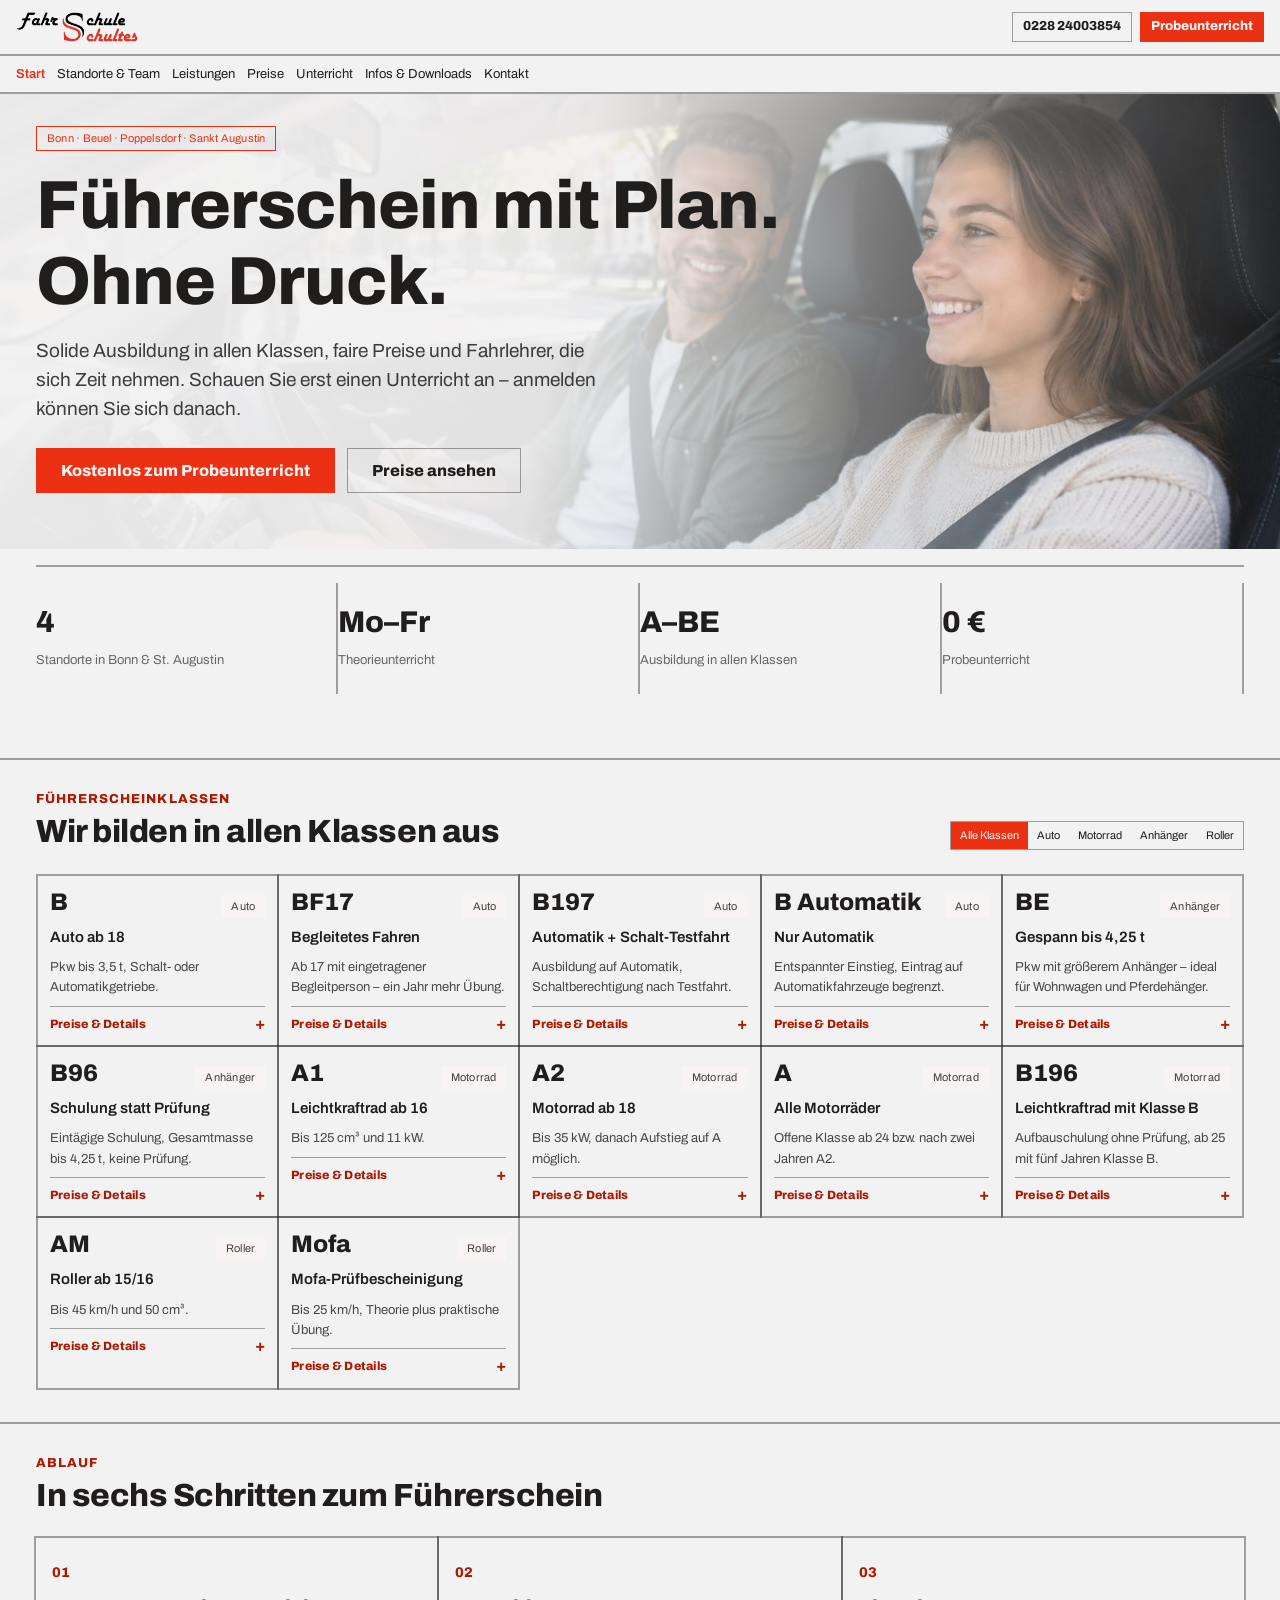
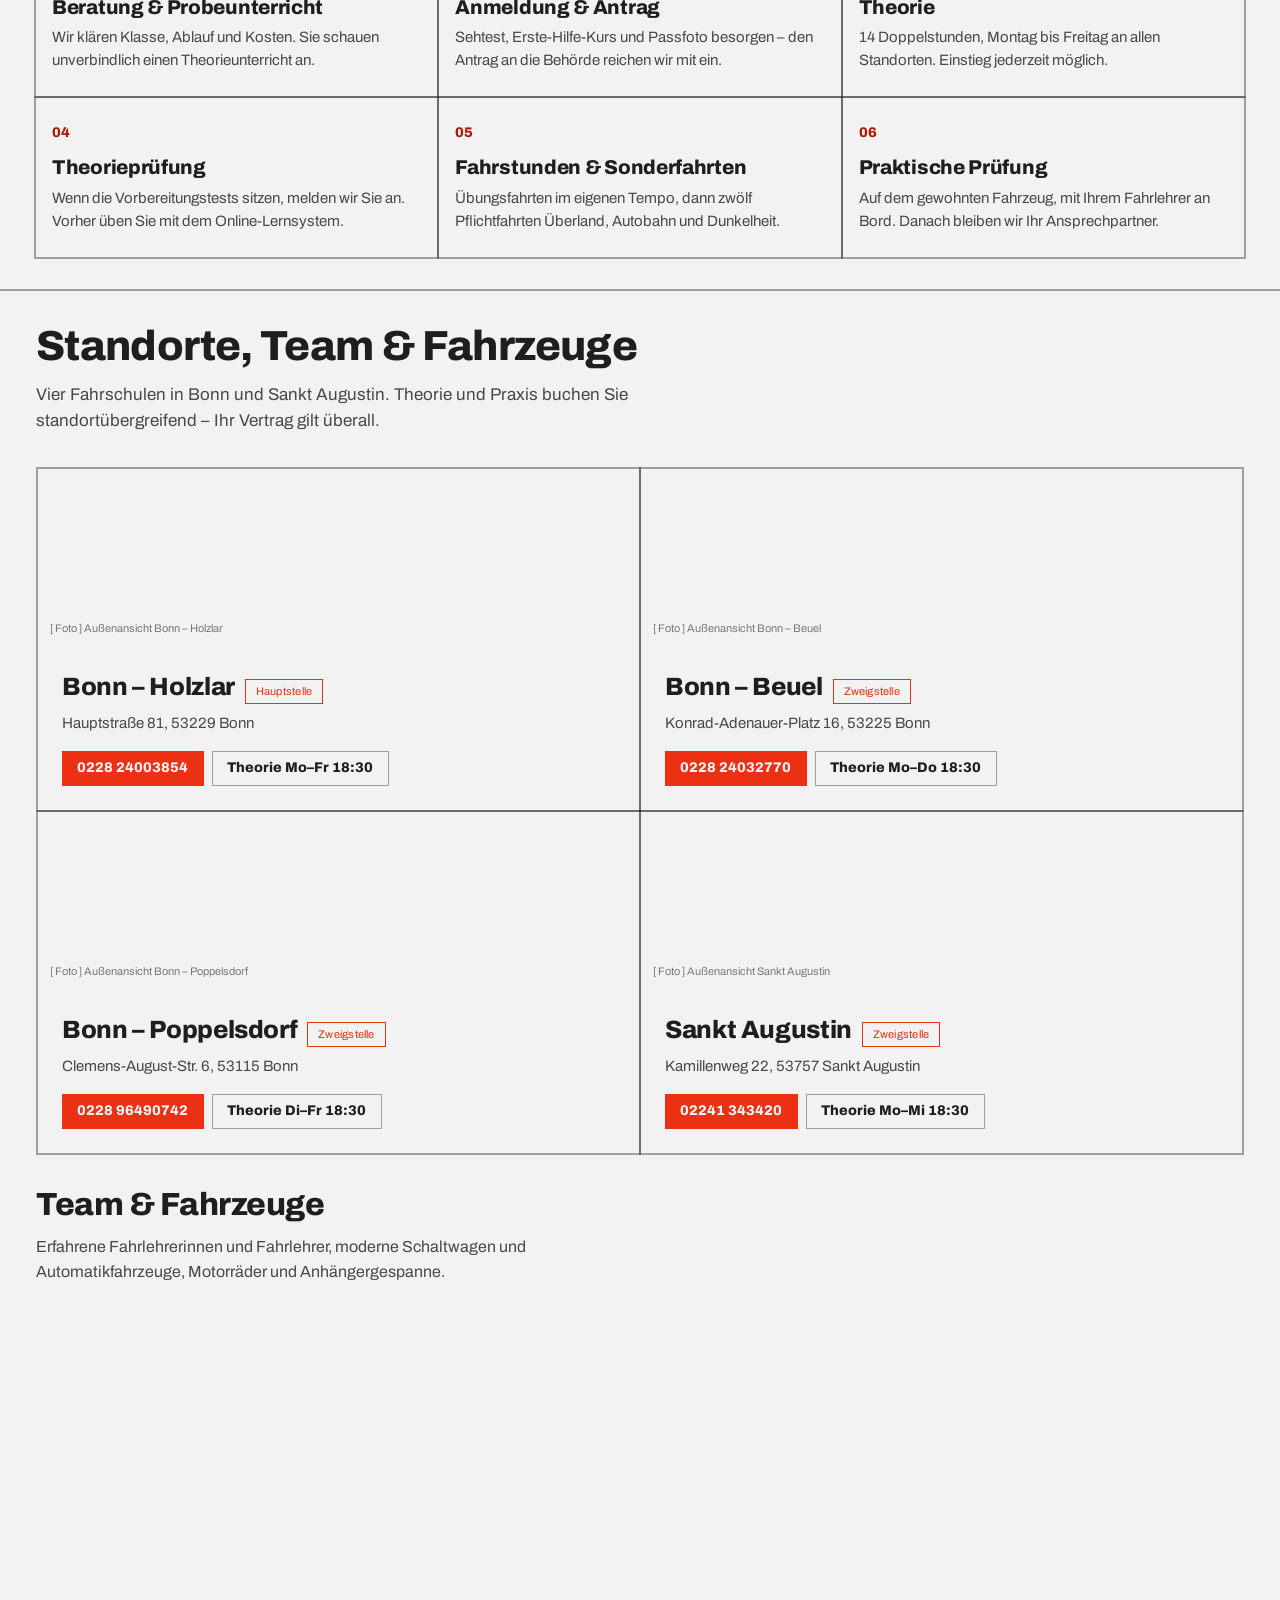
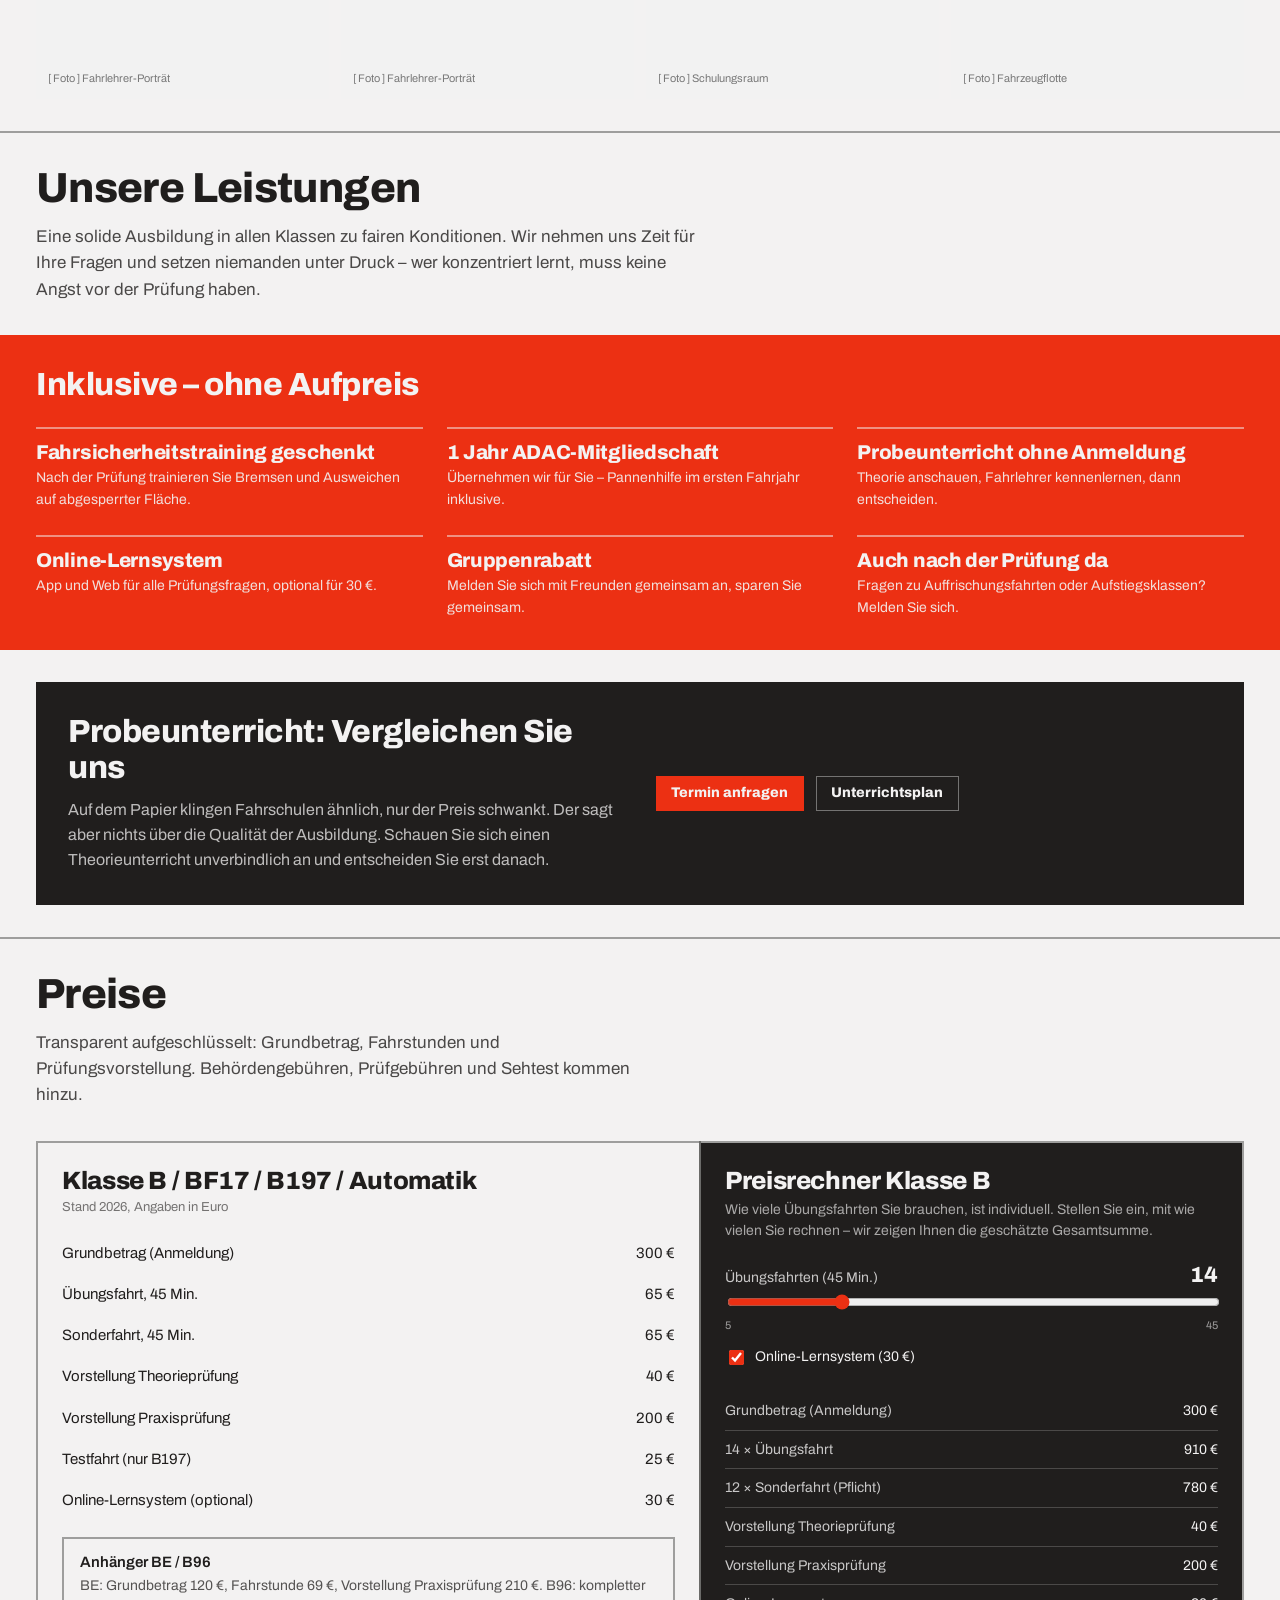
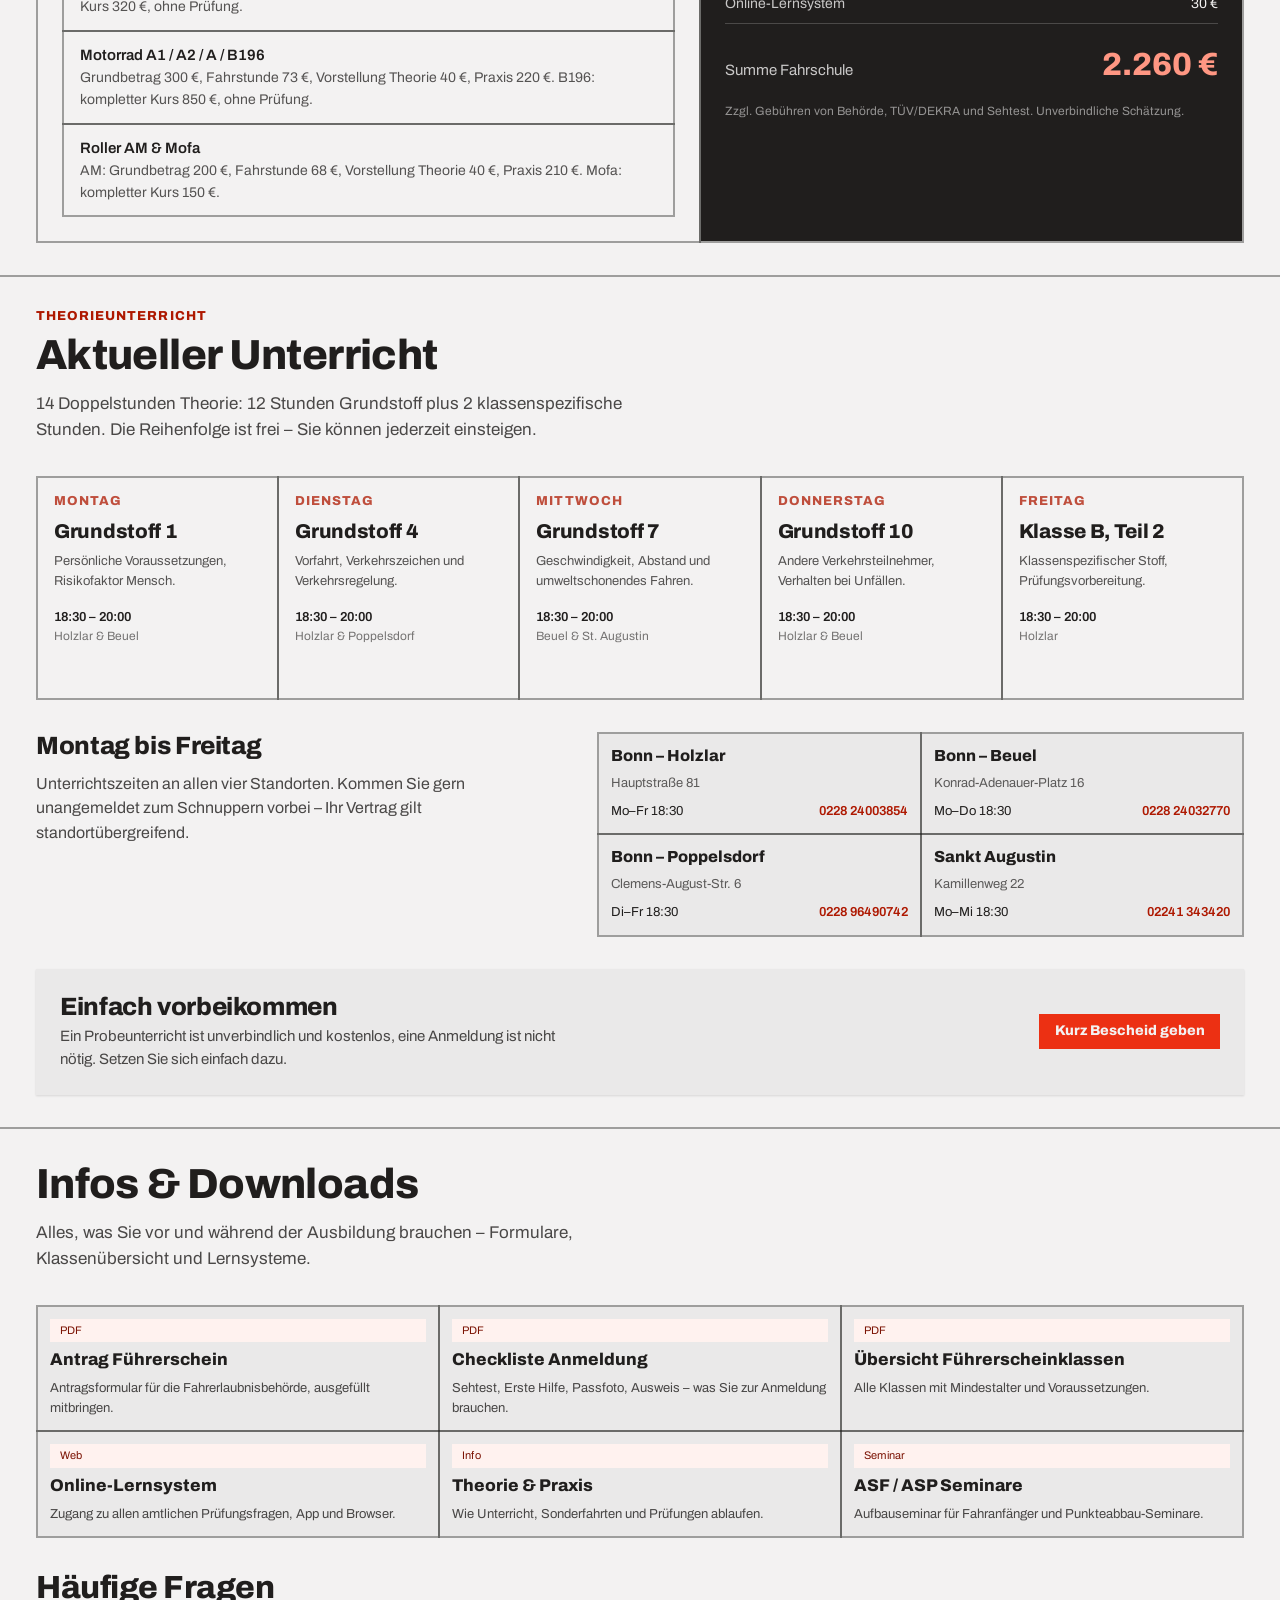
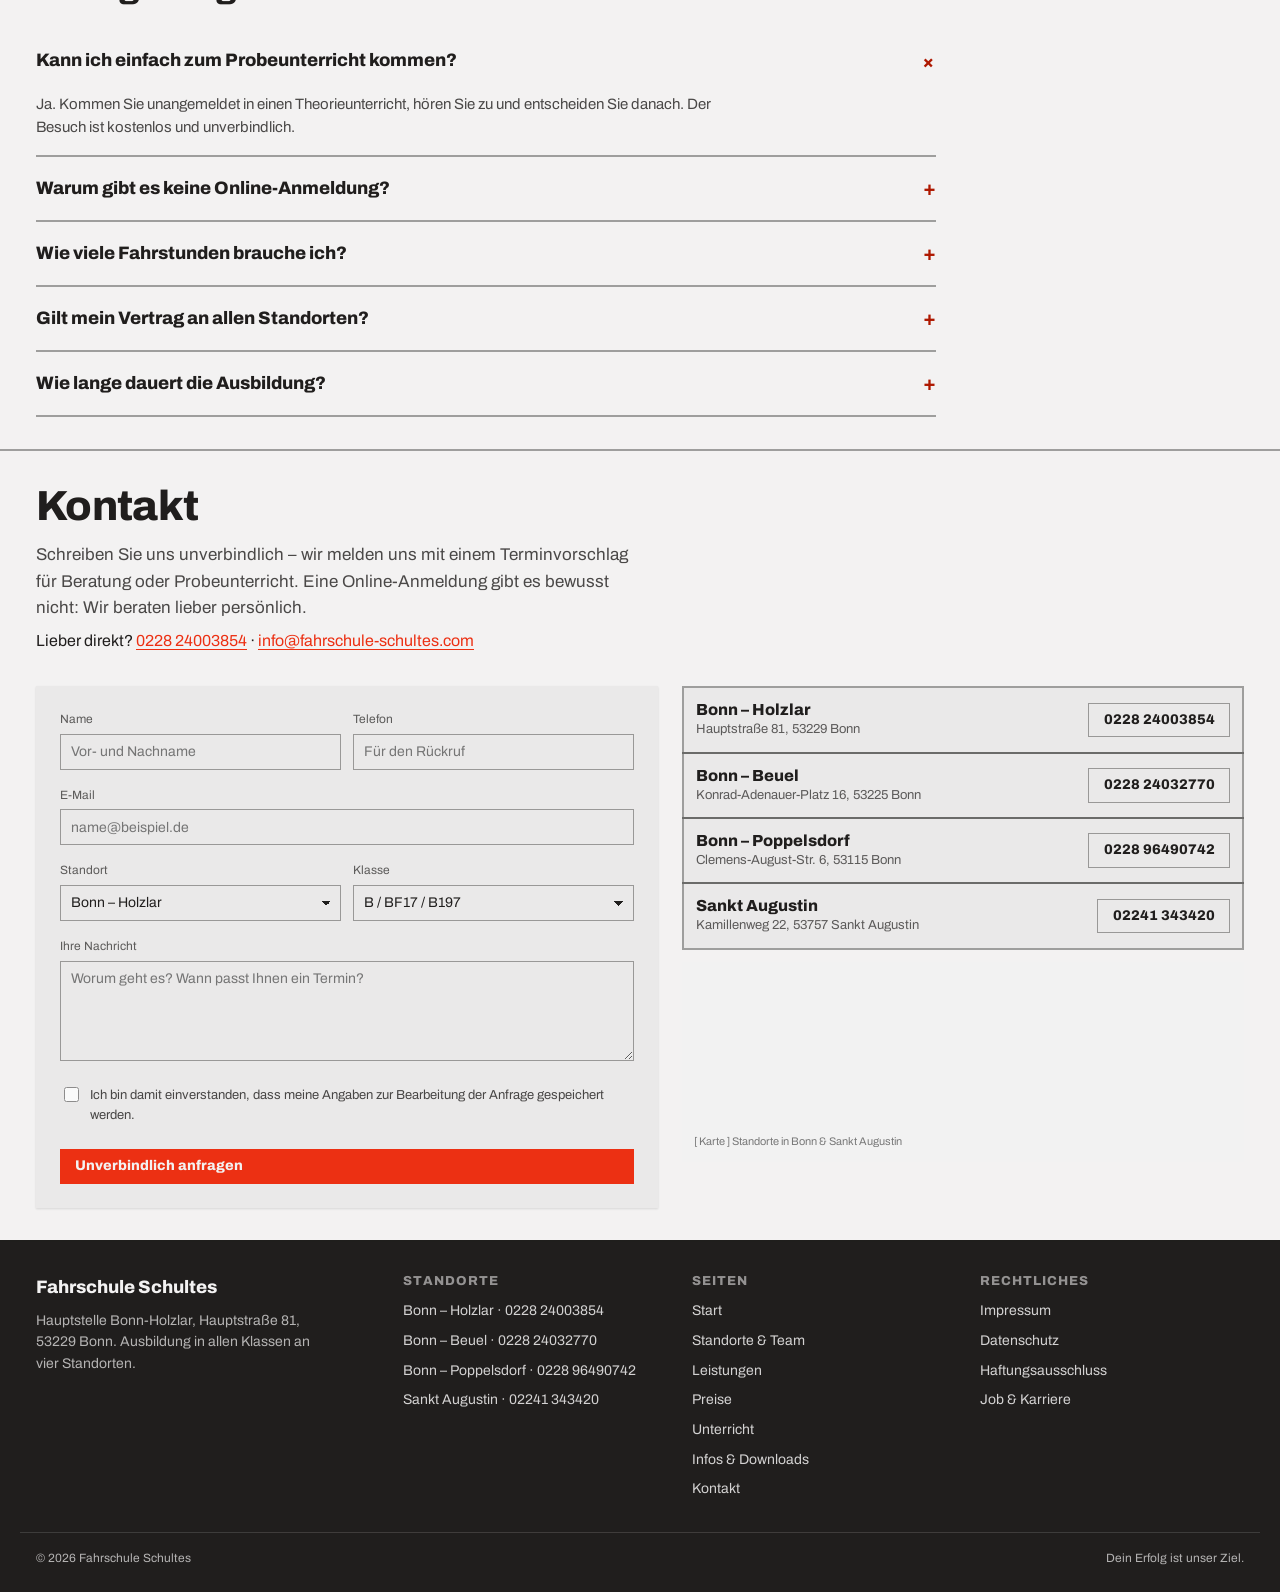
==== commit e8872cf7: "Rechtsseiten vollständig — Angaben der Fahrschule übernommen Impressum, Datenschutz und Haftungsauss" ====
--- a/index.html
+++ b/index.html
@@ -774,6 +774,10 @@
   <section class="section shell" id="kontakt" aria-labelledby="kontakt-title">
     <h2 class="section-title" id="kontakt-title" style="margin:0 0 var(--space-3)">Kontakt</h2>
     <p class="section-lead" style="max-width:600px">Schreiben Sie uns unverbindlich – wir melden uns mit einem Terminvorschlag für Beratung oder Probeunterricht. Eine Online-Anmeldung gibt es bewusst nicht: Wir beraten lieber persönlich.</p>
+    <p style="margin:calc(-1 * var(--space-6)) 0 var(--space-8); font-size:16px">
+      Lieber direkt? <a href="tel:+4922824003854">0228 24003854</a> ·
+      <a href="mailto:info@fahrschule-schultes.com">info@fahrschule-schultes.com</a>
+    </p>
 
     <div class="split split-contact">
       <div class="card elev-sm contact-card">
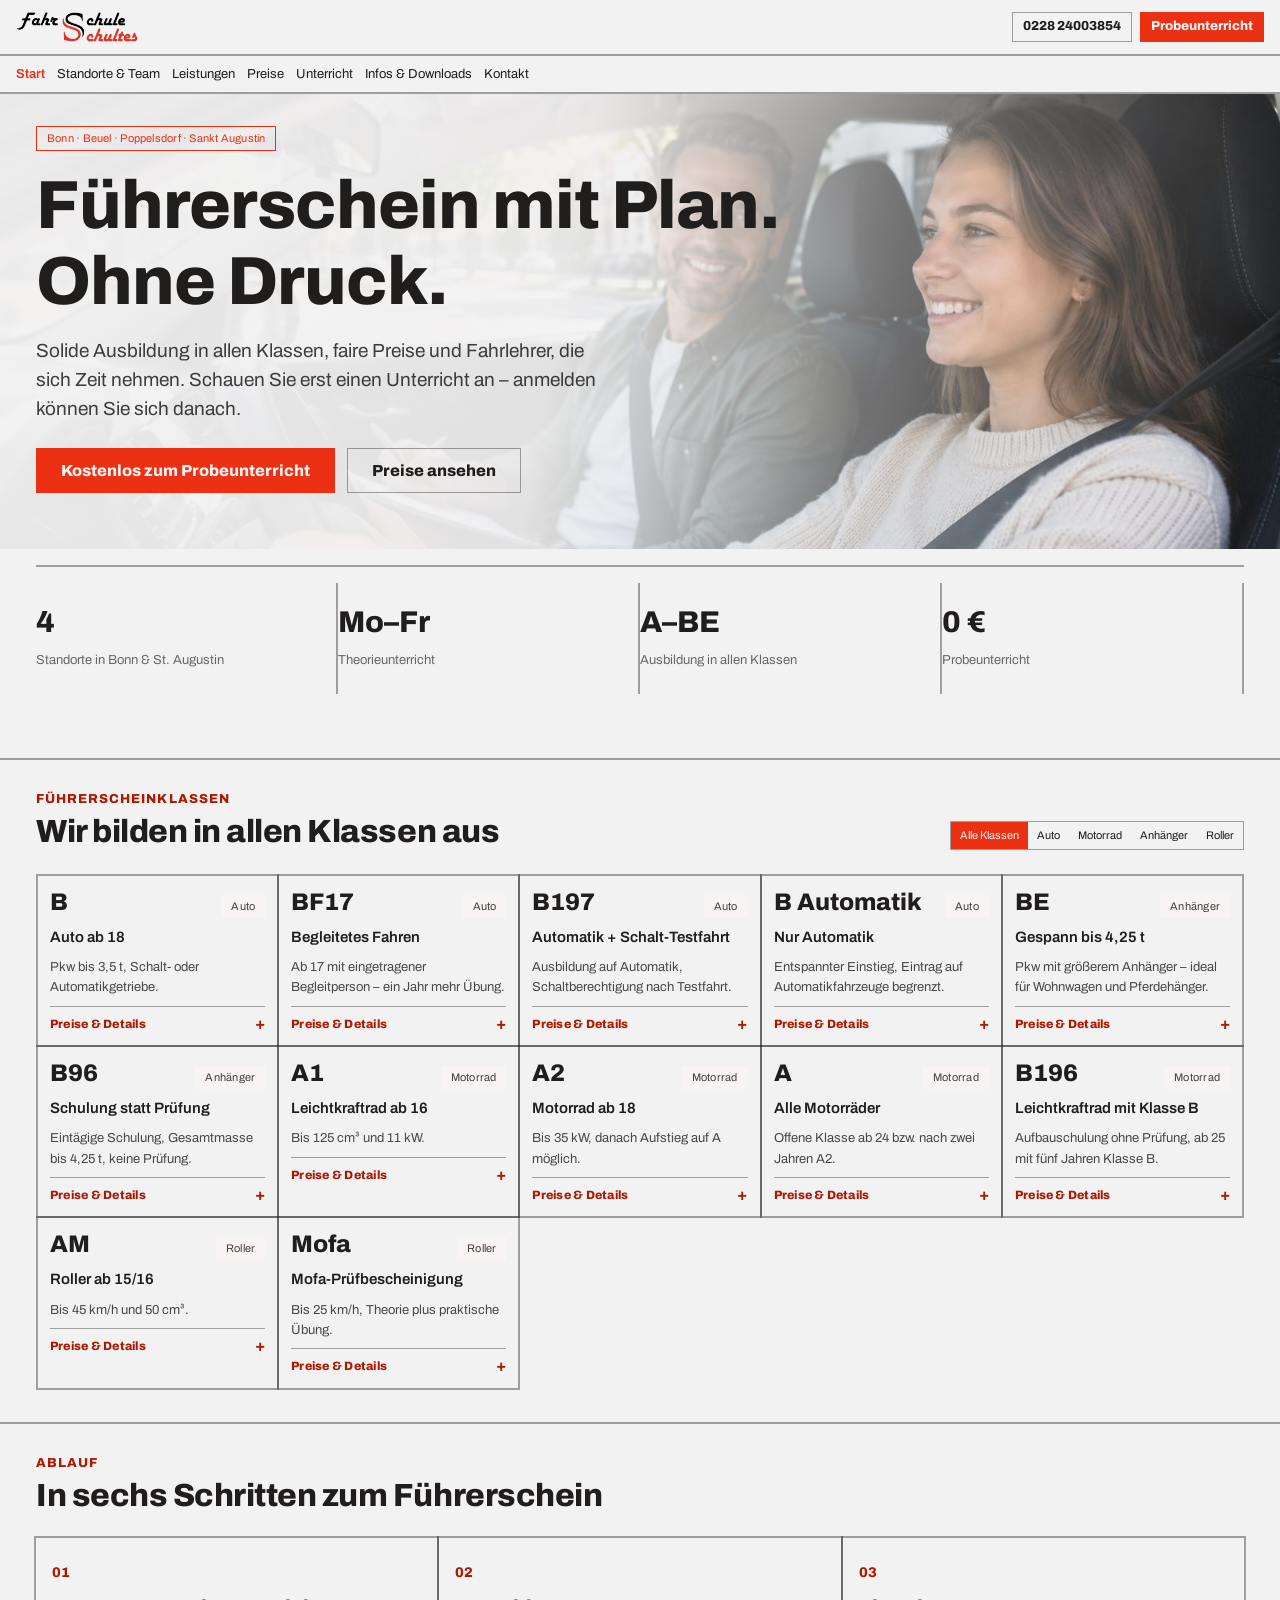
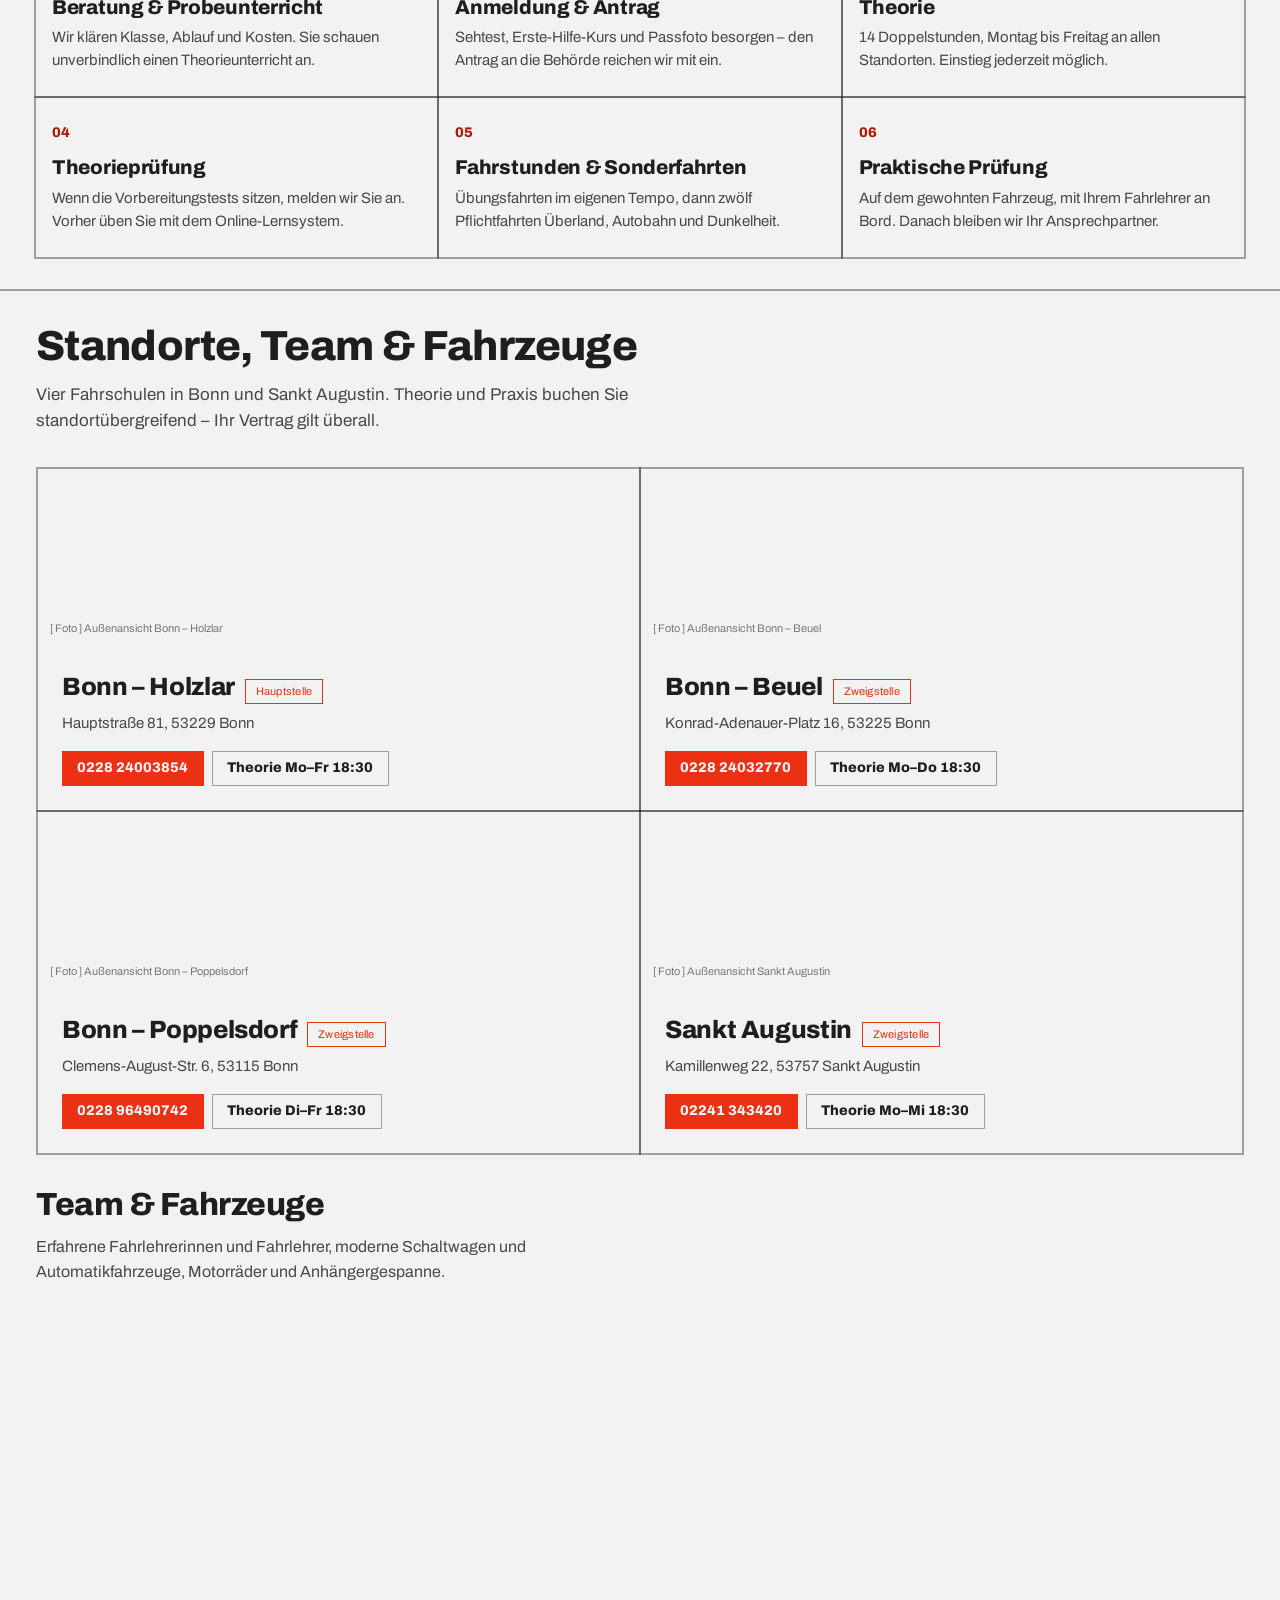
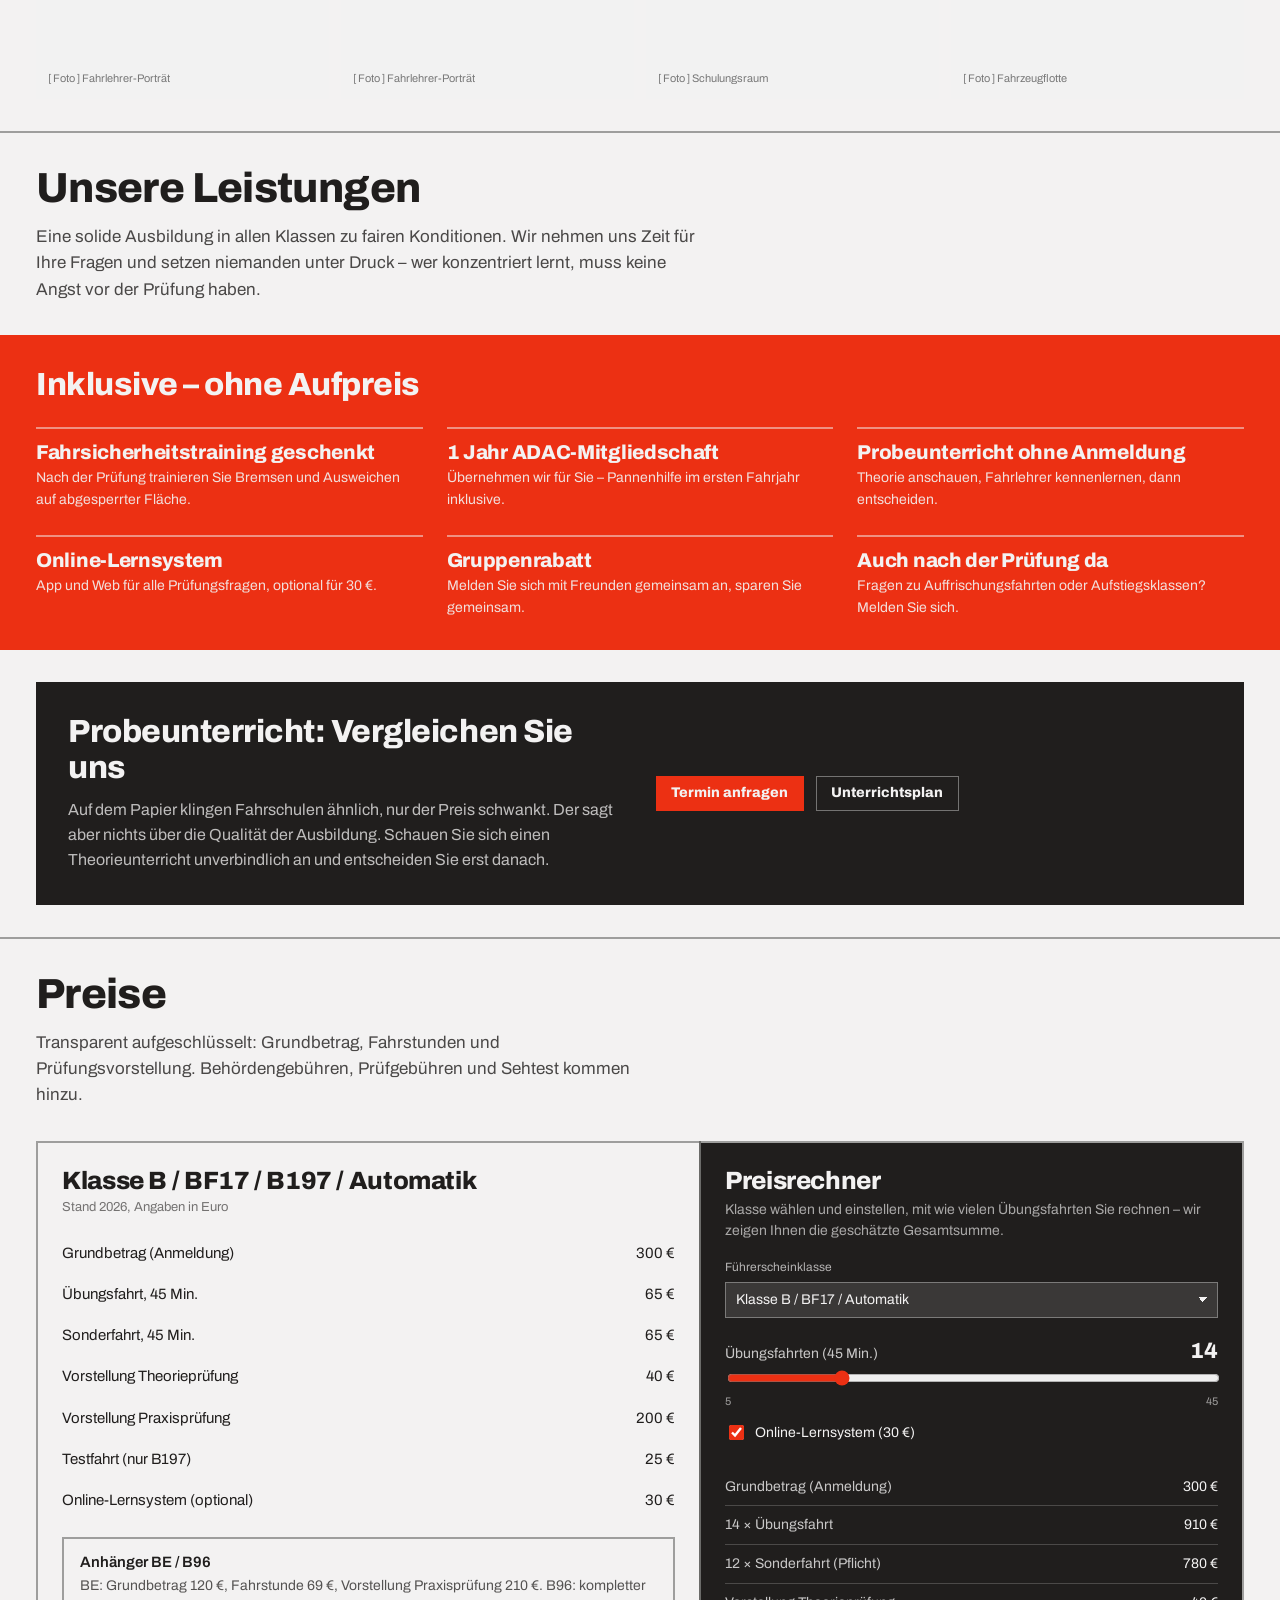
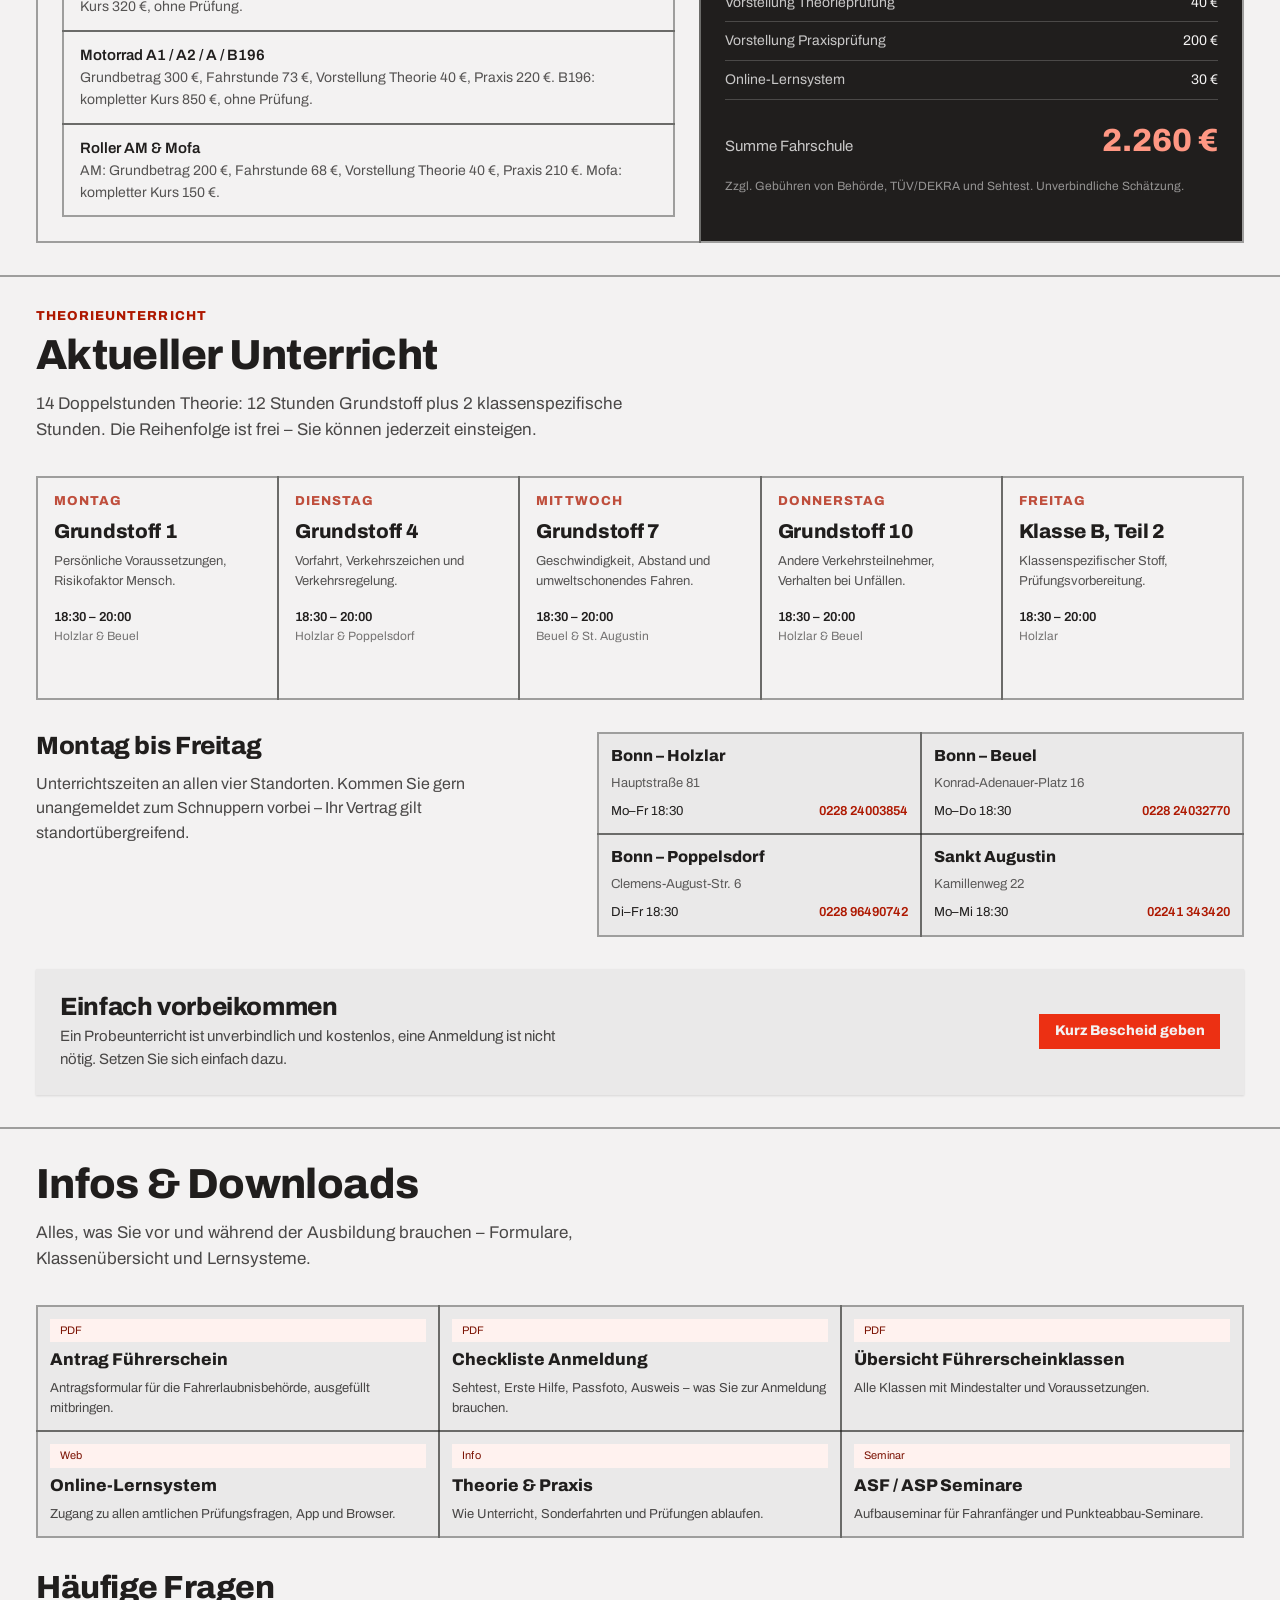
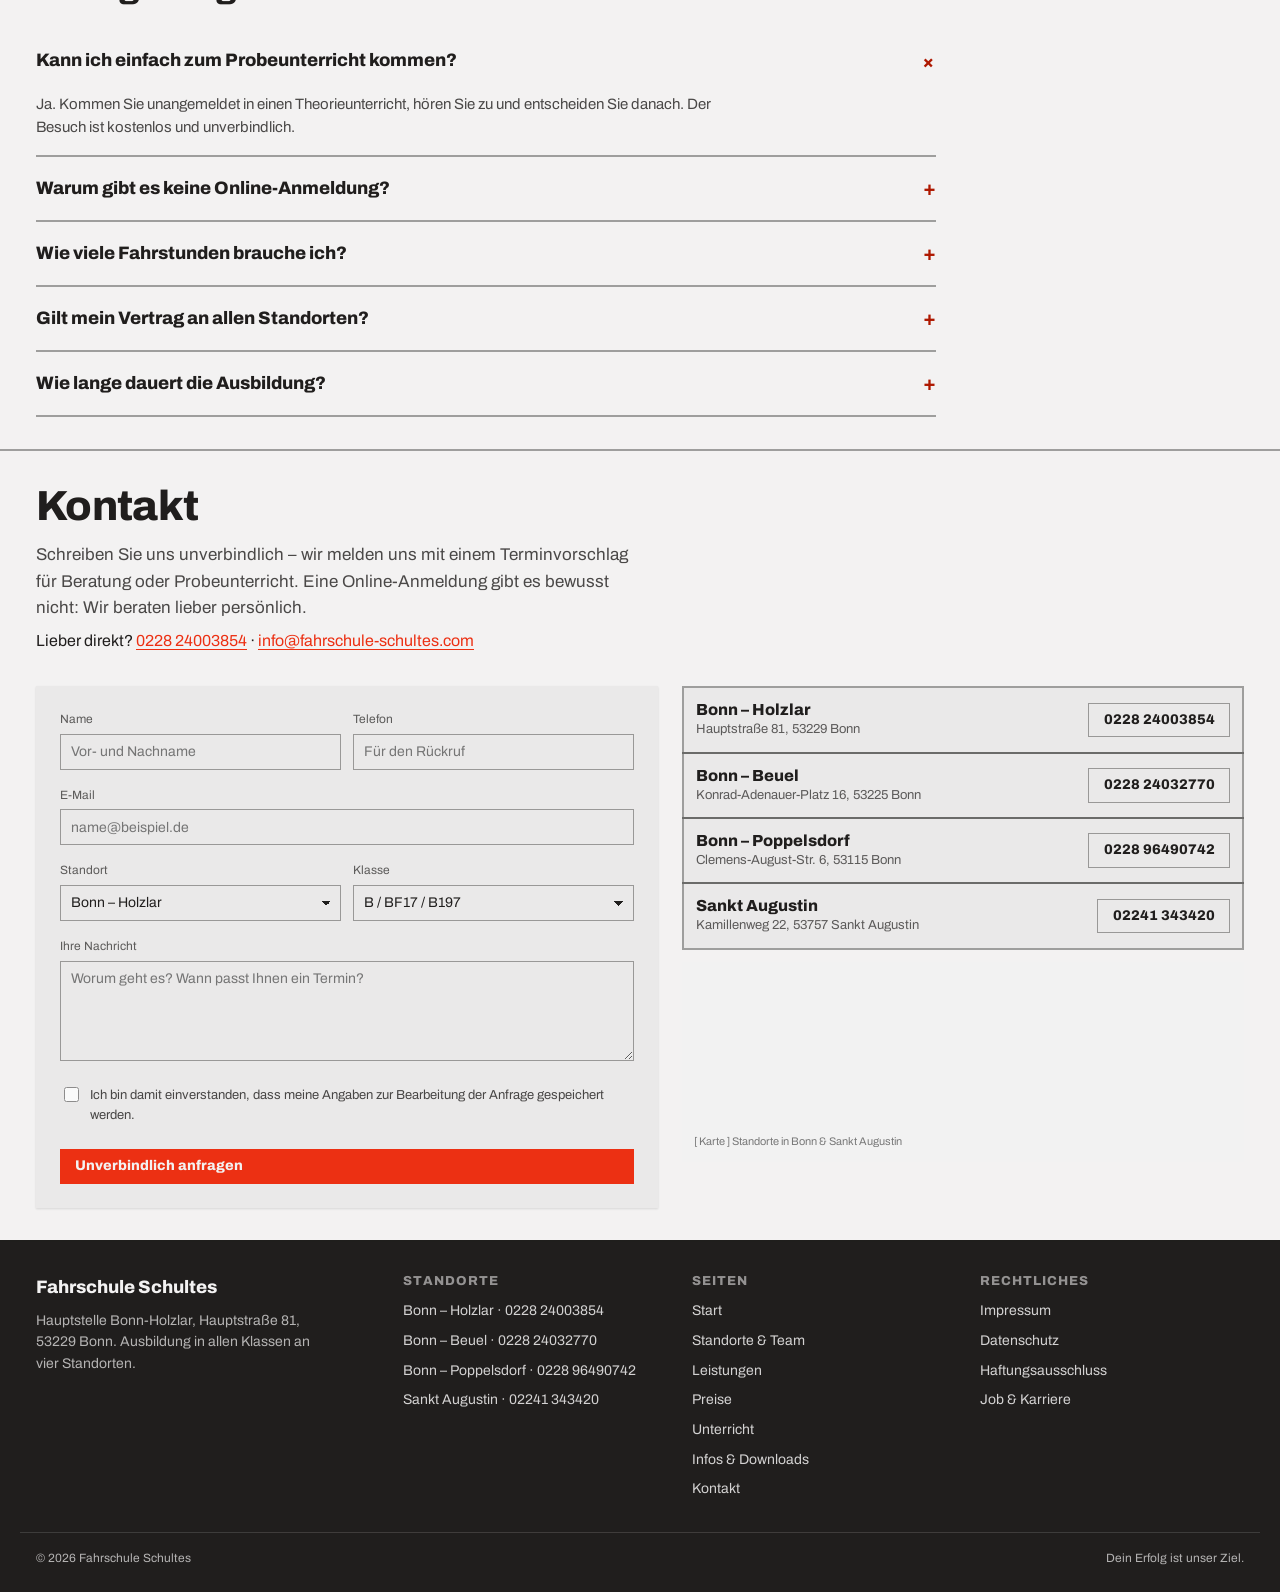
==== commit 95aaedc6: "Preisrechner für alle Führerscheinklassen Ein Auswahlfeld steuert ihn; die Preise je Klasse stehen g" ====
--- a/index.html
+++ b/index.html
@@ -573,30 +573,47 @@
 
       <!-- Price calculator — renders its default state without JavaScript. -->
       <div class="calc panel-dark" data-calc>
-        <h3>Preisrechner Klasse B</h3>
-        <p class="calc-intro">Wie viele Übungsfahrten Sie brauchen, ist individuell. Stellen Sie ein, mit wie vielen Sie rechnen – wir zeigen Ihnen die geschätzte Gesamtsumme.</p>
-
-        <div class="calc-readout">
-          <label for="calc-lessons">Übungsfahrten (45 Min.)</label>
-          <div class="calc-count" data-calc-count>14</div>
-        </div>
-        <input id="calc-lessons" type="range" min="5" max="45" step="1" value="14"
-               data-calc-range aria-describedby="calc-scale">
-        <div class="calc-scale" id="calc-scale"><span>5</span><span>45</span></div>
-
-        <label class="check">
+        <h3>Preisrechner</h3>
+        <p class="calc-intro">Klasse wählen und einstellen, mit wie vielen Übungsfahrten Sie rechnen – wir zeigen Ihnen die geschätzte Gesamtsumme.</p>
+
+        <div class="field calc-field">
+          <label for="calc-class">Führerscheinklasse</label>
+          <select class="input" id="calc-class" data-calc-class>
+            <option value="B" selected>Klasse B / BF17 / Automatik</option>
+            <option value="B197">Klasse B197 (Automatik + Testfahrt)</option>
+            <option value="A">Motorrad A1 / A2 / A</option>
+            <option value="B196">Motorrad B196 (Aufbaukurs)</option>
+            <option value="BE">Anhänger BE</option>
+            <option value="B96">Anhänger B96 (Schulung)</option>
+            <option value="AM">Roller AM</option>
+            <option value="Mofa">Mofa</option>
+          </select>
+        </div>
+
+        <div data-calc-lesson-block>
+          <div class="calc-readout">
+            <label for="calc-lessons">Übungsfahrten (45 Min.)</label>
+            <div class="calc-count" data-calc-count>14</div>
+          </div>
+          <input id="calc-lessons" type="range" min="5" max="45" step="1" value="14"
+                 data-calc-range aria-describedby="calc-scale">
+          <div class="calc-scale" id="calc-scale"><span>5</span><span>45</span></div>
+        </div>
+
+        <label class="check" data-calc-learn-block>
           <input type="checkbox" checked data-calc-learn>
           Online-Lernsystem (30 €)
         </label>
 
-        <div class="calc-rows">
+        <div class="calc-rows" data-calc-rows>
           <div class="calc-row"><span>Grundbetrag (Anmeldung)</span><span>300 €</span></div>
-          <div class="calc-row"><span data-calc-lessons-label>14 × Übungsfahrt</span><span data-calc-lessons-value>910 €</span></div>
+          <div class="calc-row"><span>14 × Übungsfahrt</span><span>910 €</span></div>
           <div class="calc-row"><span>12 × Sonderfahrt (Pflicht)</span><span>780 €</span></div>
           <div class="calc-row"><span>Vorstellung Theorieprüfung</span><span>40 €</span></div>
           <div class="calc-row"><span>Vorstellung Praxisprüfung</span><span>200 €</span></div>
-          <div class="calc-row"><span>Online-Lernsystem</span><span data-calc-learn-value>30 €</span></div>
-        </div>
+          <div class="calc-row"><span>Online-Lernsystem</span><span>30 €</span></div>
+        </div>
+        <p class="calc-course-note" data-calc-note hidden></p>
 
         <div class="calc-total">
           <span class="calc-total-label">Summe Fahrschule</span>
--- a/assets/css/styles.css
+++ b/assets/css/styles.css
@@ -568,6 +568,23 @@
 }
 .calc-scale { display: flex; justify-content: space-between; font-size: 11px; opacity: 0.6; }
 .calc .check { margin: var(--space-3) 0 var(--space-4); }
+.calc-field { margin-bottom: var(--space-4); }
+.calc-field > label { color: color-mix(in srgb, var(--color-bg) 70%, transparent); }
+.calc-field .input {
+  /* background-color, nicht die Kurzschreibweise: sonst fallen Größe und Position
+     der Pfeilgrafik auf ihre Vorgabewerte zurück und füllen das ganze Feld. */
+  background-color: color-mix(in srgb, var(--color-bg) 12%, transparent);
+  border-color: color-mix(in srgb, var(--color-bg) 35%, transparent);
+  color: var(--color-bg);
+  background-image: linear-gradient(45deg, transparent 50%, var(--color-bg) 50%),
+                    linear-gradient(135deg, var(--color-bg) 50%, transparent 50%);
+  background-size: 5px 5px, 5px 5px;
+  background-position: calc(100% - 14px) 50%, calc(100% - 9px) 50%;
+  background-repeat: no-repeat;
+}
+.calc-field .input:hover { border-color: color-mix(in srgb, var(--color-bg) 60%, transparent); }
+.calc-field .input option { color: var(--color-text); background: var(--color-bg); }
+.calc-course-note { font-size: 13px; opacity: 0.7; margin: var(--space-3) 0 0; }
 .calc-rows { margin-top: var(--space-2); }
 .calc-row {
   display: flex; justify-content: space-between; gap: 16px;
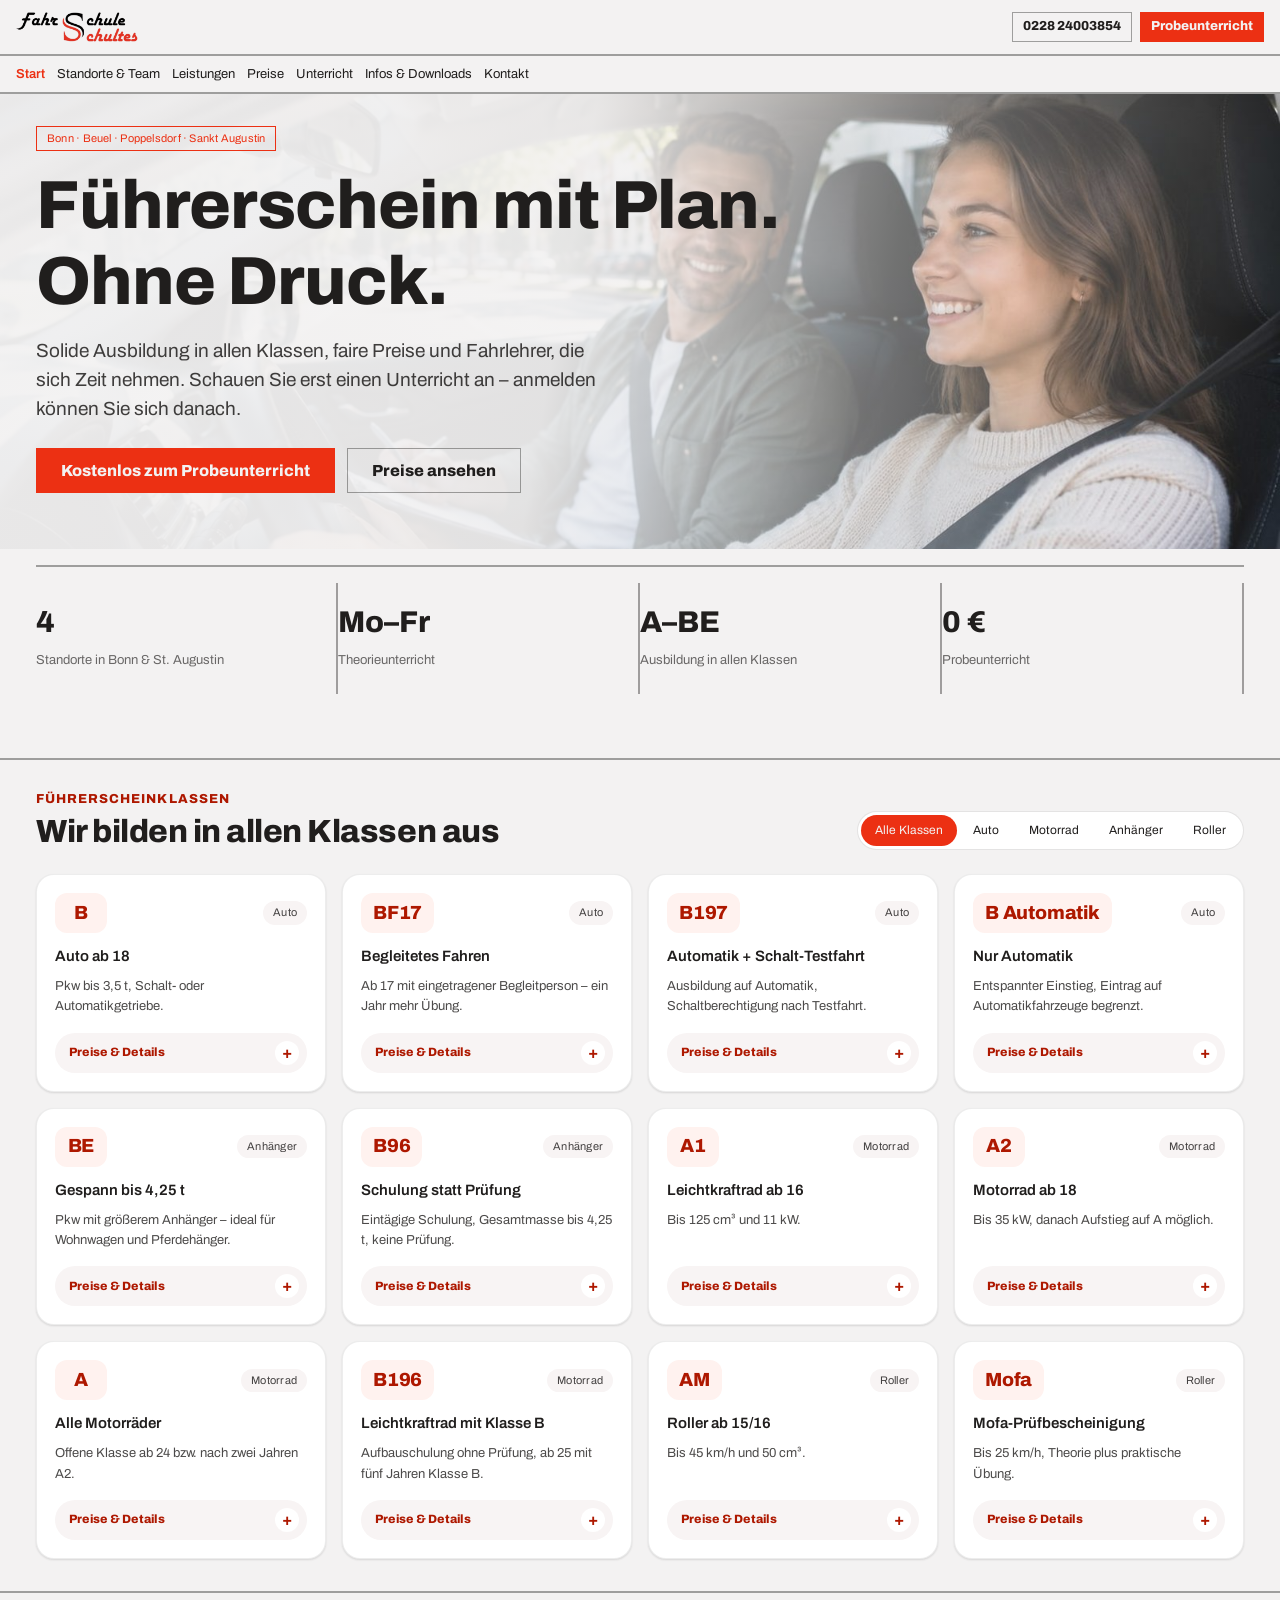
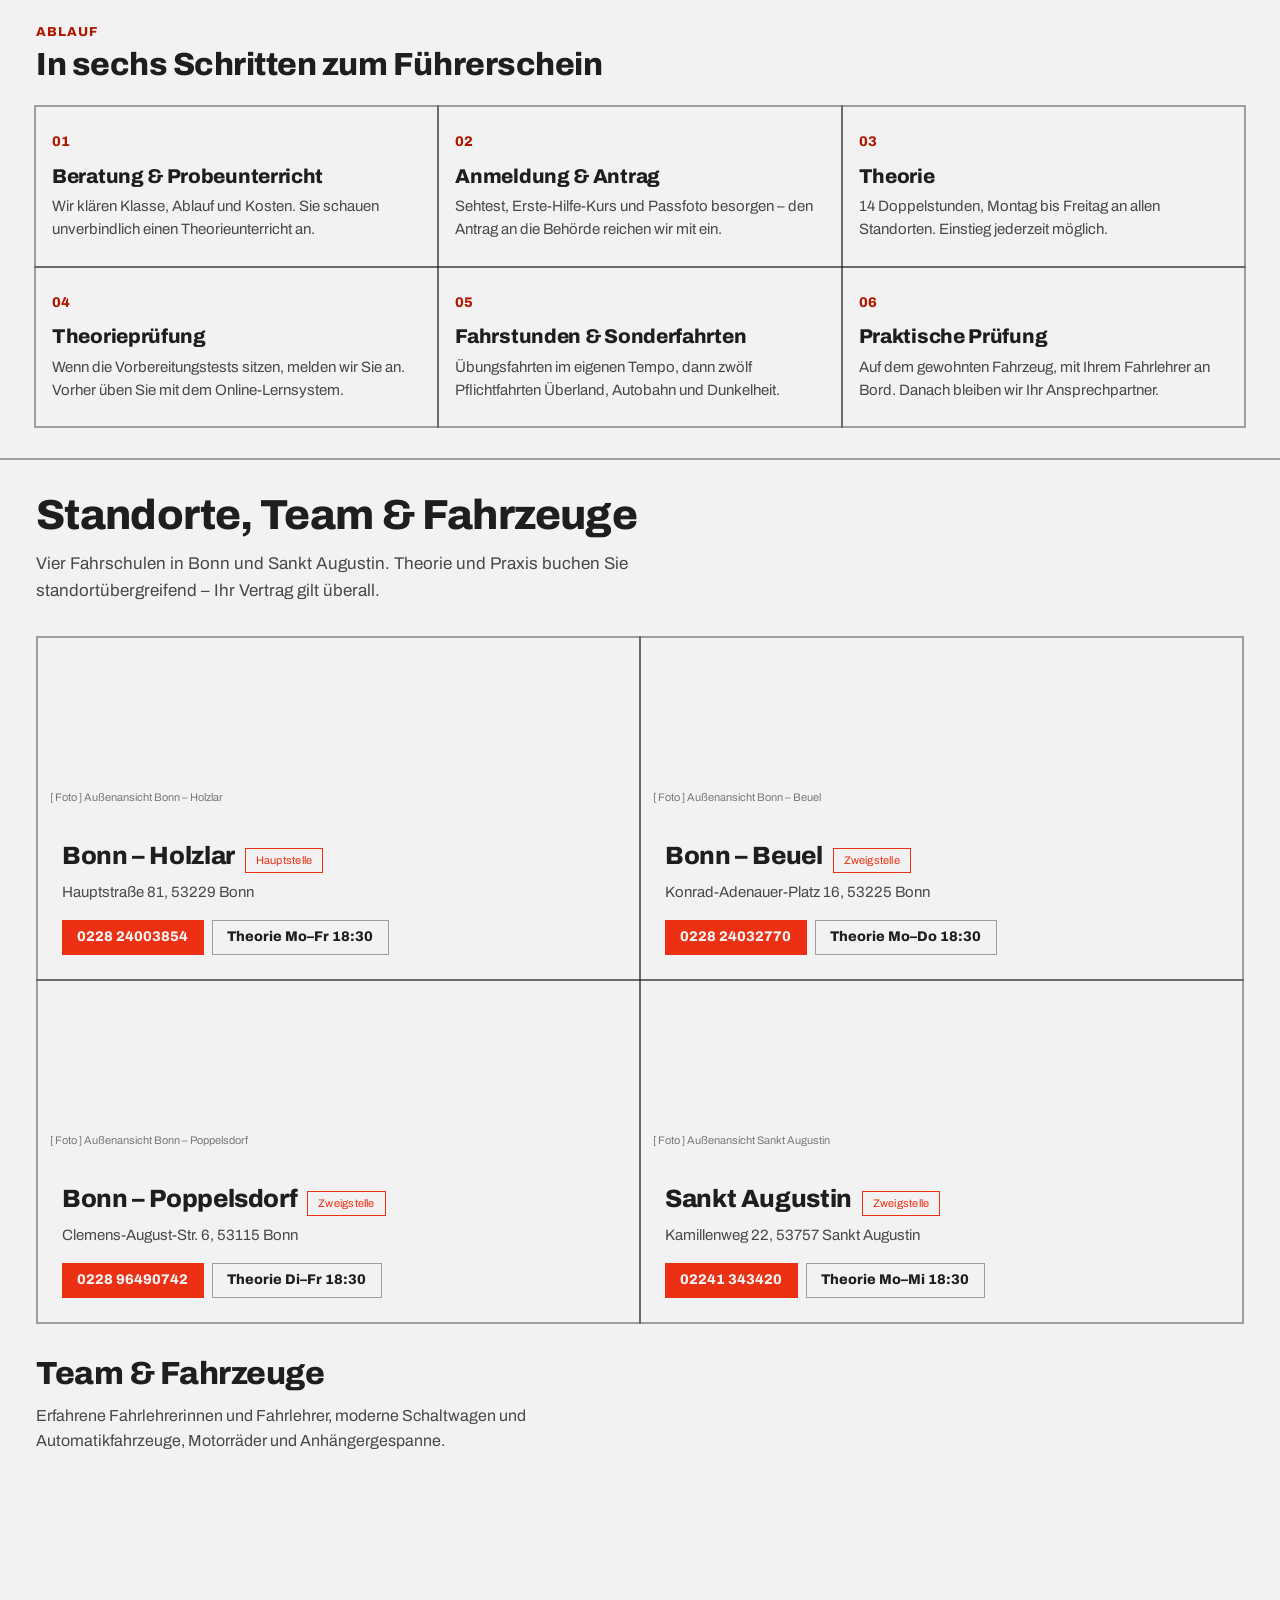
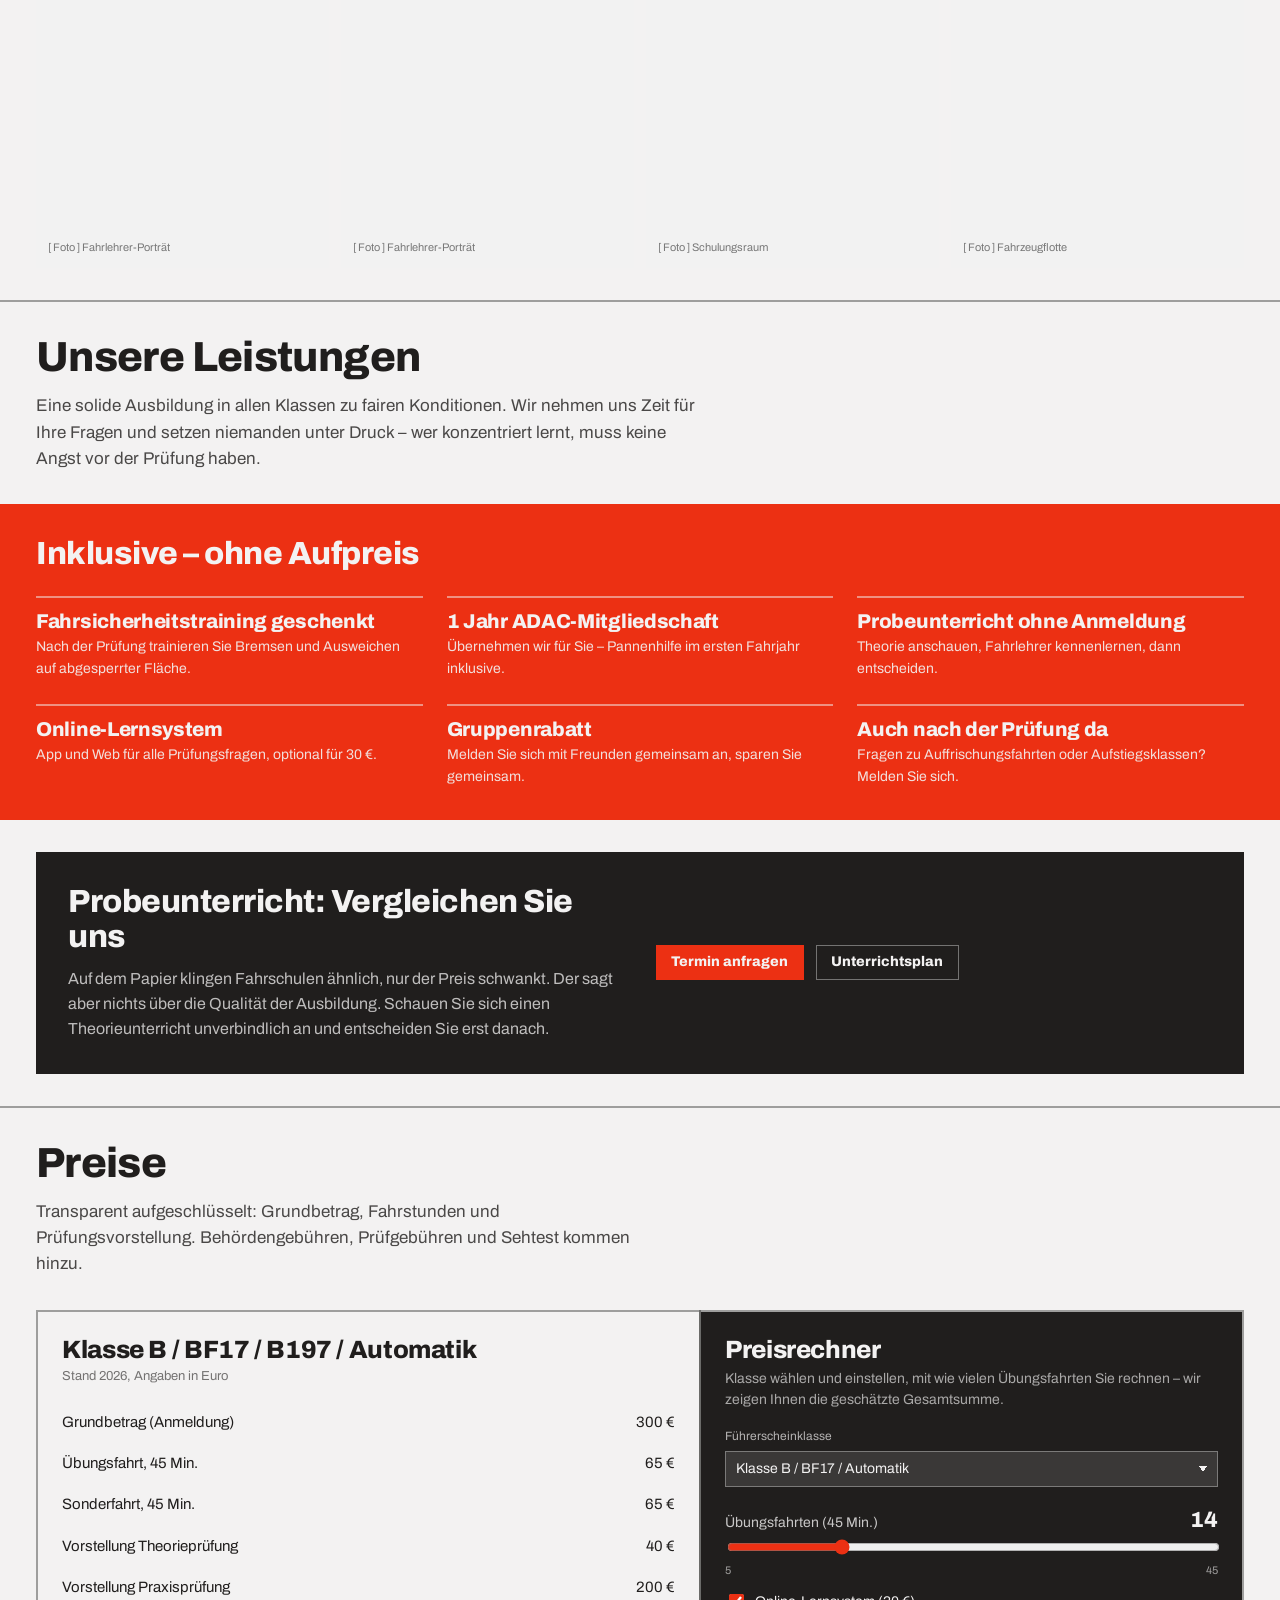
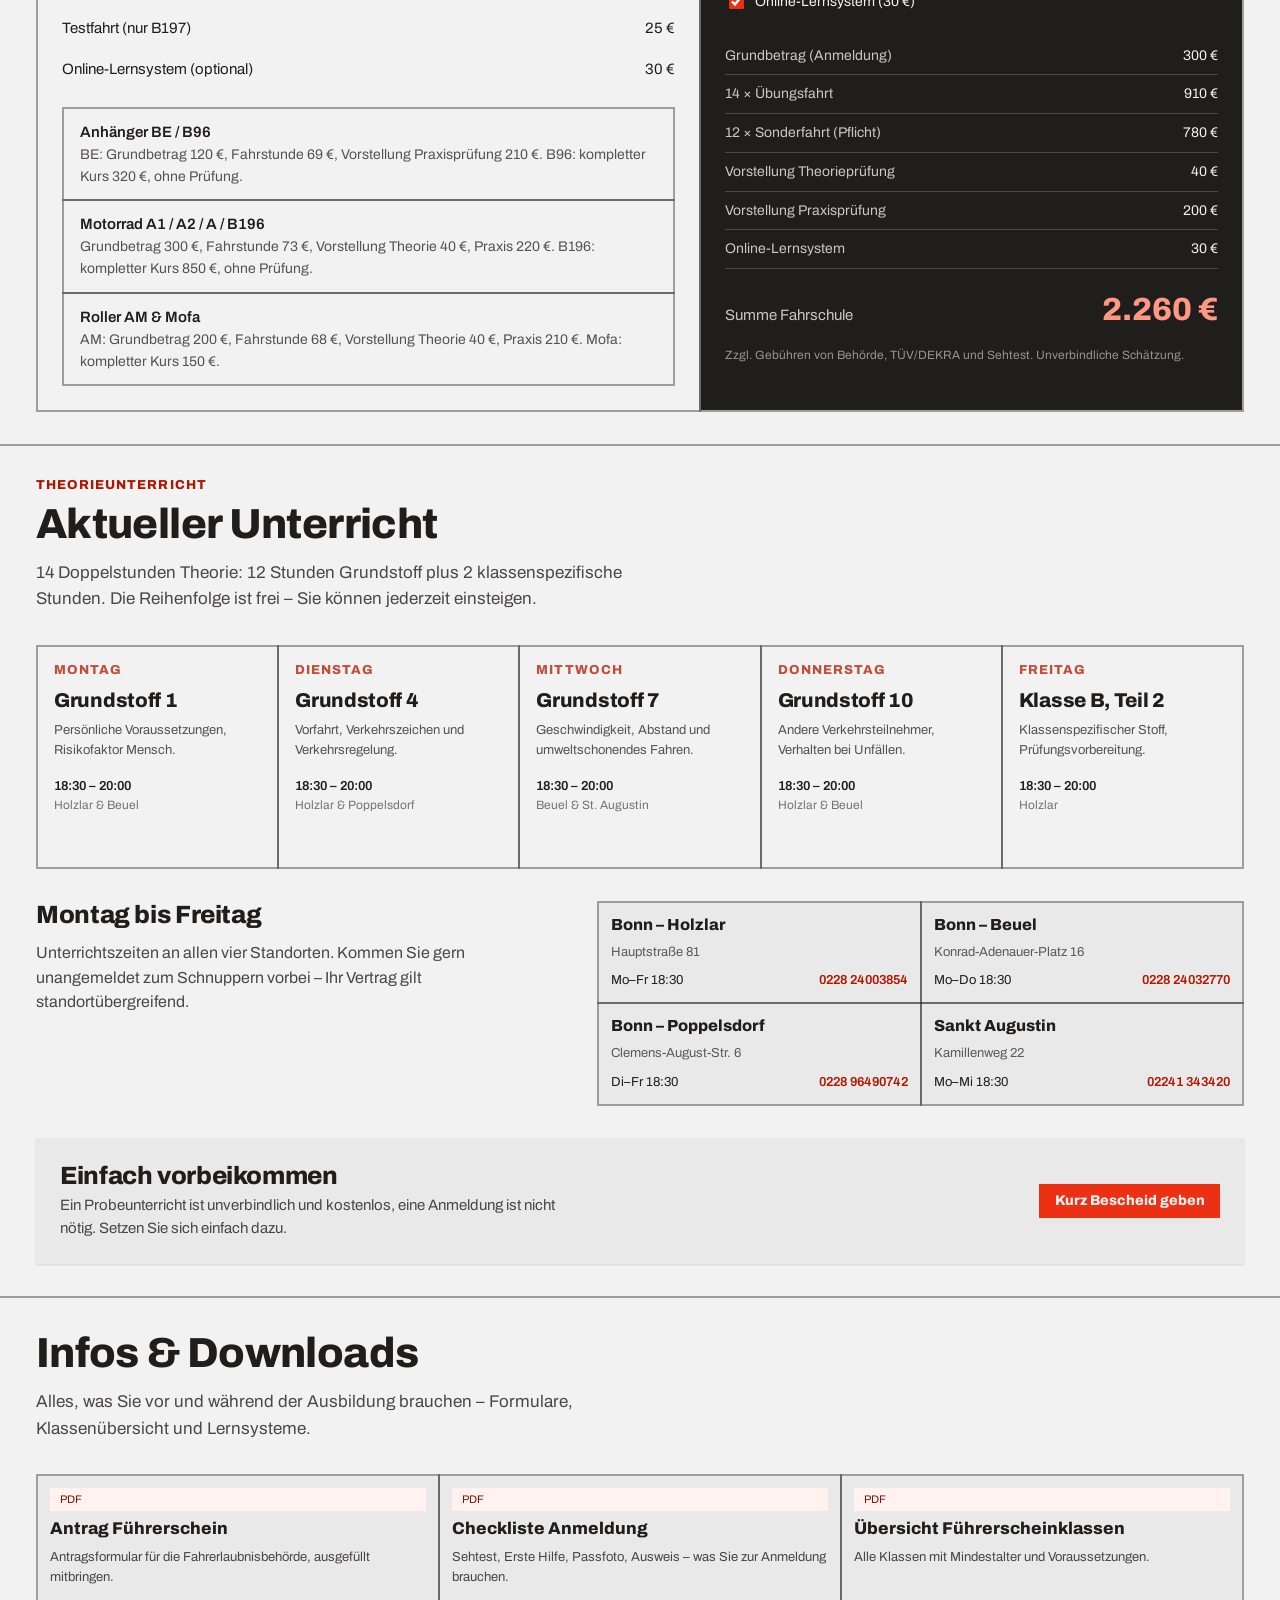
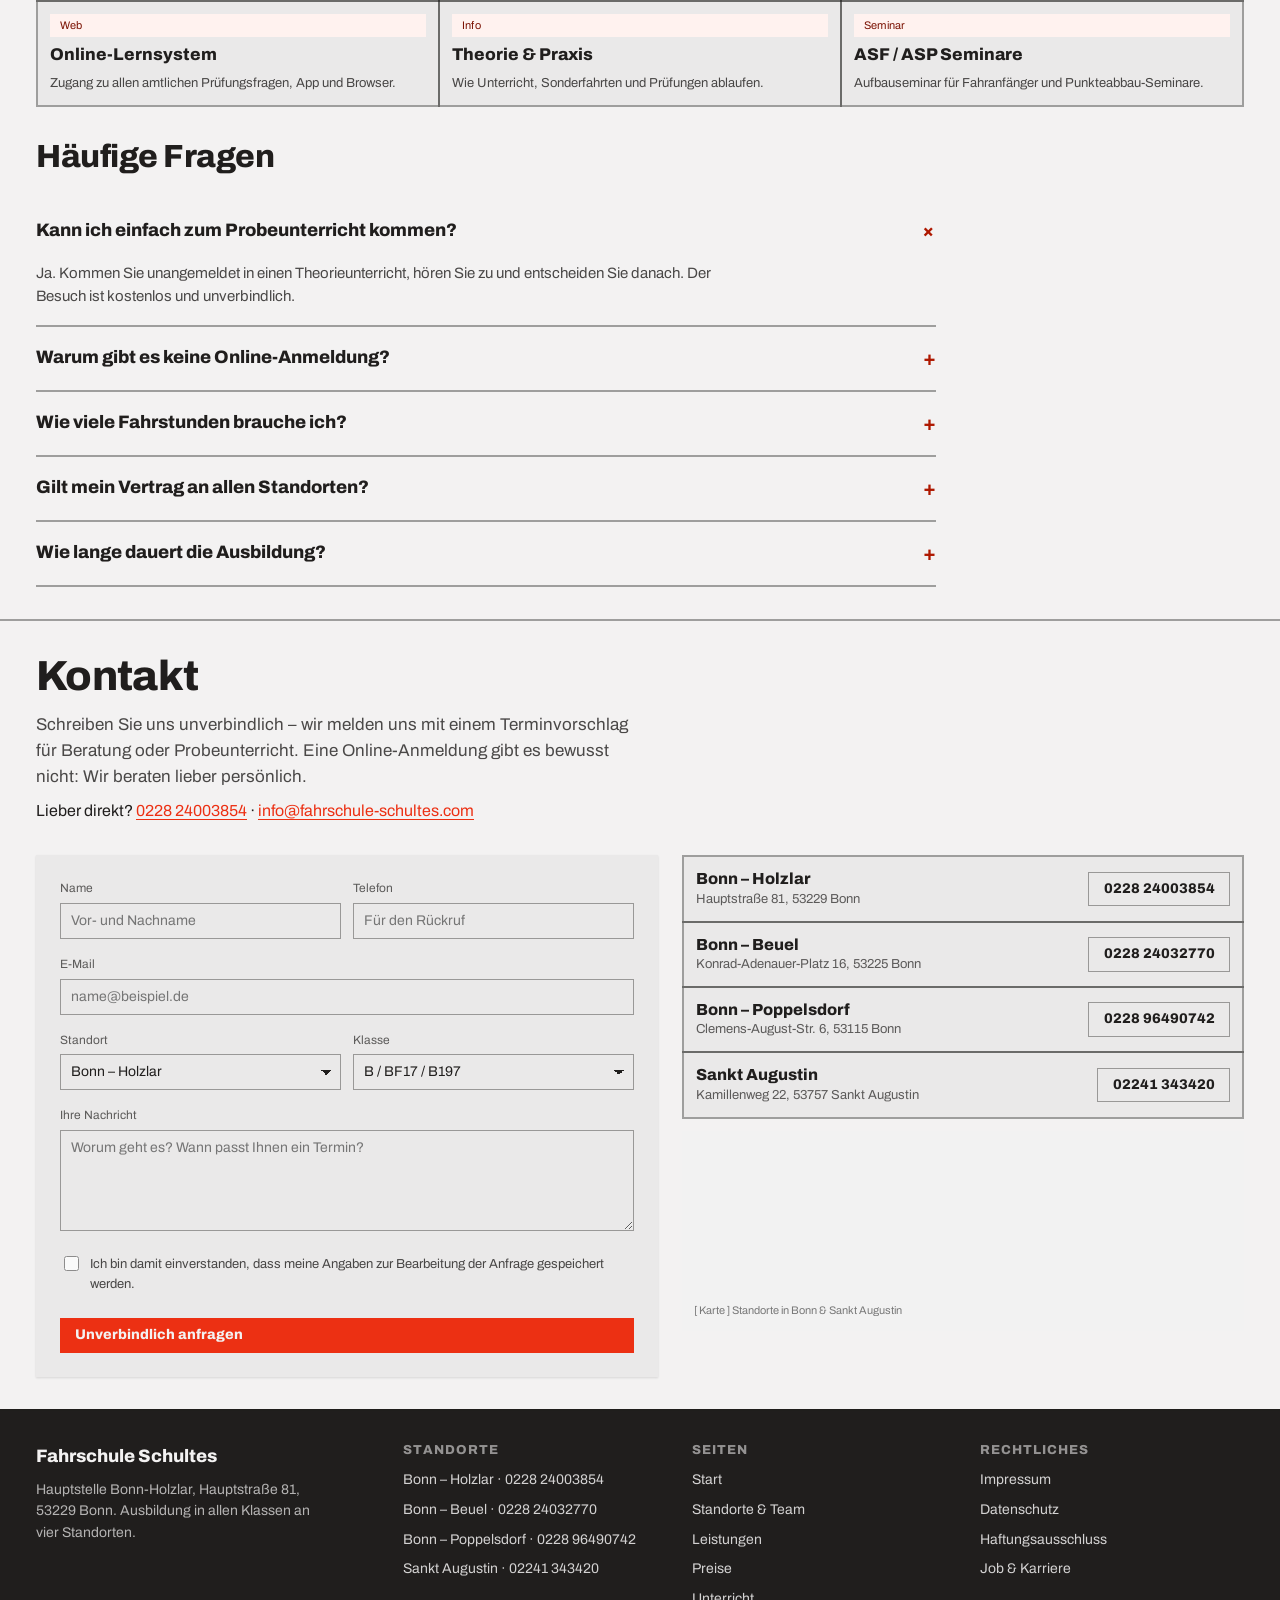
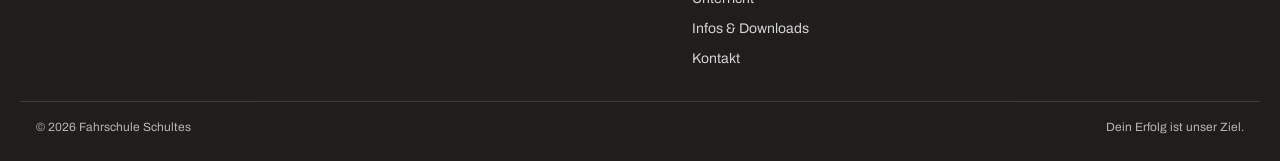
==== commit aa464cb2: "Führerscheinklassen: runde, freistehende Karten statt Kastenraster Die Klassen stehen jetzt als abge" ====
--- a/index.html
+++ b/index.html
@@ -97,7 +97,7 @@
         <p class="eyebrow kicker">Führerscheinklassen</p>
         <h2 id="klassen-title">Wir bilden in allen Klassen aus</h2>
       </div>
-      <div class="seg" role="group" aria-label="Klassen filtern" data-class-filter>
+      <div class="seg seg-round" role="group" aria-label="Klassen filtern" data-class-filter>
         <button type="button" data-cat="alle" aria-pressed="true">Alle Klassen</button>
         <button type="button" data-cat="Auto" aria-pressed="false">Auto</button>
         <button type="button" data-cat="Motorrad" aria-pressed="false">Motorrad</button>
@@ -105,7 +105,7 @@
         <button type="button" data-cat="Roller" aria-pressed="false">Roller</button>
       </div>
     </div>
-    <div class="cells auto" data-class-grid>
+    <div class="class-grid" data-class-grid>
       <details class="card class-card" data-cat="Auto">
         <summary class="class-summary">
           <span class="class-card-head">
--- a/assets/css/styles.css
+++ b/assets/css/styles.css
@@ -300,7 +300,6 @@
 /* Cards keep the surface fill inside the grid; only the class cards sit on the
    page ground, as drawn. */
 .cells > .card { border-radius: 0; background: var(--color-surface); }
-.cells > .card.class-card { background: var(--color-bg); }
 .cols-2 { --cols: 2; }
 .cols-3 { --cols: 3; }
 .cols-4 { --cols: 4; }
@@ -414,12 +413,60 @@
 .seg button[aria-pressed="true"] { background: var(--color-accent); color: var(--color-bg); }
 .seg button:focus-visible { outline-offset: -2px; }
 
-/* ── Class cards ──────────────────────────────────────────────────────── */
+/* Rounded variant for the class filter: a pill track with pill buttons. */
+.seg-round {
+  gap: 2px; padding: 3px; border-radius: 999px;
+  border-color: color-mix(in srgb, var(--color-text) 12%, transparent);
+  background: #fff;
+}
+.seg-round button { border-radius: 999px; padding: 6px 14px; font-size: 12px; }
+
+/* ── Class cards ──────────────────────────────────────────────────────────
+   The one block that steps out of the system's hard edges at the client's
+   request: separate, rounded cards on the page ground instead of the 2px
+   ruled grid. Cards align to the top of their row, so opening one does not
+   stretch its neighbours.
+   ────────────────────────────────────────────────────────────────────── */
+.class-grid {
+  display: grid; gap: var(--space-4); align-items: start;
+  grid-template-columns: repeat(auto-fill, minmax(232px, 1fr));
+}
+.class-card {
+  background: #fff;
+  border: 1px solid color-mix(in srgb, var(--color-text) 8%, transparent);
+  border-radius: 18px;
+  box-shadow: var(--shadow-sm);
+  overflow: hidden;
+  transition: box-shadow 160ms ease-out, transform 160ms ease-out, border-color 160ms ease-out;
+}
+.class-card:hover {
+  box-shadow: var(--shadow-md);
+  transform: translateY(-2px);
+  border-color: color-mix(in srgb, var(--color-accent) 25%, transparent);
+}
+.class-card[open] {
+  box-shadow: var(--shadow-md); transform: none;
+  border-color: color-mix(in srgb, var(--color-accent) 35%, transparent);
+}
+@media (prefers-reduced-motion: reduce) {
+  .class-card { transition: none; }
+  .class-card:hover { transform: none; }
+}
+
 .class-card-head {
-  display: flex; align-items: baseline; justify-content: space-between; gap: 10px;
-}
-.class-code { font-size: 24px; }
-.class-title { font-weight: 600; font-size: 15px; }
+  display: flex; align-items: center; justify-content: space-between; gap: 10px;
+}
+.class-code {
+  display: inline-flex; align-items: center; justify-content: center;
+  min-width: 52px; height: 40px; padding: 0 12px;
+  border-radius: 12px;
+  background: var(--color-accent-100); color: var(--color-accent-700);
+  font-size: 19px; letter-spacing: -0.01em;
+}
+.class-card .tag { border-radius: 999px; }
+.class-title { font-weight: 600; font-size: 15px; margin-top: var(--space-1); }
+/* Two lines reserved for the description, so closed cards in a row line up. */
+.class-card .card-body { min-height: 3.1em; }
 .class-card[hidden] { display: none; }
 
 .filter-empty { padding: var(--space-6) var(--space-4); font-size: 14px; opacity: 0.7; }
@@ -429,28 +476,35 @@
 .class-card { padding: 0; }
 .class-summary {
   display: flex; flex-direction: column; gap: var(--space-2);
-  padding: var(--space-3); cursor: pointer; list-style: none;
+  padding: 18px; cursor: pointer; list-style: none;
 }
 .class-summary::-webkit-details-marker { display: none; }
 .class-summary:focus-visible { outline-offset: -2px; }
 .class-card:hover .class-more { color: var(--color-accent-600); }
-.cells > .class-card[open] { background: var(--color-neutral-100); }
 
 .class-more {
   display: flex; align-items: center; justify-content: space-between; gap: var(--space-2);
-  margin-top: auto; padding-top: var(--space-2);
-  border-top: 1px solid var(--color-divider);
+  margin-top: var(--space-2); padding: 8px 8px 8px 14px;
+  border-radius: 999px;
+  background: var(--color-neutral-100);
   font-family: var(--font-heading); font-weight: var(--font-heading-weight);
   font-size: 12px; letter-spacing: 0.02em; color: var(--color-accent-700);
 }
+.class-card:hover .class-more,
+.class-card[open] .class-more { background: var(--color-accent-100); }
 .class-more-icon {
   font-size: 16px; line-height: 1; flex: none;
-  display: inline-block; transition: transform 120ms ease-out;
+  display: inline-flex; align-items: center; justify-content: center;
+  width: 24px; height: 24px; border-radius: 50%;
+  background: #fff; transition: transform 120ms ease-out;
 }
 .class-card[open] .class-more-icon { transform: rotate(45deg); }
 @media (prefers-reduced-motion: reduce) { .class-more-icon { transition: none; } }
 
-.class-detail { padding: 0 var(--space-3) var(--space-3); }
+.class-detail { padding: 0 18px 18px; }
+.class-price-row + .class-price-row {
+  border-top: 1px solid color-mix(in srgb, var(--color-text) 7%, transparent);
+}
 .class-price-row,
 .class-price-lead {
   display: flex; justify-content: space-between; gap: var(--space-3);
@@ -774,6 +828,7 @@
   .cells,
   .cells.cols-2, .cells.cols-3, .cells.cols-4, .cells.cols-5 { --cols: 1; }
   .cells.auto { grid-template-columns: minmax(0, 1fr); }
+  .class-grid { grid-template-columns: minmax(0, 1fr); }
   .poster-grid { grid-template-columns: minmax(0, 1fr); }
   .footer-grid { grid-template-columns: 1fr 1fr; }
   .footer-legal { grid-column: auto; }
@@ -820,6 +875,7 @@
    and as the hero's primary button. */
 @media (max-width: 460px) {
   .seg { flex-wrap: wrap; }
+  .seg-round { border-radius: 20px; }
   .masthead-brand img { height: 20px; }
   .masthead .btn-sm { font-size: 12px; padding: 6px 8px; }
 }
